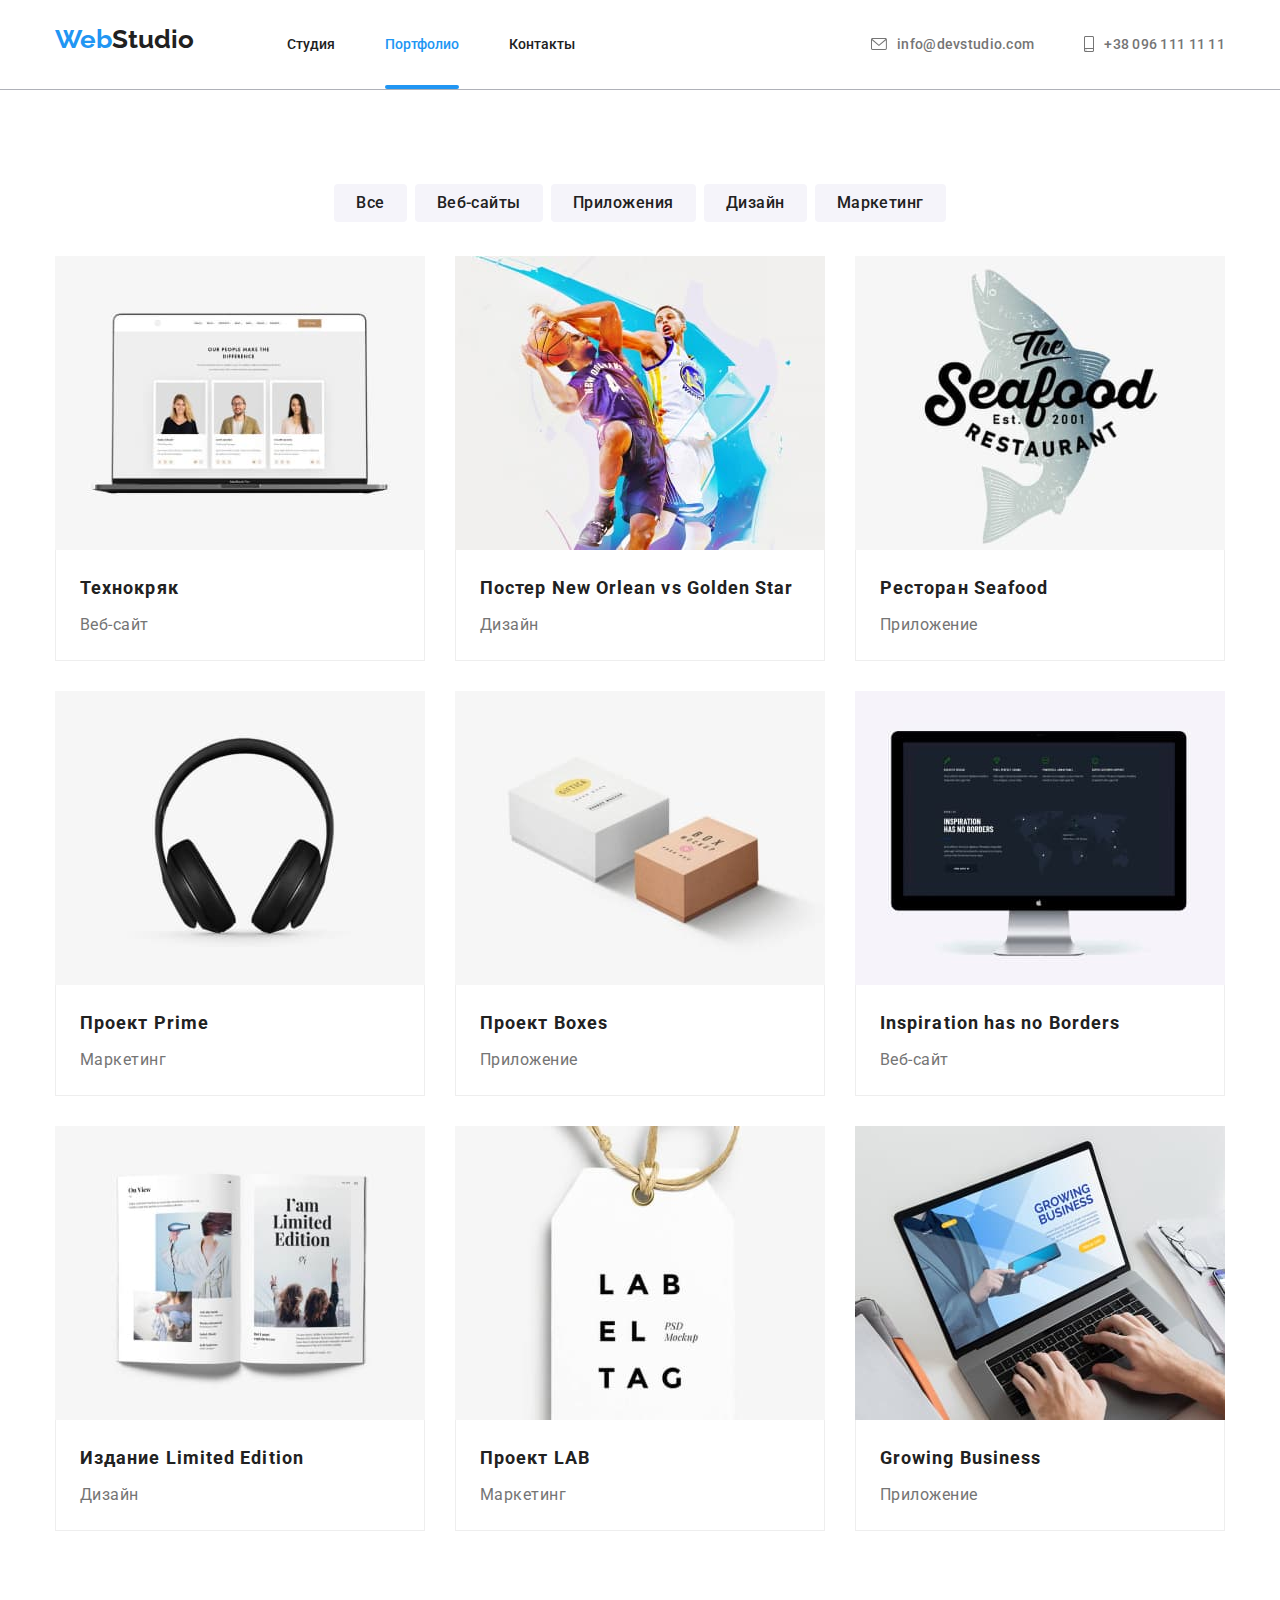
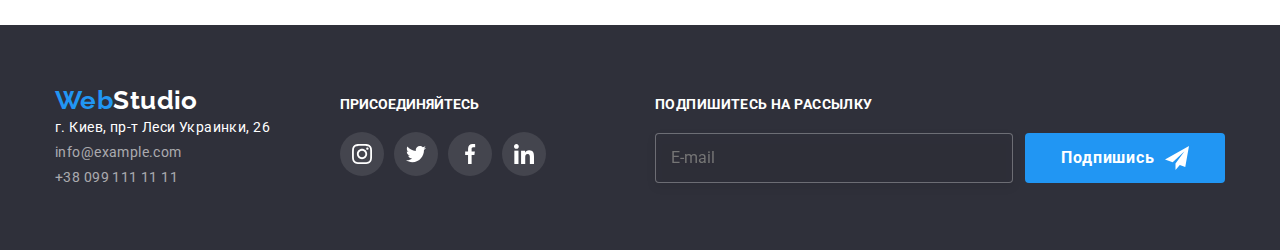
==== portfolio.html @ a904ee30 "вывы" ====
<!DOCTYPE html>
<html lang="ru">
<head>
	<meta charset="UTF-8">
	<meta http-equiv="X-UA-Compatible" content="IE=edge">
	<meta name="viewport" content="width=device-width, initial-scale=1.0">
	<link rel="preconnect" href="https://fonts.gstatic.com">
	<link href="https://fonts.googleapis.com/css2?family=Raleway:wght@700&family=Roboto:wght@400;500;700;900&display=swap"
		rel="stylesheet">
	<link rel="stylesheet" href="https://cdnjs.cloudflare.com/ajax/libs/modern-normalize/1.0.0/modern-normalize.min.css">
	<link rel="stylesheet" href="./css/styles.css">
	<link rel="stylesheet" href="./css/main.min.css">
	<title>WebStudio</title>
</head>
<body>
	
	<!--Header-->
  <header class="header">
		<div class="container head-container">
		<nav class="navigation">	
			<a href="./index.html" class="navigation__logo"> <span class="navigation__web">Web</span>Studio</a>
			<ul class="nav-list">
				<li class="nav-list__link"><a class="nav-list__studio" href="./index.html">Студия</a></li>
				<li class="nav-list__link"><a class="nav-list__portfolio current" href="./portfolio.html">Портфолио</a></li>
				<li class="nav-list__link"><a class="nav-list__contact" href="#">Контакты</a></li>
			</ul>
		</nav>
			<ul class="contact-list">
				<li class="contact-item">
					<a class="contact-item__mail" href="mailto:info@devstudio.com">
						<svg class="contact-item__icon" width="16px" height="12px">
							<use href="./images/icons/sprite.svg#icon-mail"></use>
						</svg>
					info@devstudio.com</a></li>
					
				<li class="contact-item"><a class="contact-item__tel" href="tel:+380961111111" >
						<svg class="contact-item__icon" width="10px" height="40px">
							<use href="./images/icons/sprite.svg#icon-smartphone"></use>
						</svg>
					+38 096 111 11 11</a></li>
			</ul>	
		</div>
	</header>

		</div>	
	</header>
	
	<main>	
		<section class="section-portfolio">
			<div class="container">
				<h1 class="titleNone">Кнопки навигация</h1>
					<ul class="portfolio-filter">
						<li class="portfolio-filter__item ">
							<button class="portfolio-filter__button" type="button">Все</button>
						</li>
						<li class="portfolio-filter__item">
							<button class="portfolio-filter__button" type="button">Веб-сайты</button>
						</li>
						<li class="portfolio-filter__item">
							<button class="portfolio-filter__button" type="button">Приложения</button>
						</li>
						<li class="portfolio-filter__item">
							<button class="portfolio-filter__button" type="button">Дизайн</button>
						</li>
						<li class="portfolio-filter__item">
							<button class="portfolio-filter__button" type="button">Маркетинг</button>
						</li>
					</ul>
				<h2 class="titleNone">Карточки портфолио</h2>
						<ul class="portfolio-cards">
	
							<li class="portfolio-cards__list">
								<a class="portfolio-cards__link" href="#">
									<div class="portfolio-cards__thumb">
										<img class="portfolio-cards__img" src="./images/three-peoples.jpg" alt="Ноутбук">
										<div class="portfolio-overlay">
											<p class="portfolio-overlay__text">Технокряк это современная площадка распространения коронавируса. Компании используют эту платформу для цифрового
											шпионажа и атак на защищённые сервера конкурентов.</p>
										</div>
									</div>	
									<div class="portfolio-name">
										<h3 class="portfolio-name__title">Технокряк</h3>
										<p class="portfolio-name__text">Веб-сайт</p>
									</div>		
								</a>
							</li>

							<li class="portfolio-cards__list">
								<a class="portfolio-cards__link" href="#">
									<div class="portfolio-cards__thumb">
										<img class="portfolio-cards__img" src="./images/slamdank-basket.jpg" alt="Баскетбол" width="370">
										<div class="portfolio-overlay">
											<p class="portfolio-overlay__text">Технокряк это современная площадка распространения коронавируса. Компании используют эту
												платформу для цифрового
												шпионажа и атак на защищённые сервера конкурентов.</p>
										</div>
									</div>	
									<div class="portfolio-name">
										<h3 class="portfolio-name__title">Постер New Orlean vs Golden Star</h3>
										<p class="portfolio-name__text">Дизайн</p>
									</div>
								</a>
							</li>

							<li class="portfolio-cards__list">
								<a class="portfolio-cards__link" href="#">
									<div class="portfolio-cards__thumb">
										<img class="portfolio-cards__img" src="./images/seafood-restaurant.jpg" alt="Приложение" width="370">
										<div class="portfolio-overlay">
											<p class="portfolio-overlay__text">Технокряк это современная площадка распространения коронавируса. Компании используют эту
												платформу для цифрового
												шпионажа и атак на защищённые сервера конкурентов.</p>
										</div>
									</div>	
									<div class="portfolio-name">
										<h3 class="portfolio-name__title">Ресторан Seafood</h3>
										<p class="portfolio-name__text">Приложение</p>
									</div>
								</a>	
							</li>

							<li class="portfolio-cards__list">
								<a class="portfolio-cards__link" href="#">
									<div class="portfolio-cards__thumb">
											<img class="portfolio-cards__img" src="./images/earphones.jpg" alt="Наушники" width="370">
											<div class="portfolio-overlay">
												<p class="portfolio-overlay__text">Технокряк это современная площадка распространения коронавируса. Компании используют эту
													платформу для цифрового
													шпионажа и атак на защищённые сервера конкурентов.</p>
											</div>
									</div>
									<div class="portfolio-name">
										<h3 class="portfolio-name__title">Проект Prime</h3>
										<p class="portfolio-name__text">Маркетинг</p>
									</div>
								</a>	
							</li>

							<li class="portfolio-cards__list">
								<a class="portfolio-cards__link" href="#">
									<div class="portfolio-cards__thumb">
											<img class="portfolio-cards__img" src="./images/two-boxes.jpg" alt="Коробка" width="370">
											<div class="portfolio-overlay">
												<p class="portfolio-overlay__text">Технокряк это современная площадка распространения коронавируса. Компании используют эту
													платформу для цифрового
													шпионажа и атак на защищённые сервера конкурентов.</p>
											</div>
									</div>	
									<div class="portfolio-name">
										<h3 class="portfolio-name__title">Проект Boxes</h3>
										<p class="portfolio-name__text">Приложение</p>
									</div>
								</a>	
							</li>

							<li class="portfolio-cards__list">
								<a class="portfolio-cards__link" href="#">
									<div class="portfolio-cards__thumb">
										<img class="portfolio-cards__img" src="./images/computer.jpg" alt="Экран" width="370">
										<div class="portfolio-overlay">
											<p class="portfolio-overlay__text">Технокряк это современная площадка распространения коронавируса. Компании используют эту
												платформу для цифрового
												шпионажа и атак на защищённые сервера конкурентов.</p>
										</div>
									</div>	
									<div class="portfolio-name">
										<h3 class="portfolio-name__title">Inspiration has no Borders</h3>
										<p class="portfolio-name__text">Веб-сайт</p>
									</div>
								</a>		
							</li>

							<li class="portfolio-cards__list">
								<a class="portfolio-cards__link" href="#">
									<div class="portfolio-cards__thumb">
										<img class="portfolio-cards__img" src="./images/book.jpg" alt="Книга" width="370">
										<div class="portfolio-overlay">
											<p class="portfolio-overlay__text">Технокряк это современная площадка распространения коронавируса. Компании используют эту
												платформу для цифрового
												шпионажа и атак на защищённые сервера конкурентов.</p>
										</div>
									</div>	
										<div class="portfolio-name">
											<h3 class="portfolio-name__title">Издание Limited Edition</h3>
											<p class="portfolio-name__text">Дизайн</p>
										</div>
								</a>		
							</li>

							<li class="portfolio-cards__list">
								<a class="portfolio-cards__link" href="#">
									<div class="portfolio-cards__thumb">
										<img class="portfolio-cards__img" src="./images/labeltag.jpg" alt="Label" width="370">
										<div class="portfolio-overlay">
											<p class="portfolio-overlay__text">Технокряк это современная площадка распространения коронавируса. Компании используют эту
												платформу для цифрового
												шпионажа и атак на защищённые сервера конкурентов.</p>
										</div>
									</div>	
									<div class="portfolio-name">
										<h3 class="portfolio-name__title">Проект LAB</h3>
										<p class="portfolio-name__text">Маркетинг</p>
									</div>
								</a>	
							</li>

							<li class="portfolio-cards__list">
								<a class="portfolio-cards__link" href="#">
									<div class="portfolio-cards__thumb">
										<img class="portfolio-cards__img" src="./images/computer-business.jpg" alt="Работа" width="370">
										<div class="portfolio-overlay">
											<p class="portfolio-overlay__text">Технокряк это современная площадка распространения коронавируса. Компании используют эту
												платформу для цифрового
												шпионажа и атак на защищённые сервера конкурентов.</p>
										</div>
									</div>	
									<div class="portfolio-name">
										<h3 class="portfolio-name__title">Growing Business</h3>
										<p class="portfolio-name__text">Приложение</p>
									</div>
								</a>	
							</li>
						</ul>
				</div>
		</section>
	</main>

	<footer class="footer">
		<div class="container footer-container">
			  <div class="footer-section">
					  <a href="./index.html" class="footer-section__logo"> <span class="footer-section__web">Web</span><span class="footer-address__white">Studio</span></a>
				  <address class="footer-address">
					  <p class="footer-address__name">г. Киев, пр-т Леси Украинки, 26</p>
					  <ul class="footer-address__list">
						  <li><a class="footer-address__link" href="mailto:info@example.com">info@example.com</a></li>
						  <li><a class="footer-address__link" href="tel:+380991111111">+38 099 111 11 11</a></li>
					  </ul>
				 </address>
			  </div>	
	   
			  <div class="footer-icon">
				  <p class="footer-icon__title">присоединяйтесь</p>
				  <ul class="footer-icon__list">
					  <li class="footer-icon__item">
						  <a class="footer-icon__link" href="">
							  <svg class="footer-icon__svg">
								  <use href="./images/icons/sprite.svg#icon-instagram"></use>
							  </svg>
						  </a>
					  </li>
					  <li class="footer-icon__item">
						  <a class="footer-icon__link" href="">
							  <svg class="footer-icon__svg">
								  <use href="./images/icons/sprite.svg#icon-twitter"></use>
							  </svg>
						  </a>
					  </li>
					  <li class="footer-icon__item">
						  <a class="footer-icon__link" href="">
							  <svg class="footer-icon__svg">
								  <use href="./images/icons/sprite.svg#icon-facebook"></use>
							  </svg>
						  </a>
					  </li>
					  <li class="footer-icon__item">
						  <a class="footer-icon__link" href="">
							  <svg class="footer-icon__svg">
								  <use href="./images/icons/sprite.svg#icon-linkedin"></use>
							  </svg>
						  </a>
					  </li>
				  </ul>
			  </div>
			  <form action="#" class="footer-form">
				  <p class="footer-form__title">Подпишитесь на рассылку</p>
				  <div class="footer-form__list">
					  <input class="footer-form__mail" type="email" name="email" placeholder="E-mail" required>
					  <button type="submit" class="footer-form__button">Подпишись
						  <svg class="footer-form__svg" width="24" height="24" viewBox="0 0 24 24" fill="none" xmlns="http://www.w3.org/2000/svg">
							  <path d="M24 0L0 13.5L7.66994 16.3407L19.5 5.25002L10.5017 17.3896L10.509 17.3923L10.5 17.3896V24.0001L14.8013 18.982L20.2501 21.0001L24 0Z" fill="white"/>
							  </svg>
					  </button>
				  </div>
			  </form>
		  </div>
  </footer>


</body>
</html>
---- css/styles.css ----
/* :root {
  --main-tittle-text-color: #ffffff;
  --text-all: #757575;
  --tittle-text--color: #212121;
  --buttons-active-color: #2196f3;
  --button-bakground: #f5f4fa;
  --footer-main-sections-bacground: #2f303a;
  --border-conteiners: #EEEEEE; 
  --icons-color: #AFB1B8;
  --background-footer-icons: rgba(255, 255, 255, 0.1);
  --timing:(0.4, 0, 0.2, 1);
}


.nav-list{
  display: flex;
  margin-left: 93px;
}
.nav-list .nav-list__item:not(:last-child){
  margin-right: 50px;
}
.header-nav-s-list{
  display: flex;
  align-items: center;
}
.nav-list .nav-item{
  display: block;
  padding-top: 32px;
  padding-bottom: 32px;
}
.header-links{
  display: inline-block;
  display: flex;
  margin-left: auto;
}
.header-links .nav-item + .nav-item{
  margin-left: 50px;
}
.head-main{
  border-bottom: 1px solid var(--border-conteiners);
}
.nav-item a{
  fill: var(--icons-color);
  display: flex;
  align-items: center;
}

.icons-head{
  width: 1rem;
  height: 1rem;
  margin-right: 10px;
  fill: currentColor;
}
.mail:active,
.mail:hover{
  fill: var(--buttons-active-color);
}
.underline{
  transition: color 250ms var(--buttons-active-color);
}

.active{
  position: relative;
}
.active::after{
  display: block;
  content: "";
  position: absolute;
  width: 100%;
  height: 4px;
  background: #2196F3;
  border-radius: 2px;
  bottom: -32px; 
}







.main-section-head {
  background: var(--footer-main-sections-bacground);
  padding-top: 200px;
  padding-bottom: 200px;
  text-align: center;
}
.main-section-tittle-text {
  color: var(--main-tittle-text-color);
  font-size: 44px;
  line-height: 1.3;
  text-align: center;
  letter-spacing: 0.06em;
  text-transform: uppercase;
  margin-bottom: 30px;
}
.overlay{
  max-width: 1600px;
  height: 600px;
  margin-left: auto;
  margin-right: auto;
  outline: 1px solid black;
  background-image: linear-gradient(
    rgba(47, 48, 58, 0.4),
    rgba(47, 48, 58, 0.4)
    ),
  url("../images/main-pic.jpg");
  background-repeat: no-repeat;
  background-position: center;
  background-size: cover;
}




.studio-button {
  display: block;
  margin: auto;
  background: var(--buttons-active-color);
  color: var(--main-tittle-text-color);
  width: 200px;
  height: 50px; 
  border-radius: 4px;
  font-size: 16px;
  font-weight: 700;
  cursor: pointer;
  border: none;
  transition: background-color 250ms cubic-bezier(0.4, 0, 0.2, 1) ;
}

.studio-button:hover{
  background: #188CE8;
}


.what-we-do-text-section{
  display: flex;
  justify-content: center;
}
.what-we-do-text-section .first-section-content:not(:last-child){
  margin-right: 30px;
}
.first-section-content h3{
  margin-bottom: 10px;
}
.first-section-title {
  color: var(--tittle-text--color);
  font-size: 36px;
  line-height: 1.1;
  text-align: center;
  letter-spacing: 0.03em;
  margin-bottom: 50px;
}
.icon-first{
  width: 70px;
  height: 70px;
}
.first-section-description{
  display: flex;
  width: 270px;
  height: 120px;
  justify-content: center;
  align-items: center;
  background-color: var(--button-bakground);
  border-radius: 4px;
  margin-bottom: 30px;
}





.thrd-section{
  padding-top: 0;
}
.what-we-do-section-images{
  display: flex;
  justify-content: space-between;
}

.first-text-section-studio-title {
  color: var(--tittle-text--color);
  font-weight: bold;
  font-size: 14px;
  line-height: 1.1;
  letter-spacing: 0.03em;
  text-transform: uppercase;
}
.first-text-section-studio-text {
  color: var(--text-all);
  font-size: 14px;
  line-height: 1.7;
  letter-spacing: 0.03em;
}
.what-we-do-block{
  position: relative;
  display: flex;
}
.what-we-do-text{
  font-family: Roboto;
  font-style: normal;
  font-weight: bold;
  font-size: 14px;
  line-height: 16px;
  text-align: center;
  letter-spacing: 0.03em;
  text-transform: uppercase;
  position: absolute;
  display: flex;
  background: rgba(47, 48, 58, 0.8);
  color: var(--main-tittle-text-color);
  width: 370px;
  height: 70px;
  bottom: 0;
  justify-content: center;
  align-items: center;
}






.tittle-second-section{
  justify-content: center;
  padding-bottom: 50px;
}
.our-team-section-members{
  display: flex;
  justify-content: space-between;
}

.our-team-section-members h3{
  text-align: center;
  padding-top: 30px;
  margin-bottom: 10px;
}
.our-team-section-members p{
  text-align: center;
  margin-bottom: 16px;
}
.members {
 box-shadow: 0px 1px 3px rgba(0, 0, 0, 0.12), 0px 1px 1px rgba(0, 0, 0, 0.14), 0px 2px 1px rgba(0, 0, 0, 0.2);
 border-radius: 0px 0px 4px 4px;
 padding-bottom: 30px;
 background: var(--main-tittle-text-color);
}





.icons-list{
  display: flex;
  align-items: center;
  justify-content: center;
}
.icons-list li:not(:first-child){
  margin-left: 10px;
}

.icons-list-social-link{
  display: flex;
  width: 44px;
  height: 44px;
  justify-content: center;
  align-items: center;
  border-radius: 50%;
  color: var(--icons-color)
}
.icon-social{
  width: 20px;
  height: 20px;
}

.icons-list-social-link:hover,
.icons-list-social-link:active {
 fill: var(--main-tittle-text-color);
 background: var(--buttons-active-color);
 border-radius: 50%;
}
.icons-list-social-link{
  fill: var(--icons-color);
}





.tittle-second-section {
  color: var(--tittle-text--color);
  font-size: 36px;
  line-height: 1.1;
  letter-spacing: 0.03em;
  text-align: center;
}

.second-section-title {
  color: var(--tittle-text--color);
  font-size: 16px;
  line-height: 1.1;
  letter-spacing: 0.03em;
}
.second-section-text {
  color: var(--text-all);
  font-size: 16px;
  line-height: 1.1;
  letter-spacing: 0.03em;
}






.portfolio-section-imgs{
  display: flex;
  flex-wrap: wrap;
  margin-right: -30px;
  margin-bottom: -30px;
}
.portfolio-conteiner-imgs{
  width: calc( ( 100% - 90px ) / 3 );
  margin-right: 30px;
  margin-bottom: 30px;
  border: 1px solid var(--border-conteiners);
}
.portfolio-conteiner-imgs:nth-child(3n){
  margin-right: 0;
}
.portfolio-conteiner-imgs:nth-last-child(-n+3){
  margin-bottom: 0;
}
.our-section{
  background: var(--button-bakground) ;
}





.portfolio-images-tittle {
  color: var(--tittle-text--color);
  font-size: 18px;
  line-height: 2;
  letter-spacing: 0.06em;
}
.portfolio-imgs-borders{
  padding: 20px 24px;
}
.portfolio-images-text {
  color: var(--text-all);
  font-size: 16px;
  line-height: 1.9;
  letter-spacing: 0.03em;
}





.portfolio-buttons{
  display: flex;
  justify-content:center;
  border: none;
  margin-bottom: 34px;
  border-radius: 4px;
}

.buttons-item:not(:first-child){
  padding-left: 8px;
}





.thumb{
  overflow: hidden;
  position: relative;
}
.portfolio-overlay{
  position: absolute;
  top: 0;
  left: 0;
  width: 100%;
  height: 100%;
  background-color: rgba(33, 150, 243, 0.9);
  opacity: 0;
  transform: translateY(100%);
  transition: transform 250ms cubic-bezier(0.4, 0, 0.2, 1);
  overflow: auto;
}

.portfolio-overlay-text{
  position: absolute;
  transform: translate(-50%, -50%);
  top: 50%;
  left: 50%;
  display: flex;
  width: 100%;
  height: 100%;
  align-items: center;
  padding-left: 24px;
  padding-right: 24px;
  color: var(--main-tittle-text-color);
  font-size: 18px;
  line-height: 1.56;
}

.portfolio-items:hover, 
.portfolio-items:focus {
  display: block;
  background: var(--main-tittle-text-color);
  box-sizing: border-box;
  box-shadow: 0px 1px 1px rgb(0 0 0 / 12%), 0px 4px 4px rgb(0 0 0 / 6%), 1px 4px 6px rgb(0 0 0 / 16%);
}
.portfolio-conteiner-imgs:hover .portfolio-overlay {
  opacity: 1;
  transform: translate(0);
}




.buttons {
  font-weight: 500;
  font-family: "Roboto";
  font-size: 16px;
  line-height: 1.6;
  border-radius: 4px;
  background: var(--button-bakground);
  color: var(--tittle-text--color);
  border: none;
  display: inline-block;
  padding: 6px 22px;
  transition: bacground-color 250ms cubic-bezier(0.4, 0, 0.2, 1), color 250ms cubic-bezier(0.4, 0, 0.2, 1), box-shadow 250ms cubic-bezier(0.4, 0, 0.2, 1);
  
}
.buttons:hover {
  background: var(--buttons-active-color);
  color: var(--main-tittle-text-color);
  box-shadow: 0px 4px 4px rgba(0, 0, 0, 0.15);
}
.buttons:focus {
  background: var(--buttons-active-color);
  color: var(--main-tittle-text-color);
}
.buttons:active {
  background: var(--buttons-active-color);
  color: var(--main-tittle-text-color);
}
.buttons {
  cursor: pointer;
}



.clients-title{
  color: var(--tittle-text--color);
  font-family: Roboto;
  font-style: normal;
  font-weight: bold;
  font-size: 36px;
  line-height: 42px;
  text-align: center;
  padding-top: 8px;
  padding-bottom: 50px;
}
.clients-list{
  display: flex;
}
.clients-list-item:not(:last-child){
  margin-right: 30px;
}
.clients-list-item svg{
  margin: 16px 32px;
  width: 106px;
  height: 60px;
  fill: var(--icons-color);
  background-color: var(--main-tittle-text-color);
}
.client-list-link{
  border: 1px solid var(--icons-color);
  display: flex;
  width: 170px;
  height: 92px;
  border-radius: 3px;
}
.client-list-link:active,
.client-list-link:hover{
  border-color: var(--buttons-active-color); 
}
.client-list-link:active .icon-client,
.client-list-link:hover .icon-client{
  fill: var(--buttons-active-color);
}



.footer-content{
  padding-top: 60px;
  padding-bottom: 60px;
  display: flex;
  align-items: baseline;
}
.footer-links li:not(:last-child){
  margin-bottom: 9px;
}

.footer-section {
  background: var(--footer-main-sections-bacground);
}

.adress-in-foot {
  font-style: normal;
}
.adress-in-foot {
  color: var(--main-tittle-text-color);
}

.footer-social{
  margin-left: 70px;
}
.footer-social p{
  font-weight: bold;
  font-size: 14px;
  line-height: inherit;
  letter-spacing: inherit;
  text-transform: uppercase;
  color: var(--main-tittle-text-color);
  margin-bottom: 20px;
}
.icons-footer{
  width: 206px;
  display: flex;
  align-items: center;
}
.icons-list-footer:not(:last-child) {
  margin-right: 10px;
}
.icons-footer-link{
    display: flex;
    background-color: var(--background-footer-icons);
    width: 44px;
    height: 44px;
    border-radius: 50%;
    justify-content: center;
    align-items: center;
}
.icon-footer{
    width: 20px;
    height: 20px;
    fill: var(--main-tittle-text-color);
}
.icons-footer-link:hover, 
.icons-footer-link:focus {
  fill: var(--main-tittle-text-color);
  background: var(--buttons-active-color);
  border-radius: 50%;
}

.footer-connection{
  margin-left: 93px;
  margin-top: 12px;
  font-weight: 700;
  font-size: 14px;
  line-height: 1.14;
  letter-spacing: 0.03em;
  text-transform: uppercase;
  color: var(--main-tittle-text-color);
}
.footer-connection-flex{
  display: flex;
  width: 570px;
  height: 86px;
}
.footer-button{
  background: var(--buttons-active-color);
  position: relative;
  margin-top: 20px;
  width: 200px;
  height: 50px;
  padding-right: 62px;
  padding-left: 29px;
  border: 0px solid transparent;
  box-shadow: 0px 4px 4px rgb(0 0 0 / 15%);
  border-radius: 4px;
  color: var(--main-tittle-text-color);
  font-weight: 700;
  font-size: 16px;
  line-height: 1.87;
  letter-spacing: 0.06em;
  cursor: pointer;
  transition: background-color 250ms cubic-bezier(0.4, 0, 0.2, 1);
}

.footer-button:hover{
  background: #188CE8;
}

.footer-button::after{
  background-image: url(../images/icons/telega.svg);
  width: 24px;
  height: 24px;
  position: absolute;
  content: '';
  top: 13px;
  right: 28px;
  fill: var(--main-tittle-text-color);
}
.footer-connection-mail::placeholder{
  padding-left: 16px;
}
.footer-connection-mail{
  width: 358px;
  height: 50px;
  background-color: var(--footer-main-sections-bacground);
  margin-top: 20px;
  margin-right: 12px;
  color: rgba(255, 255, 255, 0.3);
  border: 1px solid rgba(255, 255, 255, 0.3);
  box-sizing: border-box;
  border-radius: 4px;
  outline: none;
}




.link {
  color: var(--tittle-text--color);
  font-weight: 500;
}

.link:hover {
    color: var(--buttons-active-color);
  }
.link:active{
    color: var(--buttons-active-color);
  }
.link:focus {
  color: var(--buttons-active-color);
}

.link-adress {
  color: var(--text-all);
  font-weight: 500;
}
.link-adress:hover{
    color: var(--buttons-active-color);
  } 
.link-adress:active{
    color: var(--buttons-active-color);
  } 
.link-adress:focus {
  color: var(--buttons-active-color);
}
.link.active{
    color: var(--buttons-active-color);
}





.logo {
  font-family: "Raleway";
  color: var(--tittle-text--color);
  font-size: 26px;
  line-height: 31px;
  letter-spacing: 0.03em;
}
.link-logo {
  color: var(--buttons-active-color);
}
.foot {
  color: var(--main-tittle-text-color);
  margin-bottom: 20px;
  display: inline-block;
}




.backdrop.is-hidden{
  opacity: 0;
  pointer-events: none;
  visibility: hidden;
}
.backdrop{
  position: fixed;
  top: 0;
  left: 0;
  height: 100%;
  width: 100%;
  opacity: 1;
  background-color: rgba(0, 0, 0, 0.2);
  transition: opacity 250ms cubic-bezier(0.4,0,0.2,1), visibility 250ms cubic-bezier(0.4,0,0.2,1);
}

.modal {
  position: absolute;
  width: 528px;
  height: 581px;
  transform: translate(-50%, -50%);
  top: 50%;
  left: 50%;
  padding: 40px;
  background: var(--main-tittle-text-color);
  box-shadow: 0px 1px 3px rgba(0, 0, 0, 0.12), 0px 1px 1px rgba(0, 0, 0, 0.14), 0px 2px 1px rgba(0, 0, 0, 0.2);
  border-radius: 4px;
  transform: scale(1) translate(-50%, -50%);
  transition: transform 250ms cubic-bezier(0.4,0,0.2,1), visibility 250ms cubic-bezier(0.4,0,0.2,1);
}
.modal-button{
  position: absolute;
  display: flex;
  justify-content: center;
  width: 30px;
  height: 30px;
  align-items: center;
  border-radius: 50%;
  margin-left: auto;
  border: 1px solid rgba(0, 0, 0, 0.1);
  cursor: pointer;
  right: 8px;
  top: 8px;
  background-color: var(--main-tittle-text-color);
}
.modal-button:hover{
  fill: rgba(33, 150, 243, 1);
}
.backdrop.is-hidden .modal{
  transform: translate(-50%, -50%) scale(0.8);
}



.form{
 width: 100%;
}
.modal-form{
  display: flex;
  flex-direction: column;
  margin-bottom: 10px;
}
.modal-form label{
  margin-bottom: 4px;
}
.feedback-label{
  margin-bottom: 20px;
}
.modal-form textarea{
  border: 1px solid rgba(33, 33, 33, 0.2);
  border-radius: 4px;
  resize: none;
  width: 100%;
  height: 120px;
  padding: 12px 16px;
}


.modal-button-second{
  text-align: center;
}
.modal-form textarea::placeholder{
  color: rgba(117, 117, 117, 0.5);
  font-family: Roboto;
  font-weight: normal;
  font-size: 12px;
  line-height: 14px;
  letter-spacing: 0.01em;
}
.modal-wrapper-text{
  font-family: Roboto;
  font-weight: bold;
  font-size: 20px;
  line-height: 23px;
  text-align: center;
  letter-spacing: 0.03em;
  color: var(--tittle-text--color);
  margin-bottom: 12px;
}
.form-label{
  display: block;
  font-family: Roboto;
  font-weight: normal;
  font-size: 12px;
  line-height: 14px;
  letter-spacing: 0.01em;
  color: var(--text-all);
}
.form-input{
  width: 100%;
  height: 40px;
  border-radius: 4px;
  border: 1px solid rgba(33, 33, 33, 0.2);
  cursor: pointer;
  padding-left: 42px;  
  transition: border 250ms cubic-bezier(0.4, 0, 0.2, 1);

}
.form-label-svg{
  position: relative;
  display: block;
}

.form-input:focus{
  outline: 1px solid var(--buttons-active-color) ;
}
.modal-form-feedback:focus{
  outline: 2px solid var(--buttons-active-color);
}
.modal-svg{
  position: absolute;
  display: flex;
  justify-content: center;
  align-items: center;
  top: 50%;
  left: 12px;
  transform: translateY(-50%);
  transition: fill 250ms cubic-bezier(0.4, 0, 0.2, 1);
}
.form-input:focus + .modal-svg{
  fill: var(--buttons-active-color);
}
.modal-button-send{
  width: 200px;
  height: 50px;
  background: var(--buttons-active-color);
}
.modal-button-text{
  font-family: Roboto;
  font-weight: bold;
  font-size: 16px;
  line-height: 30px;
  align-items: center;
  text-align: center;
  letter-spacing: 0.06em;
  color: var(--main-tittle-text-color);
}
.modal-link{
  text-decoration: underline;
  color: var(--buttons-active-color);
  transition: color 250ms cubic-bezier(0.4, 0, 0.2, 1);
}

.checkbox-label{
  display: flex;
  justify-content: center;
  align-items: center;
  cursor: pointer;
  margin-bottom: 30px;
}
.checkbox-text{
  display: inline-block;
  padding-left: 7px;
  font-size: 14px;
  line-height: 1.71;
  letter-spacing: 0.03em;
}
.visibility-one{
  position: absolute;
  width: 1px;
  height: 1px;
  margin: -1px;
  padding: 0;
  overflow: hidden;
  border: 0;
  clip: rect(0 0 0 0);
}
.checkbox:checked + .checkbox-icon{
  border-color: transparent;
  background-color: var(--buttons-active-color);
  background-image: url(/images/icons/nike.svg);
  background-size: contain;
  background-origin: border-box;
}
.checkbox-icon{
  display: inline-block;
  width: 16px;
  height: 15px;
  background-color: var(--main-tittle-text-color);
  border-radius: 4px;
  border: 2px solid rgba(0, 0, 0, 1);
  transition-property: background-color, border;
  transition-duration: 250ms;
  transition-timing-function: cubic-bezier(0.4, 0, 0.2, 1);
  background-repeat: no-repeat;
  
} 
*/
---- css/main.min.css ----
:root{--color-grey: rgba(117, 117, 117, 1);--black-color: rgba(33, 33, 33, 1);--blue-color: rgba(33, 150, 243, 1);--color-white: rgb(255, 255, 255, 1);--background-section: rgb(47, 48, 58);--background-ourTeam: rgb(245, 244, 250, 1);--background-color-button: rgb(33, 150, 243);--footer-contact-color: rgba(255, 255, 255, 0.6);--background-color-filter: rgba(245, 244, 250, 1);--background-color-header: rgba(255, 255, 255, 1);--card-set-gap: 30px;--background-Hero: rgba(47, 48, 58, 0.4);--background-footer-icons: rgba(255, 255, 255, 0.1);--color-icons: rgb(175, 177, 184, 1);--cubic-bezier: cubic-bezier(0.4, 0, 0.2, 1)}*{text-decoration:none;list-style-type:none;-webkit-box-sizing:border-box;box-sizing:border-box;margin:0;padding:0}body{font-family:"Roboto", sans-serif;color:var(--black-color)}.titleNone{display:none}.container{width:1200px;margin-left:auto;margin-right:auto;padding:0 15px}.header{padding-top:24px;padding-bottom:25px;-webkit-box-align:center;-ms-flex-align:center;align-items:center;background:var(--background-color-header)}.head-container{display:-webkit-box;display:-ms-flexbox;display:flex}.header{border-bottom:1px solid var(--color-icons)}.section-effect{text-align:center;background:var(--background-section);padding-top:200px;padding-bottom:200px;max-width:1600px;height:600px;margin-right:auto;margin-left:auto;background-size:cover;background-position:center;background-repeat:no-repeat;background-image:-webkit-gradient(linear, left top, right top, from(var(--background-Hero)), to(var(--background-Hero))),url(../images/main-pic.jpg);background-image:linear-gradient(to right, var(--background-Hero), var(--background-Hero)),url(../images/main-pic.jpg)}.section-effect__title{color:var(--color-white);font-style:normal;font-weight:900;font-size:44px;line-height:1.363;margin-bottom:30px}.section-effect__button{display:inline-block;font-family:inherit;background-color:var(--background-color-button);color:var(--color-white);border:none;font-weight:bold;font-size:16px;line-height:1.875;-webkit-box-align:center;-ms-flex-align:center;align-items:center;cursor:pointer;padding:10px 32px;border-radius:4px}.section-effect__button:hover,.section-effect__button:focus{color:var(--color-white)}.section-description{padding-top:94px}.section-description__list{display:-webkit-box;display:-ms-flexbox;display:flex}.section-description__icon{display:-webkit-box;display:-ms-flexbox;display:flex;width:270px;height:120px;-webkit-box-pack:center;-ms-flex-pack:center;justify-content:center;-webkit-box-align:center;-ms-flex-align:center;align-items:center;background-color:var(--background-color-filter);border-radius:4px;margin-bottom:30px}.section-description__item{margin-right:30px}.section-description__title{font-weight:bold;font-size:14px;line-height:1.142;letter-spacing:0.03em;text-transform:uppercase;margin-bottom:10px}.section-description__text{-webkit-box-align:center;-ms-flex-align:center;align-items:center;font-weight:normal;font-size:14px;line-height:1.714;letter-spacing:0.03em;color:var(--color-grey)}.section-work{padding-top:94px;padding-bottom:94px}.section-work__list{display:-webkit-box;display:-ms-flexbox;display:flex;-webkit-box-pack:center;-ms-flex-pack:center;justify-content:center}.section-work__item:not(:last-child){display:-webkit-box;display:-ms-flexbox;display:flex;margin-right:30px}.section-work__title{font-weight:bold;font-size:36px;line-height:1.166;text-align:center;letter-spacing:0.03em;margin-bottom:50px}.section-work__write{position:relative;display:-webkit-box;display:-ms-flexbox;display:flex}.section-work__text{display:-webkit-box;display:-ms-flexbox;display:flex;-webkit-box-pack:center;-ms-flex-pack:center;justify-content:center;-webkit-box-align:center;-ms-flex-align:center;align-items:center;background:rgba(47,48,58,0.8);height:70px;width:370px;position:absolute;color:var(--color-white);bottom:0;width:370px}.section-team__list{display:-webkit-box;display:-ms-flexbox;display:flex}.section-team__item:not(:last-child){margin-right:30px}.section-team__item{background-color:var(--color-white);-webkit-box-shadow:0px 1px 3px rgba(0,0,0,0.12),0px 1px 1px rgba(0,0,0,0.14),0px 2px 1px rgba(0,0,0,0.2);box-shadow:0px 1px 3px rgba(0,0,0,0.12),0px 1px 1px rgba(0,0,0,0.14),0px 2px 1px rgba(0,0,0,0.2);border-radius:0px 0px 4px 4px}.section-team{padding-top:94px;padding-bottom:94px;background:var(--background-ourTeam)}.section-team__title{font-weight:bold;font-size:36px;line-height:1.166;text-align:center;letter-spacing:0.03em;margin-bottom:50px}.section-team__team{padding:30px 32px}.section-team__name{font-weight:500;font-size:16px;line-height:1.187;text-align:center;letter-spacing:0.03em;margin-bottom:10px}.section-team__work{font-weight:normal;font-size:16px;line-height:1.187;text-align:center;letter-spacing:0.03em;margin-bottom:16px}.regular-clients--text{font-weight:bold;font-size:36px;line-height:1.166;text-align:center;letter-spacing:0.03em;margin-bottom:50px}.regular-clients{padding-top:94px;padding-bottom:94px}.regular-clients__list{display:-webkit-box;display:-ms-flexbox;display:flex;-webkit-box-pack:center;-ms-flex-pack:center;justify-content:center;margin:0 auto;justify-content:center}.regular-clients__icon:not(:last-child){margin-right:30px}.regular-clients__link{border:1px solid #afb1b8;fill:var(--color-icons);display:-webkit-box;display:-ms-flexbox;display:flex;width:170px;height:92px;border-radius:4px;-webkit-box-pack:center;-ms-flex-pack:center;justify-content:center;-webkit-box-align:center;-ms-flex-align:center;align-items:center;-webkit-transition:fill 250ms var(--cubic-bezier),border 250ms var(--cubic-bezier);transition:fill 250ms var(--cubic-bezier),border 250ms var(--cubic-bezier)}.regular-clients__link:focus,.regular-clients__link:hover{fill:var(--blue-color);border-color:var(--blue-color)}.regular-clients__svg{display:-webkit-box;display:-ms-flexbox;display:flex;-webkit-box-align:center;-ms-flex-align:center;align-items:center;-webkit-box-pack:center;-ms-flex-pack:center;justify-content:center;width:106px;height:60px;background-color:var(--color-white)}.regular-clients__svg:focus,.regular-clients__svg:hover{fill:var(--blue-color);border-color:var(--blue-color)}.footer{padding-top:60px;padding-bottom:60px;background-color:var(--background-section)}.footer-address__white{color:var(--color-white)}.footer-section{text-align:left;font-style:normal;font-weight:normal;font-size:14px;line-height:1.714;letter-spacing:0.03em;color:var(--color-white)}.footer-container{display:-webkit-box;display:-ms-flexbox;display:flex;-webkit-box-align:baseline;-ms-flex-align:baseline;align-items:baseline}.section-portfolio{padding-top:94px;padding-bottom:94px}.portfolio-cards{cursor:pointer;display:-webkit-box;display:-ms-flexbox;display:flex;-ms-flex-wrap:wrap;flex-wrap:wrap;margin-left:calc(-1 * var(--card-set-gap));margin-top:calc(-1 * var(--card-set-gap))}.portfolio-cards>.portfolio-cards__list{-ms-flex-preferred-size:calc(100% / 3 - var(--card-set-gap));flex-basis:calc(100% / 3 - var(--card-set-gap));margin-top:var(--card-set-gap);margin-left:var(--card-set-gap);-webkit-transition:-webkit-box-shadow 250ms var(--cubic-bezier);transition:-webkit-box-shadow 250ms var(--cubic-bezier);transition:box-shadow 250ms var(--cubic-bezier);transition:box-shadow 250ms var(--cubic-bezier), -webkit-box-shadow 250ms var(--cubic-bezier)}.portfolio-cards__img{display:block}.portfolio-cards__link:hover,.portfolio-cards__link:focus{display:block;background:var(--color-white);-webkit-box-sizing:border-box;box-sizing:border-box;-webkit-box-shadow:0px 1px 1px rgba(0,0,0,0.12),0px 4px 4px rgba(0,0,0,0.06),1px 4px 6px rgba(0,0,0,0.16);box-shadow:0px 1px 1px rgba(0,0,0,0.12),0px 4px 4px rgba(0,0,0,0.06),1px 4px 6px rgba(0,0,0,0.16)}.portfolio-name__title{font-weight:bold;font-size:18px;line-height:2;letter-spacing:0.06em;margin-bottom:4px}.portfolio-name__text{font-weight:normal;font-size:16px;line-height:1.875;letter-spacing:0.03em;color:var(--color-grey)}.portfolio-name{border-left:1px solid #eee;border-right:1px solid #eee;border-bottom:1px solid #eee;padding:20px 24px}.portfolio-cards__thumb{overflow:hidden;position:relative}.portfolio-overlay{bottom:0;width:370px;height:294px;background:rgba(33,150,243,0.9);position:absolute;-webkit-transition:-webkit-transform 250ms var(--cubic-bezier);transition:-webkit-transform 250ms var(--cubic-bezier);transition:transform 250ms var(--cubic-bezier);transition:transform 250ms var(--cubic-bezier), -webkit-transform 250ms var(--cubic-bezier);-webkit-transform:translateY(100%);transform:translateY(100%)}.portfolio-cards__link{color:var(--black-color)}.portfolio-cards__link:hover .portfolio-overlay,.portfolio-cards__link:focus .portfolio-overlay{-webkit-transform:translate(0);transform:translate(0)}.portfolio-overlay__text{position:absolute;color:var(--color-white);background:rgba(33,150,243,0);top:0;padding:63px 24px;font-size:18px;line-height:28px;letter-spacing:0.03em;-webkit-transition:250ms;transition:250ms}.navigation__logo{display:block;color:var(--black-color);font-family:Raleway;font-weight:bold;font-size:26px;line-height:1.192}.navigation__web{color:var(--blue-color)}.footer-section__logo{display:block;color:var(--black-color);font-family:Raleway;font-weight:bold;font-size:26px;line-height:1.192}.navigation{display:-webkit-box;display:-ms-flexbox;display:flex}.navigation .nav-list__studio.current{color:var(--blue-color)}.nav-list{display:-webkit-box;display:-ms-flexbox;display:flex;-webkit-box-align:center;-ms-flex-align:center;align-items:center;margin-left:93px}.nav-list>.nav-list__link:not(:last-child){margin-right:50px}.nav-list__link{display:block}.nav-list__studio{position:relative;text-decoration:none;color:var(--black-color);font-weight:500;font-size:14px;line-height:1.142;-webkit-transition:color 250ms var(--cubic-bezier);transition:color 250ms var(--cubic-bezier)}.nav-list__studio.current::after{margin-top:32px;display:block;content:"";position:absolute;width:100%;height:4px;background:#2196f3;border-radius:2px}.nav-list__studio:hover,.nav-list__studio:focus{color:var(--blue-color)}.contact-list>.contact-item:not(:last-child){margin-right:50px}.nav-list__portfolio.current::after{margin-top:32px;display:block;content:"";position:absolute;width:100%;height:4px;background:#2196f3;border-radius:2px}.navigation .nav-list__portfolio.current{color:var(--blue-color)}.nav-list__portfolio{color:var(--black-color);font-weight:500;font-size:14px;line-height:1.142;position:relative;-webkit-transition:color 250ms var(--cubic-bezier);transition:color 250ms var(--cubic-bezier)}.nav-list__portfolio:hover,.nav-list__portfolio:focus{color:var(--blue-color)}.contact-list{display:-webkit-box;display:-ms-flexbox;display:flex;-webkit-box-align:center;-ms-flex-align:center;align-items:center;margin-left:auto}.nav-list__contact{color:var(--black-color);font-weight:500;font-size:14px;line-height:1.142}.contact-item__icon{fill:currentColor;margin-right:10px}.contact-item__mail{display:-webkit-box;display:-ms-flexbox;display:flex;-webkit-box-align:center;-ms-flex-align:center;align-items:center;color:var(--color-grey);font-weight:500;font-size:14px;line-height:1.142;letter-spacing:0.02em;-webkit-transition:color 250ms var(--cubic-bezier);transition:color 250ms var(--cubic-bezier)}.contact-item__mail:hover,.contact-item__mail:focus{color:var(--blue-color)}.contact-item__icon{fill:currentColor;margin-right:10px}.contact-item__tel{display:-webkit-box;display:-ms-flexbox;display:flex;-webkit-box-align:center;-ms-flex-align:center;align-items:center;color:var(--color-grey);font-weight:500;font-size:14px;line-height:1.142;letter-spacing:0.02em;-webkit-transition:color 250ms var(--cubic-bezier);transition:color 250ms var(--cubic-bezier)}.contact-item__tel:hover,.contact-item__tel:focus{color:var(--blue-color)}.footer-form{margin-left:auto}.footer-form__title{display:block;margin-bottom:20px;font-weight:bold;font-size:14px;line-height:1.14;letter-spacing:0.03em;text-transform:uppercase;color:var(--color-white)}.footer-form__list{display:-webkit-box;display:-ms-flexbox;display:flex}.footer-form__mail{width:358px;height:50px;padding:15px;margin-right:12px;border:1px solid rgba(255,255,255,0.3);-webkit-filter:drop-shadow(0px 4px 4px rgba(0,0,0,0.15));filter:drop-shadow(0px 4px 4px rgba(0,0,0,0.15));border-radius:4px;background-color:var(--background-Hero);color:var(--color-white)}.footer-form__button{display:-webkit-box;display:-ms-flexbox;display:flex;-webkit-box-pack:center;-ms-flex-pack:center;justify-content:center;-webkit-box-align:center;-ms-flex-align:center;align-items:center;width:200px;height:50px;font-weight:bold;font-size:16px;line-height:1.87;letter-spacing:0.06em;color:var(--color-white);background-color:var(--blue-color);-webkit-box-shadow:0px,4px,4px #000;box-shadow:0px,4px,4px #000;border-radius:4px;border:none;cursor:pointer}.footer-form__svg{margin-left:10px;fill:var(--color-white)}.portfolio-filter{margin-bottom:34px;display:-webkit-box;display:-ms-flexbox;display:flex;-webkit-box-pack:center;-ms-flex-pack:center;justify-content:center}.portfolio-filter__button{background:var(--background-color-filter);color:var(--black-color);font-family:inherit;font-weight:500;font-size:16px;line-height:1.625;text-align:center;letter-spacing:0.03em;border:none;border-radius:4px;cursor:pointer;padding:6px 22px;-webkit-transition:background 250ms var(--cubic-bezier),color 250ms var(--cubic-bezier),-webkit-box-shadow 250ms var(--cubic-bezier);transition:background 250ms var(--cubic-bezier),color 250ms var(--cubic-bezier),-webkit-box-shadow 250ms var(--cubic-bezier);transition:background 250ms var(--cubic-bezier),color 250ms var(--cubic-bezier),box-shadow 250ms var(--cubic-bezier);transition:background 250ms var(--cubic-bezier),color 250ms var(--cubic-bezier),box-shadow 250ms var(--cubic-bezier),-webkit-box-shadow 250ms var(--cubic-bezier)}.portfolio-filter__item:not(:last-child){margin-right:8px}.portfolio-filter__button:hover,.portfolio-filter__button:focus{background:var(--background-color-button);color:var(--color-white);-webkit-box-shadow:0px 1px 1px rgba(0,0,0,0.12),0px 4px 4px rgba(0,0,0,0.06),1px 4px 6px rgba(0,0,0,0.16);box-shadow:0px 1px 1px rgba(0,0,0,0.12),0px 4px 4px rgba(0,0,0,0.06),1px 4px 6px rgba(0,0,0,0.16)}.back-drop{position:fixed;top:0;left:0;width:100%;height:100%;background-color:rgba(0,0,0,0.2);opacity:1;-webkit-transition:opacity 250ms var(--cubic-bezier),visibility 250ms var(--cubic-bezier);transition:opacity 250ms var(--cubic-bezier),visibility 250ms var(--cubic-bezier)}.back-drop.is-hidden{opacity:0;pointer-events:none;visibility:hidden}.back-drop.is-hidden .modal-section{-webkit-transform:translate(-50%, -50%) scale(0.8);transform:translate(-50%, -50%) scale(0.8)}.modal-section{position:absolute;width:528px;top:50%;left:50%;padding:40px;background:var(--color-white);-webkit-transform:scale(1) translate(-50%, -50%);transform:scale(1) translate(-50%, -50%);-webkit-transition:visibility 250ms var(--cubic-bezier),-webkit-transform 250ms var(--cubic-bezier);transition:visibility 250ms var(--cubic-bezier),-webkit-transform 250ms var(--cubic-bezier);transition:transform 250ms var(--cubic-bezier),visibility 250ms var(--cubic-bezier);transition:transform 250ms var(--cubic-bezier),visibility 250ms var(--cubic-bezier),-webkit-transform 250ms var(--cubic-bezier)}.modal-section__close{display:-webkit-box;display:-ms-flexbox;display:flex;position:absolute;-webkit-box-pack:center;-ms-flex-pack:center;justify-content:center;top:8px;right:8px;width:30px;height:30px;-webkit-box-align:center;-ms-flex-align:center;align-items:center;border-radius:50%;margin-left:auto;background:var(--color-white);border:1px solid rgba(0,0,0,0.1);cursor:pointer;-webkit-transition:fill 250ms var(--cubic-bezier);transition:fill 250ms var(--cubic-bezier)}.modal-section__close:hover,.modal-section__close:focus{fill:var(--blue-color)}.modal-form{display:-webkit-box;display:-ms-flexbox;display:flex;-webkit-box-orient:vertical;-webkit-box-direction:normal;-ms-flex-direction:column;flex-direction:column;margin-left:auto;margin-right:auto}.modal-form__title{font-weight:bold;font-size:18px;line-height:1.15;text-align:center;letter-spacing:0.03em;color:#212121;margin-bottom:12px}.modal-form__name{font-size:12px;line-height:14px;letter-spacing:0.01em;color:var(--color-grey);display:inline-block;margin-bottom:10px}.formTextLabel{margin-bottom:25px}.modal-form__item{position:relative;display:block;margin-top:4px}.modal-form__input{height:40px;width:100%;padding-left:42px;border:1px solid rgba(33,33,33,0.2);border-radius:4px;-webkit-transition:border 250ms var(--cubic-bezier);transition:border 250ms var(--cubic-bezier)}.modal-form__input:focus,.modal-form__input:hover{border-color:var(--blue-color)}.modal-form__input:focus+.modal-form__svg,.modal-form__input:hover+.modal-form__svg{fill:var(--blue-color)}.modal-form__svg{fill:var(--black-color);margin-bottom:4px;top:50%;left:12px;-webkit-transform:translateY(-50%);transform:translateY(-50%);position:absolute;-webkit-transition:fill 250ms var(--cubic-bezier);transition:fill 250ms var(--cubic-bezier)}.modal-form__textarea{resize:none;width:100%;height:120px;padding:12px 16px;border:1px solid rgba(33,33,33,0.2);border-radius:4px;-webkit-transition:border 250ms var(--cubic-bezier);transition:border 250ms var(--cubic-bezier)}.modal-form__textarea::-webkit-input-placeholder{font-size:14px;line-height:16px;letter-spacing:0.01em;color:rgba(117,117,117,0.5)}.modal-form__textarea:-ms-input-placeholder{font-size:14px;line-height:16px;letter-spacing:0.01em;color:rgba(117,117,117,0.5)}.modal-form__textarea::-ms-input-placeholder{font-size:14px;line-height:16px;letter-spacing:0.01em;color:rgba(117,117,117,0.5)}.modal-form__textarea::placeholder{font-size:14px;line-height:16px;letter-spacing:0.01em;color:rgba(117,117,117,0.5)}.modal-form__textarea:focus,.modal-form__textarea:hover{border-color:var(--blue-color)}.modal-check__contract{color:var(--blue-color);border-bottom:1px solid var(--blue-color)}.modal-form__button{display:inline-block;font-family:inherit;background-color:var(--background-color-button);color:var(--color-white);border:none;font-weight:bold;font-size:16px;line-height:1.875;-webkit-box-align:center;-ms-flex-align:center;align-items:center;cursor:pointer;padding:10px 55px;border-radius:4px;margin:auto}.modal-check__box{-webkit-appearance:none;-moz-appearance:none;appearance:none;position:absolute}.modal-check{font-size:15px;color:var(--color-grey);margin-bottom:30px;display:-webkit-box;display:-ms-flexbox;display:flex;-webkit-box-pack:center;-ms-flex-pack:center;justify-content:center}.modal-check__svg{width:16px;height:15px;border:1px solid black;border-radius:4px;display:inline-block;cursor:pointer}.modal-check__box:focus ~ .modal-check__svg{border-color:var(--blue-color)}.modal-check__box:checked ~ .modal-check__svg{background-color:var(--blue-color);border-color:var(--blue-color);-webkit-box-align:center;-ms-flex-align:center;align-items:center;-webkit-box-pack:center;-ms-flex-pack:center;justify-content:center;background-image:url("../images/icons/nike.svg");background-size:contain;background-origin:border-box}.icon-list{display:-webkit-box;display:-ms-flexbox;display:flex;-webkit-box-align:center;-ms-flex-align:center;align-items:center}.icon-list__team:not(:last-child){margin-right:10px}.icon-list__link{fill:var(--color-icons);display:-webkit-box;display:-ms-flexbox;display:flex;-webkit-box-pack:center;-ms-flex-pack:center;justify-content:center;-webkit-box-align:center;-ms-flex-align:center;align-items:center;border-radius:50%;width:44px;height:44px;-webkit-transition:fill 250ms var(--cubic-bezier),background 250ms var(--cubic-bezier);transition:fill 250ms var(--cubic-bezier),background 250ms var(--cubic-bezier)}.icon-list__svg{width:20px;height:20px}.icon-list__link:hover,.icon-list__link:focus{fill:var(--color-white);background:var(--blue-color);border-radius:50%}.footer-icon{margin-left:70px}.footer-icon__title{font-weight:bold;font-size:14px;line-height:inherit;letter-spacing:inherit;text-transform:uppercase;color:var(--color-white);margin-bottom:20px}.footer-icon__list{width:206px;display:-webkit-box;display:-ms-flexbox;display:flex;-webkit-box-align:center;-ms-flex-align:center;align-items:center}.footer-icon__svg{width:20px;height:20px;fill:var(--color-white)}.footer-icon__link{display:-webkit-box;display:-ms-flexbox;display:flex;background-color:var(--background-footer-icons);width:44px;height:44px;border-radius:50%;-webkit-box-pack:center;-ms-flex-pack:center;justify-content:center;-webkit-box-align:center;-ms-flex-align:center;align-items:center;-webkit-transition:background-color 250ms var(--cubic-bezier);transition:background-color 250ms var(--cubic-bezier)}.footer-icon__item:not(:last-child){margin-right:10px}.footer-icon__link:hover,.footer-icon__link:focus{fill:var(--color-white);background:var(--blue-color);border-radius:50%}.footer-address{font-style:normal}.footer-section__web{color:var(--blue-color)}.footer-address>.footer-section__logo{margin-bottom:20px}.footer-address__link{text-decoration:none;font-weight:normal;font-size:14px;line-height:24px;letter-spacing:0.03em;color:var(--footer-contact-color);-webkit-transition:color 250ms var(--cubic-bezier);transition:color 250ms var(--cubic-bezier);padding-top:9px}.footer-address__link:hover,.footer-address__link:focus{color:var(--blue-color)}
/*# sourceMappingURL=main.min.css.map */
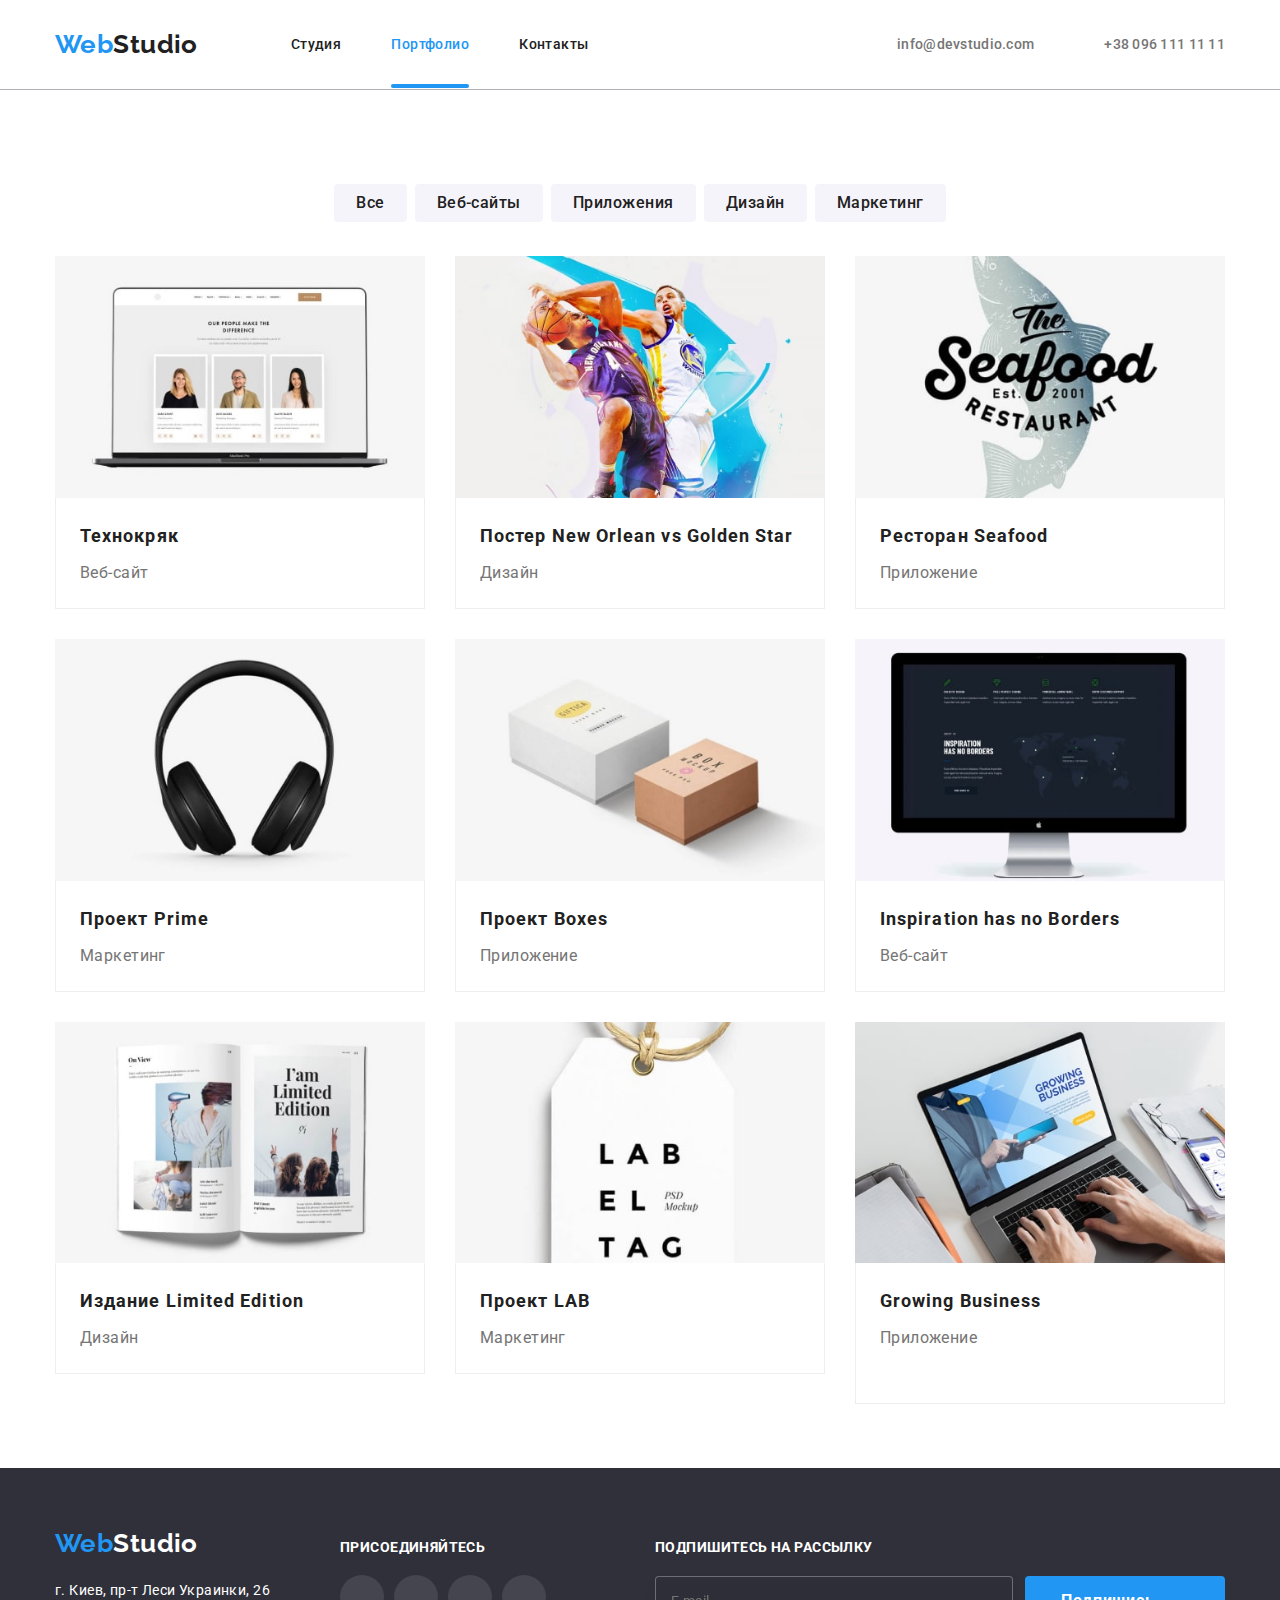
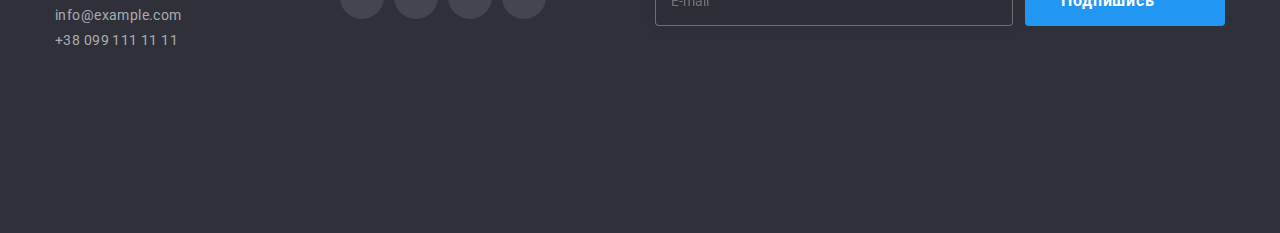
==== commit cae2a896: "feref" ====
--- a/portfolio.html
+++ b/portfolio.html
@@ -14,39 +14,94 @@
 </head>
 <body>
 	
-	<!--Header-->
-  <header class="header">
-		<div class="container head-container">
-		<nav class="navigation">	
-			<a href="./index.html" class="navigation__logo"> <span class="navigation__web">Web</span>Studio</a>
-			<ul class="nav-list">
-				<li class="nav-list__link"><a class="nav-list__studio" href="./index.html">Студия</a></li>
-				<li class="nav-list__link"><a class="nav-list__portfolio current" href="./portfolio.html">Портфолио</a></li>
-				<li class="nav-list__link"><a class="nav-list__contact" href="#">Контакты</a></li>
-			</ul>
-		</nav>
-			<ul class="contact-list">
-				<li class="contact-item">
-					<a class="contact-item__mail" href="mailto:info@devstudio.com">
-						<svg class="contact-item__icon" width="16px" height="12px">
-							<use href="./images/icons/sprite.svg#icon-mail"></use>
-						</svg>
-					info@devstudio.com</a></li>
-					
-				<li class="contact-item"><a class="contact-item__tel" href="tel:+380961111111" >
-						<svg class="contact-item__icon" width="10px" height="40px">
-							<use href="./images/icons/sprite.svg#icon-smartphone"></use>
-						</svg>
-					+38 096 111 11 11</a></li>
-			</ul>	
-		</div>
-	</header>
-
-		</div>	
-	</header>
+	<!--Шапка портфоліо-->
+		<header class="header">
+			<div class="container header__container">
+				<nav class="nav">
+					<a href="./index.html" class="navigation__logo"> <span class="navigation__web">Web</span>Studio</a>
+					<ul class="nav-list">
+						<li class="nav-list__item"><a class="nav-list__link--studio" href="./index.html">Студия</a></li>
+						<li class="nav-list__item"><a class="nav-list__link--portfolio current" href="./portfolio.html">Портфолио</a>
+						</li>
+						<li class="nav-list__item"><a class="nav-list__link--contact" href="#">Контакты</a></li>
+					</ul>
+				</nav>
+		
+				<button data-menu-open type="button" class="menu-open">
+					<svg class="menu-icon" width="24px" height="16px">
+						<use href="./images/sprite.svg#icon-menu_open"></use>
+					</svg>
+				</button>
+		
+				<ul class="contact__list">
+					<li class="contact__item">
+						<a class="contact__link" href="mailto:info@devstudio.com">
+							<svg class="contact__icon" width="16px" height="12px">
+								<use href="./images/sprite.svg#icon-envelope"></use>
+							</svg>
+							info@devstudio.com</a>
+					</li>
+		
+					<li class="contact__item"><a class="contact__link" href="tel:+380961111111">
+							<svg class="contact__icon" width="10px" height="40px">
+								<use href="./images/sprite.svg#icon-smartphone"></use>
+							</svg>
+							+38 096 111 11 11</a></li>
+				</ul>
+		
+				<div data-menu class="mob-menu is-hidden">
+					<div class="container mob-menu__container">
+						<button data-menu-close type="button" class="mob-menu__close">
+							<svg class="" width="19px" height="19px">
+								<use href="./images/sprite.svg#icon-close_menu"></use>
+							</svg>
+						</button>
+						<ul class="mob-menu__nav-list">
+							<li class="mob-menu__nav-item">
+								<a class="mob-menu__nav-link " href="./index.html">Студия</a>
+							</li>
+		
+							<li class="mob-menu__nav-item">
+								<a class="mob-menu__nav-link mob-menu__nav-link--current" href="./portfolio.html">Портфолио</a>
+							</li>
+		
+							<li class="mob-menu__nav-item">
+								<a class="mob-menu__nav-link" href="#">Контакты</a>
+							</li>
+						</ul>
+		
+						<div class="mob-menu__bottom">
+							<ul class="mob-menu__contacts-list">
+								<li class="mob-menu__contacts-item">
+									<a class="mob-menu__contacts-link" href="tel:+380961111111">tel:+380961111111</a>
+								</li>
+								<li class="mob-menu__contacts-item">
+									<a class="mob-menu__contacts-link" href="mailto:info@devstudio.com">info@devstudio.com</a>
+								</li>
+							</ul>
+		
+							<ul class="mob-menu__media-list">
+								<li class="mob-menu__media-item">
+									<a class="mob-menu__media-link" href="">Instagram</a>
+								</li>
+								<li class="mob-menu__media-item">
+									<a class="mob-menu__media-link" href="">Twitter</a>
+								</li>
+								<li class="mob-menu__media-item">
+									<a class="mob-menu__media-link" href="">Facebook</a>
+								</li>
+								<li class="mob-menu__media-item">
+									<a class="mob-menu__media-link" href="">LinkedIn</a>
+								</li>
+							</ul>
+						</div>
+					</div>
+				</div>
+			</div>
+		</header>
 	
 	<main>	
-		<section class="section-portfolio">
+		<section class="portfolio">
 			<div class="container">
 				<h1 class="titleNone">Кнопки навигация</h1>
 					<ul class="portfolio-filter">
@@ -72,7 +127,7 @@
 							<li class="portfolio-cards__list">
 								<a class="portfolio-cards__link" href="#">
 									<div class="portfolio-cards__thumb">
-										<img class="portfolio-cards__img" src="./images/three-peoples.jpg" alt="Ноутбук">
+										<img srcset="./images/mobile/mob-technokryak.jpg 1x, ./images/mobile/mob-technokryak2x.jpg 2x" src="./images/mobile/mob-technokryak.jpg" alt="Ноутбук">
 										<div class="portfolio-overlay">
 											<p class="portfolio-overlay__text">Технокряк это современная площадка распространения коронавируса. Компании используют эту платформу для цифрового
 											шпионажа и атак на защищённые сервера конкурентов.</p>
@@ -88,7 +143,7 @@
 							<li class="portfolio-cards__list">
 								<a class="portfolio-cards__link" href="#">
 									<div class="portfolio-cards__thumb">
-										<img class="portfolio-cards__img" src="./images/slamdank-basket.jpg" alt="Баскетбол" width="370">
+										<img srcset="./images/mobile/mob-gsw.jpg 1x, ./images/mobile/mob-gsw2x.jpg 2x" src="./images/mobile/mob-gsw.jpg" alt="Баскетбол" >
 										<div class="portfolio-overlay">
 											<p class="portfolio-overlay__text">Технокряк это современная площадка распространения коронавируса. Компании используют эту
 												платформу для цифрового
@@ -105,7 +160,7 @@
 							<li class="portfolio-cards__list">
 								<a class="portfolio-cards__link" href="#">
 									<div class="portfolio-cards__thumb">
-										<img class="portfolio-cards__img" src="./images/seafood-restaurant.jpg" alt="Приложение" width="370">
+										<img srcset="./images/mobile/mob-restaurant.jpg 1x, ./images/mobile/mob-restaurant2x.jpg 2x" src="./images/mobile/mob-restaurant.jpg" alt="Приложение" >
 										<div class="portfolio-overlay">
 											<p class="portfolio-overlay__text">Технокряк это современная площадка распространения коронавируса. Компании используют эту
 												платформу для цифрового
@@ -122,7 +177,7 @@
 							<li class="portfolio-cards__list">
 								<a class="portfolio-cards__link" href="#">
 									<div class="portfolio-cards__thumb">
-											<img class="portfolio-cards__img" src="./images/earphones.jpg" alt="Наушники" width="370">
+											<img srcset="./images/mobile/mob-ears.jpg 1x, ./images/mobile/mob-ears2x.jpg 2x" src="./images/mobile/mob-ears.jpg" alt="Наушники" >
 											<div class="portfolio-overlay">
 												<p class="portfolio-overlay__text">Технокряк это современная площадка распространения коронавируса. Компании используют эту
 													платформу для цифрового
@@ -139,7 +194,7 @@
 							<li class="portfolio-cards__list">
 								<a class="portfolio-cards__link" href="#">
 									<div class="portfolio-cards__thumb">
-											<img class="portfolio-cards__img" src="./images/two-boxes.jpg" alt="Коробка" width="370">
+											<img srcset="./images/mobile/mob-boxes.jpg 1x, ./images/mobile/mob-boxes2x.jpg 2x" src="./images/mobile/mob-boxes.jpg" src="./images/box.jpg" alt="Коробка" >
 											<div class="portfolio-overlay">
 												<p class="portfolio-overlay__text">Технокряк это современная площадка распространения коронавируса. Компании используют эту
 													платформу для цифрового
@@ -156,7 +211,7 @@
 							<li class="portfolio-cards__list">
 								<a class="portfolio-cards__link" href="#">
 									<div class="portfolio-cards__thumb">
-										<img class="portfolio-cards__img" src="./images/computer.jpg" alt="Экран" width="370">
+										<img srcset="./images/mobile/mob-monitor.jpg 1x, ./images/mobile/mob-monitor2x.jpg 2x" src="./images/mobile/mob-monitomobile" src="./images/screen.jpg" alt="Экран" >
 										<div class="portfolio-overlay">
 											<p class="portfolio-overlay__text">Технокряк это современная площадка распространения коронавируса. Компании используют эту
 												платформу для цифрового
@@ -173,7 +228,7 @@
 							<li class="portfolio-cards__list">
 								<a class="portfolio-cards__link" href="#">
 									<div class="portfolio-cards__thumb">
-										<img class="portfolio-cards__img" src="./images/book.jpg" alt="Книга" width="370">
+										<img srcset="./images/mobile/mob-limed.jpg 1x, ./images/mobile/mob-limed2x.jpg 2x" src="./images/mobile/mob-limed.jpg"  alt="Книга" >
 										<div class="portfolio-overlay">
 											<p class="portfolio-overlay__text">Технокряк это современная площадка распространения коронавируса. Компании используют эту
 												платформу для цифрового
@@ -190,7 +245,7 @@
 							<li class="portfolio-cards__list">
 								<a class="portfolio-cards__link" href="#">
 									<div class="portfolio-cards__thumb">
-										<img class="portfolio-cards__img" src="./images/labeltag.jpg" alt="Label" width="370">
+										<img srcset="./images/mobile/mob-lab.jpg 1x, ./images/mobile/mob-lab2x.jpg 2x" src="./images/mobile/mob-lamobile" src="./images/label.jpg" alt="Label" >
 										<div class="portfolio-overlay">
 											<p class="portfolio-overlay__text">Технокряк это современная площадка распространения коронавируса. Компании используют эту
 												платформу для цифрового
@@ -207,7 +262,7 @@
 							<li class="portfolio-cards__list">
 								<a class="portfolio-cards__link" href="#">
 									<div class="portfolio-cards__thumb">
-										<img class="portfolio-cards__img" src="./images/computer-business.jpg" alt="Работа" width="370">
+										<img srcset="./images/mobile/mob-business.jpg 1x, ./images/mobile/mob-business2x.jmobile" src="./images/mobile/work.jpg" alt="Работа">
 										<div class="portfolio-overlay">
 											<p class="portfolio-overlay__text">Технокряк это современная площадка распространения коронавируса. Компании используют эту
 												платформу для цифрового
@@ -225,66 +280,72 @@
 		</section>
 	</main>
 
-	<footer class="footer">
-		<div class="container footer-container">
-			  <div class="footer-section">
-					  <a href="./index.html" class="footer-section__logo"> <span class="footer-section__web">Web</span><span class="footer-address__white">Studio</span></a>
-				  <address class="footer-address">
-					  <p class="footer-address__name">г. Киев, пр-т Леси Украинки, 26</p>
-					  <ul class="footer-address__list">
-						  <li><a class="footer-address__link" href="mailto:info@example.com">info@example.com</a></li>
-						  <li><a class="footer-address__link" href="tel:+380991111111">+38 099 111 11 11</a></li>
-					  </ul>
-				 </address>
-			  </div>	
-	   
-			  <div class="footer-icon">
-				  <p class="footer-icon__title">присоединяйтесь</p>
-				  <ul class="footer-icon__list">
-					  <li class="footer-icon__item">
-						  <a class="footer-icon__link" href="">
-							  <svg class="footer-icon__svg">
-								  <use href="./images/icons/sprite.svg#icon-instagram"></use>
-							  </svg>
-						  </a>
-					  </li>
-					  <li class="footer-icon__item">
-						  <a class="footer-icon__link" href="">
-							  <svg class="footer-icon__svg">
-								  <use href="./images/icons/sprite.svg#icon-twitter"></use>
-							  </svg>
-						  </a>
-					  </li>
-					  <li class="footer-icon__item">
-						  <a class="footer-icon__link" href="">
-							  <svg class="footer-icon__svg">
-								  <use href="./images/icons/sprite.svg#icon-facebook"></use>
-							  </svg>
-						  </a>
-					  </li>
-					  <li class="footer-icon__item">
-						  <a class="footer-icon__link" href="">
-							  <svg class="footer-icon__svg">
-								  <use href="./images/icons/sprite.svg#icon-linkedin"></use>
-							  </svg>
-						  </a>
-					  </li>
-				  </ul>
-			  </div>
-			  <form action="#" class="footer-form">
-				  <p class="footer-form__title">Подпишитесь на рассылку</p>
-				  <div class="footer-form__list">
-					  <input class="footer-form__mail" type="email" name="email" placeholder="E-mail" required>
-					  <button type="submit" class="footer-form__button">Подпишись
-						  <svg class="footer-form__svg" width="24" height="24" viewBox="0 0 24 24" fill="none" xmlns="http://www.w3.org/2000/svg">
-							  <path d="M24 0L0 13.5L7.66994 16.3407L19.5 5.25002L10.5017 17.3896L10.509 17.3923L10.5 17.3896V24.0001L14.8013 18.982L20.2501 21.0001L24 0Z" fill="white"/>
-							  </svg>
-					  </button>
-				  </div>
-			  </form>
-		  </div>
-  </footer>
-
+<footer class="footer">
+	<div class="container footer-container">
+
+		<div class="footer__tablet">
+			<div class="footer__box">
+				<a href="./index.html" class="footer__logo"> <span class="footer__web">Web</span><span
+						class="footer-address__white">Studio</span></a>
+				<address class="footer-address">
+					<p class="footer-address__name">г. Киев, пр-т Леси Украинки, 26</p>
+					<ul class="footer-address__list">
+						<li><a class="footer-address__link" href="mailto:info@example.com">info@example.com</a></li>
+						<li><a class="footer-address__link" href="tel:+380991111111">+38 099 111 11 11</a></li>
+					</ul>
+				</address>
+			</div>
+
+			<div class="footer-icon__box">
+				<p class="footer-icon__title">присоединяйтесь</p>
+				<ul class="footer-icon__list">
+					<li class="footer-icon__item">
+						<a class="footer-icon__link" href="">
+							<svg class="footer-icon__svg">
+								<use href="./images/sprite.svg#icon-instagram"></use>
+							</svg>
+						</a>
+					</li>
+					<li class="footer-icon__item">
+						<a class="footer-icon__link" href="">
+							<svg class="footer-icon__svg">
+								<use href="./images/sprite.svg#icon-twitter"></use>
+							</svg>
+						</a>
+					</li>
+					<li class="footer-icon__item">
+						<a class="footer-icon__link" href="">
+							<svg class="footer-icon__svg">
+								<use href="./images/sprite.svg#icon-facebook"></use>
+							</svg>
+						</a>
+					</li>
+					<li class="footer-icon__item">
+						<a class="footer-icon__link" href="">
+							<svg class="footer-icon__svg">
+								<use href="./images/sprite.svg#icon-linkedin"></use>
+							</svg>
+						</a>
+					</li>
+				</ul>
+			</div>
+		</div>
+
+		<form action="#" class="footer-form">
+			<p class="footer-form__title">Подпишитесь на рассылку</p>
+			<div class="footer-form__list">
+				<input class="footer-form__mail" type="email" name="email" placeholder="E-mail" required>
+				<button type="submit" class="footer-form__button">Подпишись
+					<svg class="footer-form__svg" width="24" height="24">
+						<use href="./images/sprite.svg#icon-send"></use>
+					</svg>
+				</button>
+			</div>
+		</form>
+	</div>
+</footer>
+
+<script src="./js/menu.js"></script>
 
 </body>
 </html>--- a/css/main.min.css
+++ b/css/main.min.css
@@ -1,2 +1,2 @@
-:root{--color-grey: rgba(117, 117, 117, 1);--black-color: rgba(33, 33, 33, 1);--blue-color: rgba(33, 150, 243, 1);--color-white: rgb(255, 255, 255, 1);--background-section: rgb(47, 48, 58);--background-ourTeam: rgb(245, 244, 250, 1);--background-color-button: rgb(33, 150, 243);--footer-contact-color: rgba(255, 255, 255, 0.6);--background-color-filter: rgba(245, 244, 250, 1);--background-color-header: rgba(255, 255, 255, 1);--card-set-gap: 30px;--background-Hero: rgba(47, 48, 58, 0.4);--background-footer-icons: rgba(255, 255, 255, 0.1);--color-icons: rgb(175, 177, 184, 1);--cubic-bezier: cubic-bezier(0.4, 0, 0.2, 1)}*{text-decoration:none;list-style-type:none;-webkit-box-sizing:border-box;box-sizing:border-box;margin:0;padding:0}body{font-family:"Roboto", sans-serif;color:var(--black-color)}.titleNone{display:none}.container{width:1200px;margin-left:auto;margin-right:auto;padding:0 15px}.header{padding-top:24px;padding-bottom:25px;-webkit-box-align:center;-ms-flex-align:center;align-items:center;background:var(--background-color-header)}.head-container{display:-webkit-box;display:-ms-flexbox;display:flex}.header{border-bottom:1px solid var(--color-icons)}.section-effect{text-align:center;background:var(--background-section);padding-top:200px;padding-bottom:200px;max-width:1600px;height:600px;margin-right:auto;margin-left:auto;background-size:cover;background-position:center;background-repeat:no-repeat;background-image:-webkit-gradient(linear, left top, right top, from(var(--background-Hero)), to(var(--background-Hero))),url(../images/main-pic.jpg);background-image:linear-gradient(to right, var(--background-Hero), var(--background-Hero)),url(../images/main-pic.jpg)}.section-effect__title{color:var(--color-white);font-style:normal;font-weight:900;font-size:44px;line-height:1.363;margin-bottom:30px}.section-effect__button{display:inline-block;font-family:inherit;background-color:var(--background-color-button);color:var(--color-white);border:none;font-weight:bold;font-size:16px;line-height:1.875;-webkit-box-align:center;-ms-flex-align:center;align-items:center;cursor:pointer;padding:10px 32px;border-radius:4px}.section-effect__button:hover,.section-effect__button:focus{color:var(--color-white)}.section-description{padding-top:94px}.section-description__list{display:-webkit-box;display:-ms-flexbox;display:flex}.section-description__icon{display:-webkit-box;display:-ms-flexbox;display:flex;width:270px;height:120px;-webkit-box-pack:center;-ms-flex-pack:center;justify-content:center;-webkit-box-align:center;-ms-flex-align:center;align-items:center;background-color:var(--background-color-filter);border-radius:4px;margin-bottom:30px}.section-description__item{margin-right:30px}.section-description__title{font-weight:bold;font-size:14px;line-height:1.142;letter-spacing:0.03em;text-transform:uppercase;margin-bottom:10px}.section-description__text{-webkit-box-align:center;-ms-flex-align:center;align-items:center;font-weight:normal;font-size:14px;line-height:1.714;letter-spacing:0.03em;color:var(--color-grey)}.section-work{padding-top:94px;padding-bottom:94px}.section-work__list{display:-webkit-box;display:-ms-flexbox;display:flex;-webkit-box-pack:center;-ms-flex-pack:center;justify-content:center}.section-work__item:not(:last-child){display:-webkit-box;display:-ms-flexbox;display:flex;margin-right:30px}.section-work__title{font-weight:bold;font-size:36px;line-height:1.166;text-align:center;letter-spacing:0.03em;margin-bottom:50px}.section-work__write{position:relative;display:-webkit-box;display:-ms-flexbox;display:flex}.section-work__text{display:-webkit-box;display:-ms-flexbox;display:flex;-webkit-box-pack:center;-ms-flex-pack:center;justify-content:center;-webkit-box-align:center;-ms-flex-align:center;align-items:center;background:rgba(47,48,58,0.8);height:70px;width:370px;position:absolute;color:var(--color-white);bottom:0;width:370px}.section-team__list{display:-webkit-box;display:-ms-flexbox;display:flex}.section-team__item:not(:last-child){margin-right:30px}.section-team__item{background-color:var(--color-white);-webkit-box-shadow:0px 1px 3px rgba(0,0,0,0.12),0px 1px 1px rgba(0,0,0,0.14),0px 2px 1px rgba(0,0,0,0.2);box-shadow:0px 1px 3px rgba(0,0,0,0.12),0px 1px 1px rgba(0,0,0,0.14),0px 2px 1px rgba(0,0,0,0.2);border-radius:0px 0px 4px 4px}.section-team{padding-top:94px;padding-bottom:94px;background:var(--background-ourTeam)}.section-team__title{font-weight:bold;font-size:36px;line-height:1.166;text-align:center;letter-spacing:0.03em;margin-bottom:50px}.section-team__team{padding:30px 32px}.section-team__name{font-weight:500;font-size:16px;line-height:1.187;text-align:center;letter-spacing:0.03em;margin-bottom:10px}.section-team__work{font-weight:normal;font-size:16px;line-height:1.187;text-align:center;letter-spacing:0.03em;margin-bottom:16px}.regular-clients--text{font-weight:bold;font-size:36px;line-height:1.166;text-align:center;letter-spacing:0.03em;margin-bottom:50px}.regular-clients{padding-top:94px;padding-bottom:94px}.regular-clients__list{display:-webkit-box;display:-ms-flexbox;display:flex;-webkit-box-pack:center;-ms-flex-pack:center;justify-content:center;margin:0 auto;justify-content:center}.regular-clients__icon:not(:last-child){margin-right:30px}.regular-clients__link{border:1px solid #afb1b8;fill:var(--color-icons);display:-webkit-box;display:-ms-flexbox;display:flex;width:170px;height:92px;border-radius:4px;-webkit-box-pack:center;-ms-flex-pack:center;justify-content:center;-webkit-box-align:center;-ms-flex-align:center;align-items:center;-webkit-transition:fill 250ms var(--cubic-bezier),border 250ms var(--cubic-bezier);transition:fill 250ms var(--cubic-bezier),border 250ms var(--cubic-bezier)}.regular-clients__link:focus,.regular-clients__link:hover{fill:var(--blue-color);border-color:var(--blue-color)}.regular-clients__svg{display:-webkit-box;display:-ms-flexbox;display:flex;-webkit-box-align:center;-ms-flex-align:center;align-items:center;-webkit-box-pack:center;-ms-flex-pack:center;justify-content:center;width:106px;height:60px;background-color:var(--color-white)}.regular-clients__svg:focus,.regular-clients__svg:hover{fill:var(--blue-color);border-color:var(--blue-color)}.footer{padding-top:60px;padding-bottom:60px;background-color:var(--background-section)}.footer-address__white{color:var(--color-white)}.footer-section{text-align:left;font-style:normal;font-weight:normal;font-size:14px;line-height:1.714;letter-spacing:0.03em;color:var(--color-white)}.footer-container{display:-webkit-box;display:-ms-flexbox;display:flex;-webkit-box-align:baseline;-ms-flex-align:baseline;align-items:baseline}.section-portfolio{padding-top:94px;padding-bottom:94px}.portfolio-cards{cursor:pointer;display:-webkit-box;display:-ms-flexbox;display:flex;-ms-flex-wrap:wrap;flex-wrap:wrap;margin-left:calc(-1 * var(--card-set-gap));margin-top:calc(-1 * var(--card-set-gap))}.portfolio-cards>.portfolio-cards__list{-ms-flex-preferred-size:calc(100% / 3 - var(--card-set-gap));flex-basis:calc(100% / 3 - var(--card-set-gap));margin-top:var(--card-set-gap);margin-left:var(--card-set-gap);-webkit-transition:-webkit-box-shadow 250ms var(--cubic-bezier);transition:-webkit-box-shadow 250ms var(--cubic-bezier);transition:box-shadow 250ms var(--cubic-bezier);transition:box-shadow 250ms var(--cubic-bezier), -webkit-box-shadow 250ms var(--cubic-bezier)}.portfolio-cards__img{display:block}.portfolio-cards__link:hover,.portfolio-cards__link:focus{display:block;background:var(--color-white);-webkit-box-sizing:border-box;box-sizing:border-box;-webkit-box-shadow:0px 1px 1px rgba(0,0,0,0.12),0px 4px 4px rgba(0,0,0,0.06),1px 4px 6px rgba(0,0,0,0.16);box-shadow:0px 1px 1px rgba(0,0,0,0.12),0px 4px 4px rgba(0,0,0,0.06),1px 4px 6px rgba(0,0,0,0.16)}.portfolio-name__title{font-weight:bold;font-size:18px;line-height:2;letter-spacing:0.06em;margin-bottom:4px}.portfolio-name__text{font-weight:normal;font-size:16px;line-height:1.875;letter-spacing:0.03em;color:var(--color-grey)}.portfolio-name{border-left:1px solid #eee;border-right:1px solid #eee;border-bottom:1px solid #eee;padding:20px 24px}.portfolio-cards__thumb{overflow:hidden;position:relative}.portfolio-overlay{bottom:0;width:370px;height:294px;background:rgba(33,150,243,0.9);position:absolute;-webkit-transition:-webkit-transform 250ms var(--cubic-bezier);transition:-webkit-transform 250ms var(--cubic-bezier);transition:transform 250ms var(--cubic-bezier);transition:transform 250ms var(--cubic-bezier), -webkit-transform 250ms var(--cubic-bezier);-webkit-transform:translateY(100%);transform:translateY(100%)}.portfolio-cards__link{color:var(--black-color)}.portfolio-cards__link:hover .portfolio-overlay,.portfolio-cards__link:focus .portfolio-overlay{-webkit-transform:translate(0);transform:translate(0)}.portfolio-overlay__text{position:absolute;color:var(--color-white);background:rgba(33,150,243,0);top:0;padding:63px 24px;font-size:18px;line-height:28px;letter-spacing:0.03em;-webkit-transition:250ms;transition:250ms}.navigation__logo{display:block;color:var(--black-color);font-family:Raleway;font-weight:bold;font-size:26px;line-height:1.192}.navigation__web{color:var(--blue-color)}.footer-section__logo{display:block;color:var(--black-color);font-family:Raleway;font-weight:bold;font-size:26px;line-height:1.192}.navigation{display:-webkit-box;display:-ms-flexbox;display:flex}.navigation .nav-list__studio.current{color:var(--blue-color)}.nav-list{display:-webkit-box;display:-ms-flexbox;display:flex;-webkit-box-align:center;-ms-flex-align:center;align-items:center;margin-left:93px}.nav-list>.nav-list__link:not(:last-child){margin-right:50px}.nav-list__link{display:block}.nav-list__studio{position:relative;text-decoration:none;color:var(--black-color);font-weight:500;font-size:14px;line-height:1.142;-webkit-transition:color 250ms var(--cubic-bezier);transition:color 250ms var(--cubic-bezier)}.nav-list__studio.current::after{margin-top:32px;display:block;content:"";position:absolute;width:100%;height:4px;background:#2196f3;border-radius:2px}.nav-list__studio:hover,.nav-list__studio:focus{color:var(--blue-color)}.contact-list>.contact-item:not(:last-child){margin-right:50px}.nav-list__portfolio.current::after{margin-top:32px;display:block;content:"";position:absolute;width:100%;height:4px;background:#2196f3;border-radius:2px}.navigation .nav-list__portfolio.current{color:var(--blue-color)}.nav-list__portfolio{color:var(--black-color);font-weight:500;font-size:14px;line-height:1.142;position:relative;-webkit-transition:color 250ms var(--cubic-bezier);transition:color 250ms var(--cubic-bezier)}.nav-list__portfolio:hover,.nav-list__portfolio:focus{color:var(--blue-color)}.contact-list{display:-webkit-box;display:-ms-flexbox;display:flex;-webkit-box-align:center;-ms-flex-align:center;align-items:center;margin-left:auto}.nav-list__contact{color:var(--black-color);font-weight:500;font-size:14px;line-height:1.142}.contact-item__icon{fill:currentColor;margin-right:10px}.contact-item__mail{display:-webkit-box;display:-ms-flexbox;display:flex;-webkit-box-align:center;-ms-flex-align:center;align-items:center;color:var(--color-grey);font-weight:500;font-size:14px;line-height:1.142;letter-spacing:0.02em;-webkit-transition:color 250ms var(--cubic-bezier);transition:color 250ms var(--cubic-bezier)}.contact-item__mail:hover,.contact-item__mail:focus{color:var(--blue-color)}.contact-item__icon{fill:currentColor;margin-right:10px}.contact-item__tel{display:-webkit-box;display:-ms-flexbox;display:flex;-webkit-box-align:center;-ms-flex-align:center;align-items:center;color:var(--color-grey);font-weight:500;font-size:14px;line-height:1.142;letter-spacing:0.02em;-webkit-transition:color 250ms var(--cubic-bezier);transition:color 250ms var(--cubic-bezier)}.contact-item__tel:hover,.contact-item__tel:focus{color:var(--blue-color)}.footer-form{margin-left:auto}.footer-form__title{display:block;margin-bottom:20px;font-weight:bold;font-size:14px;line-height:1.14;letter-spacing:0.03em;text-transform:uppercase;color:var(--color-white)}.footer-form__list{display:-webkit-box;display:-ms-flexbox;display:flex}.footer-form__mail{width:358px;height:50px;padding:15px;margin-right:12px;border:1px solid rgba(255,255,255,0.3);-webkit-filter:drop-shadow(0px 4px 4px rgba(0,0,0,0.15));filter:drop-shadow(0px 4px 4px rgba(0,0,0,0.15));border-radius:4px;background-color:var(--background-Hero);color:var(--color-white)}.footer-form__button{display:-webkit-box;display:-ms-flexbox;display:flex;-webkit-box-pack:center;-ms-flex-pack:center;justify-content:center;-webkit-box-align:center;-ms-flex-align:center;align-items:center;width:200px;height:50px;font-weight:bold;font-size:16px;line-height:1.87;letter-spacing:0.06em;color:var(--color-white);background-color:var(--blue-color);-webkit-box-shadow:0px,4px,4px #000;box-shadow:0px,4px,4px #000;border-radius:4px;border:none;cursor:pointer}.footer-form__svg{margin-left:10px;fill:var(--color-white)}.portfolio-filter{margin-bottom:34px;display:-webkit-box;display:-ms-flexbox;display:flex;-webkit-box-pack:center;-ms-flex-pack:center;justify-content:center}.portfolio-filter__button{background:var(--background-color-filter);color:var(--black-color);font-family:inherit;font-weight:500;font-size:16px;line-height:1.625;text-align:center;letter-spacing:0.03em;border:none;border-radius:4px;cursor:pointer;padding:6px 22px;-webkit-transition:background 250ms var(--cubic-bezier),color 250ms var(--cubic-bezier),-webkit-box-shadow 250ms var(--cubic-bezier);transition:background 250ms var(--cubic-bezier),color 250ms var(--cubic-bezier),-webkit-box-shadow 250ms var(--cubic-bezier);transition:background 250ms var(--cubic-bezier),color 250ms var(--cubic-bezier),box-shadow 250ms var(--cubic-bezier);transition:background 250ms var(--cubic-bezier),color 250ms var(--cubic-bezier),box-shadow 250ms var(--cubic-bezier),-webkit-box-shadow 250ms var(--cubic-bezier)}.portfolio-filter__item:not(:last-child){margin-right:8px}.portfolio-filter__button:hover,.portfolio-filter__button:focus{background:var(--background-color-button);color:var(--color-white);-webkit-box-shadow:0px 1px 1px rgba(0,0,0,0.12),0px 4px 4px rgba(0,0,0,0.06),1px 4px 6px rgba(0,0,0,0.16);box-shadow:0px 1px 1px rgba(0,0,0,0.12),0px 4px 4px rgba(0,0,0,0.06),1px 4px 6px rgba(0,0,0,0.16)}.back-drop{position:fixed;top:0;left:0;width:100%;height:100%;background-color:rgba(0,0,0,0.2);opacity:1;-webkit-transition:opacity 250ms var(--cubic-bezier),visibility 250ms var(--cubic-bezier);transition:opacity 250ms var(--cubic-bezier),visibility 250ms var(--cubic-bezier)}.back-drop.is-hidden{opacity:0;pointer-events:none;visibility:hidden}.back-drop.is-hidden .modal-section{-webkit-transform:translate(-50%, -50%) scale(0.8);transform:translate(-50%, -50%) scale(0.8)}.modal-section{position:absolute;width:528px;top:50%;left:50%;padding:40px;background:var(--color-white);-webkit-transform:scale(1) translate(-50%, -50%);transform:scale(1) translate(-50%, -50%);-webkit-transition:visibility 250ms var(--cubic-bezier),-webkit-transform 250ms var(--cubic-bezier);transition:visibility 250ms var(--cubic-bezier),-webkit-transform 250ms var(--cubic-bezier);transition:transform 250ms var(--cubic-bezier),visibility 250ms var(--cubic-bezier);transition:transform 250ms var(--cubic-bezier),visibility 250ms var(--cubic-bezier),-webkit-transform 250ms var(--cubic-bezier)}.modal-section__close{display:-webkit-box;display:-ms-flexbox;display:flex;position:absolute;-webkit-box-pack:center;-ms-flex-pack:center;justify-content:center;top:8px;right:8px;width:30px;height:30px;-webkit-box-align:center;-ms-flex-align:center;align-items:center;border-radius:50%;margin-left:auto;background:var(--color-white);border:1px solid rgba(0,0,0,0.1);cursor:pointer;-webkit-transition:fill 250ms var(--cubic-bezier);transition:fill 250ms var(--cubic-bezier)}.modal-section__close:hover,.modal-section__close:focus{fill:var(--blue-color)}.modal-form{display:-webkit-box;display:-ms-flexbox;display:flex;-webkit-box-orient:vertical;-webkit-box-direction:normal;-ms-flex-direction:column;flex-direction:column;margin-left:auto;margin-right:auto}.modal-form__title{font-weight:bold;font-size:18px;line-height:1.15;text-align:center;letter-spacing:0.03em;color:#212121;margin-bottom:12px}.modal-form__name{font-size:12px;line-height:14px;letter-spacing:0.01em;color:var(--color-grey);display:inline-block;margin-bottom:10px}.formTextLabel{margin-bottom:25px}.modal-form__item{position:relative;display:block;margin-top:4px}.modal-form__input{height:40px;width:100%;padding-left:42px;border:1px solid rgba(33,33,33,0.2);border-radius:4px;-webkit-transition:border 250ms var(--cubic-bezier);transition:border 250ms var(--cubic-bezier)}.modal-form__input:focus,.modal-form__input:hover{border-color:var(--blue-color)}.modal-form__input:focus+.modal-form__svg,.modal-form__input:hover+.modal-form__svg{fill:var(--blue-color)}.modal-form__svg{fill:var(--black-color);margin-bottom:4px;top:50%;left:12px;-webkit-transform:translateY(-50%);transform:translateY(-50%);position:absolute;-webkit-transition:fill 250ms var(--cubic-bezier);transition:fill 250ms var(--cubic-bezier)}.modal-form__textarea{resize:none;width:100%;height:120px;padding:12px 16px;border:1px solid rgba(33,33,33,0.2);border-radius:4px;-webkit-transition:border 250ms var(--cubic-bezier);transition:border 250ms var(--cubic-bezier)}.modal-form__textarea::-webkit-input-placeholder{font-size:14px;line-height:16px;letter-spacing:0.01em;color:rgba(117,117,117,0.5)}.modal-form__textarea:-ms-input-placeholder{font-size:14px;line-height:16px;letter-spacing:0.01em;color:rgba(117,117,117,0.5)}.modal-form__textarea::-ms-input-placeholder{font-size:14px;line-height:16px;letter-spacing:0.01em;color:rgba(117,117,117,0.5)}.modal-form__textarea::placeholder{font-size:14px;line-height:16px;letter-spacing:0.01em;color:rgba(117,117,117,0.5)}.modal-form__textarea:focus,.modal-form__textarea:hover{border-color:var(--blue-color)}.modal-check__contract{color:var(--blue-color);border-bottom:1px solid var(--blue-color)}.modal-form__button{display:inline-block;font-family:inherit;background-color:var(--background-color-button);color:var(--color-white);border:none;font-weight:bold;font-size:16px;line-height:1.875;-webkit-box-align:center;-ms-flex-align:center;align-items:center;cursor:pointer;padding:10px 55px;border-radius:4px;margin:auto}.modal-check__box{-webkit-appearance:none;-moz-appearance:none;appearance:none;position:absolute}.modal-check{font-size:15px;color:var(--color-grey);margin-bottom:30px;display:-webkit-box;display:-ms-flexbox;display:flex;-webkit-box-pack:center;-ms-flex-pack:center;justify-content:center}.modal-check__svg{width:16px;height:15px;border:1px solid black;border-radius:4px;display:inline-block;cursor:pointer}.modal-check__box:focus ~ .modal-check__svg{border-color:var(--blue-color)}.modal-check__box:checked ~ .modal-check__svg{background-color:var(--blue-color);border-color:var(--blue-color);-webkit-box-align:center;-ms-flex-align:center;align-items:center;-webkit-box-pack:center;-ms-flex-pack:center;justify-content:center;background-image:url("../images/icons/nike.svg");background-size:contain;background-origin:border-box}.icon-list{display:-webkit-box;display:-ms-flexbox;display:flex;-webkit-box-align:center;-ms-flex-align:center;align-items:center}.icon-list__team:not(:last-child){margin-right:10px}.icon-list__link{fill:var(--color-icons);display:-webkit-box;display:-ms-flexbox;display:flex;-webkit-box-pack:center;-ms-flex-pack:center;justify-content:center;-webkit-box-align:center;-ms-flex-align:center;align-items:center;border-radius:50%;width:44px;height:44px;-webkit-transition:fill 250ms var(--cubic-bezier),background 250ms var(--cubic-bezier);transition:fill 250ms var(--cubic-bezier),background 250ms var(--cubic-bezier)}.icon-list__svg{width:20px;height:20px}.icon-list__link:hover,.icon-list__link:focus{fill:var(--color-white);background:var(--blue-color);border-radius:50%}.footer-icon{margin-left:70px}.footer-icon__title{font-weight:bold;font-size:14px;line-height:inherit;letter-spacing:inherit;text-transform:uppercase;color:var(--color-white);margin-bottom:20px}.footer-icon__list{width:206px;display:-webkit-box;display:-ms-flexbox;display:flex;-webkit-box-align:center;-ms-flex-align:center;align-items:center}.footer-icon__svg{width:20px;height:20px;fill:var(--color-white)}.footer-icon__link{display:-webkit-box;display:-ms-flexbox;display:flex;background-color:var(--background-footer-icons);width:44px;height:44px;border-radius:50%;-webkit-box-pack:center;-ms-flex-pack:center;justify-content:center;-webkit-box-align:center;-ms-flex-align:center;align-items:center;-webkit-transition:background-color 250ms var(--cubic-bezier);transition:background-color 250ms var(--cubic-bezier)}.footer-icon__item:not(:last-child){margin-right:10px}.footer-icon__link:hover,.footer-icon__link:focus{fill:var(--color-white);background:var(--blue-color);border-radius:50%}.footer-address{font-style:normal}.footer-section__web{color:var(--blue-color)}.footer-address>.footer-section__logo{margin-bottom:20px}.footer-address__link{text-decoration:none;font-weight:normal;font-size:14px;line-height:24px;letter-spacing:0.03em;color:var(--footer-contact-color);-webkit-transition:color 250ms var(--cubic-bezier);transition:color 250ms var(--cubic-bezier);padding-top:9px}.footer-address__link:hover,.footer-address__link:focus{color:var(--blue-color)}
+:root{--color-grey: rgba(117, 117, 117, 1);--black-color: rgba(33, 33, 33, 1);--blue-color: rgba(33, 150, 243, 1);--color-white: rgb(255, 255, 255, 1);--background-section: rgb(47, 48, 58);--background-ourTeam: rgb(245, 244, 250, 1);--background-color-button: rgb(33, 150, 243);--footer-contact-color: rgba(255, 255, 255, 0.6);--background-color-filter: rgba(245, 244, 250, 1);--background-color-header: rgba(255, 255, 255, 1);--card-set-gap: 30px;--background-Hero: rgba(47, 48, 58, 0.4);--background-footer-icons: rgba(255, 255, 255, 0.1);--color-icons: rgb(175, 177, 184, 1);--cubic-bezier: cubic-bezier(0.4, 0, 0.2, 1);--border--cards: rgb(238, 238, 238)}.section{padding-top:60px;padding-bottom:60px}@media screen and (min-width: 1200px){.section{padding-top:94px;padding-bottom:94px}}*{text-decoration:none;list-style-type:none;-webkit-box-sizing:border-box;box-sizing:border-box;margin:0;padding:0}body{font-family:"Roboto", sans-serif;color:var(--black-color)}.titleNone{display:none}img{display:block;max-width:100%;height:auto}body{background-color:#ffffff;color:#212121;font-family:Roboto, sans-serif;font-weight:400;font-size:14px;letter-spacing:0.03em;overflow-x:hidden}.container{width:100%;margin:0 auto;padding-left:15px;padding-right:15px}@media screen and (min-width: 480px) and (max-width: 767px){.container{max-width:480px}}@media screen and (min-width: 768px) and (max-width: 1199px){.container{max-width:768px}}@media screen and (min-width: 1200px){.container{max-width:1200px}}.title{font-weight:bold;font-size:28px;line-height:1.166;text-align:center;letter-spacing:0.03em;margin-bottom:50px}@media screen and (min-width: 1200px){.title{font-size:36px}}.header{padding-top:24px;padding-bottom:25px;-webkit-box-align:center;-ms-flex-align:center;align-items:center;background:var(--background-color-header)}@media screen and (max-width: 767px){.header{height:60px}}.header__container{display:-webkit-box;display:-ms-flexbox;display:flex}.header{border-bottom:1px solid var(--color-icons)}.hero{text-align:center;background:var(--background-section);padding-top:118px;padding-bottom:118px;max-width:1600px;margin-right:auto;margin-left:auto;background-size:cover;background-position:center;background-repeat:no-repeat}@media screen and (max-width: 767px){.hero{max-width:480px;background-image:-webkit-gradient(linear, left top, right top, from(var(--background-Hero)), to(var(--background-Hero))),url(./../images/mobile/mob-hero.jpg);background-image:linear-gradient(to right, var(--background-Hero), var(--background-Hero)),url(./../images/mobile/mob-hero.jpg)}}@media screen and (max-width: 767px) and (min-device-pixel-ratio: 2), screen and (max-width: 767px) and (-webkit-min-device-pixel-ratio: 2), screen and (max-width: 767px) and (min-resolution: 192dpi), screen and (max-width: 767px) and (min-resolution: 2dppx){.hero{background-image:-webkit-gradient(linear, left top, right top, from(var(--background-Hero)), to(var(--background-Hero))),url(./../images/mobile/mob-hero2x.jpg);background-image:linear-gradient(to right, var(--background-Hero), var(--background-Hero)),url(./../images/mobile/mob-hero2x.jpg)}}@media screen and (min-width: 768px){.hero{background-image:-webkit-gradient(linear, left top, right top, from(var(--background-Hero)), to(var(--background-Hero))),url(./../images/tablet/tab-hero.jpg);background-image:linear-gradient(to right, var(--background-Hero), var(--background-Hero)),url(./../images/tablet/tab-hero.jpg)}}@media screen and (min-width: 768px) and (min-device-pixel-ratio: 2), screen and (min-width: 768px) and (-webkit-min-device-pixel-ratio: 2), screen and (min-width: 768px) and (min-resolution: 192dpi), screen and (min-width: 768px) and (min-resolution: 2dppx){.hero{background-image:-webkit-gradient(linear, left top, right top, from(var(--background-Hero)), to(var(--background-Hero))),url(./../images/tablet/tab-hero2x.jpg);background-image:linear-gradient(to right, var(--background-Hero), var(--background-Hero)),url(./../images/tablet/tab-hero2x.jpg)}}@media screen and (min-width: 1200px){.hero{background-image:-webkit-gradient(linear, left top, right top, from(var(--background-Hero)), to(var(--background-Hero))),url(./../images/desktop/desktop-hero.jpg);background-image:linear-gradient(to right, var(--background-Hero), var(--background-Hero)),url(./../images/desktop/desktop-hero.jpg)}}@media screen and (min-width: 1200px) and (min-device-pixel-ratio: 2), screen and (min-width: 1200px) and (-webkit-min-device-pixel-ratio: 2), screen and (min-width: 1200px) and (min-resolution: 192dpi), screen and (min-width: 1200px) and (min-resolution: 2dppx){.hero{background-image:-webkit-gradient(linear, left top, right top, from(var(--background-Hero)), to(var(--background-Hero))),url(./../images/desktop/desktop-hero2x.jpg);background-image:linear-gradient(to right, var(--background-Hero), var(--background-Hero)),url(./../images/desktop/desktop-hero2x.jpg)}}@media screen and (min-width: 1200px){.hero{padding-top:200px;padding-bottom:200px;max-width:1600px}}.hero__title{color:var(--color-white);font-style:normal;font-weight:900;font-size:26px;line-height:1.363;margin-bottom:30px;text-align:center}@media screen and (min-width: 1200px){.hero__title{font-size:44px;line-height:1.36}}.hero__button{display:inline-block;font-family:inherit;background-color:var(--background-color-button);color:var(--color-white);border:none;font-weight:bold;font-size:16px;line-height:1.875;-webkit-box-align:center;-ms-flex-align:center;align-items:center;cursor:pointer;padding:10px 32px;border-radius:4px}.hero__button:hover,.hero__button:focus{color:var(--color-white)}.description{padding-top:60px}@media screen and (min-width: 1200px){.description{padding-top:94px}}.description__list{margin-top:-30px}@media screen and (min-width: 768px){.description__list{display:-webkit-box;display:-ms-flexbox;display:flex;-ms-flex-wrap:wrap;flex-wrap:wrap;margin-left:-30px}}.description__tool{display:-webkit-box;display:-ms-flexbox;display:flex;width:100%;height:120px;-webkit-box-pack:center;-ms-flex-pack:center;justify-content:center;-webkit-box-align:center;-ms-flex-align:center;align-items:center;background-color:var(--background-color-filter);border-radius:4px;margin-bottom:30px}.description__item{width:100%;margin-top:30px}@media screen and (min-width: 768px){.description__item{-ms-flex-preferred-size:calc((100% - 60px) / 2);flex-basis:calc((100% - 60px) / 2);margin-left:30px}}@media screen and (min-width: 1200px){.description__item{-ms-flex-preferred-size:calc((100% - 120px) / 4);flex-basis:calc((100% - 120px) / 4)}}.description__title{font-weight:bold;font-size:14px;line-height:1.142;letter-spacing:0.03em;text-transform:uppercase;margin-bottom:10px;text-align:center}@media screen and (min-width: 768px){.description__title{text-align:left}}.description__text{-webkit-box-align:center;-ms-flex-align:center;align-items:center;font-weight:normal;font-size:14px;line-height:1.714;letter-spacing:0.03em;color:var(--color-grey)}.work{padding-top:0}@media screen and (max-width: 1199px){.work{display:none}}.work{padding-top:94px;padding-bottom:94px}.work__list{display:-webkit-box;display:-ms-flexbox;display:flex;-webkit-box-pack:center;-ms-flex-pack:center;justify-content:center}.work__item{position:relative}.work__item:not(:last-child){display:-webkit-box;display:-ms-flexbox;display:flex;margin-right:30px}.work__overlay{display:-webkit-box;display:-ms-flexbox;display:flex;-webkit-box-pack:center;-ms-flex-pack:center;justify-content:center;-webkit-box-align:center;-ms-flex-align:center;align-items:center;background:rgba(47,48,58,0.8);height:70px;width:370px;position:absolute;color:var(--color-white);bottom:0;width:370px}.team__list{text-align:center;margin-bottom:-30px}@media screen and (min-width: 768px){.team__list{display:-webkit-box;display:-ms-flexbox;display:flex;-ms-flex-wrap:wrap;flex-wrap:wrap;margin-left:-30px;margin-top:-30px}}.team__item{background-color:var(--color-white);-webkit-box-shadow:0px 1px 3px rgba(0,0,0,0.12),0px 1px 1px rgba(0,0,0,0.14),0px 2px 1px rgba(0,0,0,0.2);box-shadow:0px 1px 3px rgba(0,0,0,0.12),0px 1px 1px rgba(0,0,0,0.14),0px 2px 1px rgba(0,0,0,0.2);border-radius:0px 0px 4px 4px}@media screen and (min-width: 768px){.team__item{-ms-flex-preferred-size:calc((100% - 60px) / 2);flex-basis:calc((100% - 60px) / 2);margin-top:30px;margin-left:30px}}@media screen and (min-width: 1200px){.team__item{-ms-flex-preferred-size:calc((100% - 120px) / 4);flex-basis:calc((100% - 120px) / 4)}}.team{padding-top:60px;padding-bottom:60px;background:var(--background-ourTeam)}@media screen and (min-width: 1200px){.team{padding-top:94px;padding-bottom:94px}}.team__box{padding-top:30px;padding-right:32px;padding-bottom:24px;padding-left:32px}@media screen and (min-width: 1200px){.team__box{padding-bottom:30px}}.team__name{font-weight:500;font-size:16px;line-height:1.187;text-align:center;letter-spacing:0.03em;margin-bottom:10px}.team__work{font-weight:normal;font-size:16px;line-height:1.187;text-align:center;letter-spacing:0.03em;margin-bottom:16px}.clients{padding-top:94px;padding-bottom:94px}.clients__list{display:-webkit-box;display:-ms-flexbox;display:flex;-ms-flex-wrap:wrap;flex-wrap:wrap;margin-left:-30px;margin-top:-30px}@media screen and (min-width: 1200px){.clients__list{-ms-flex-wrap:nowrap;flex-wrap:nowrap}}.clients__item{-ms-flex-preferred-size:calc((100% - 60px) / 2);flex-basis:calc((100% - 60px) / 2);margin-left:30px;margin-top:30px}@media screen and (min-width: 768px) and (max-width: 1199px){.clients__item{-ms-flex-preferred-size:calc((100% - 90px) / 3);flex-basis:calc((100% - 90px) / 3)}}.clients__link{border:1px solid #afb1b8;fill:var(--color-icons);display:-webkit-box;display:-ms-flexbox;display:flex;height:92px;border-radius:4px;-webkit-box-pack:center;-ms-flex-pack:center;justify-content:center;-webkit-box-align:center;-ms-flex-align:center;align-items:center;-webkit-transition:fill 250ms var(--cubic-bezier),border 250ms var(--cubic-bezier);transition:fill 250ms var(--cubic-bezier),border 250ms var(--cubic-bezier)}.clients__link:focus,.clients__link:hover{fill:var(--blue-color);border-color:var(--blue-color)}.clients__icon{display:-webkit-box;display:-ms-flexbox;display:flex;-webkit-box-align:center;-ms-flex-align:center;align-items:center;-webkit-box-pack:center;-ms-flex-pack:center;justify-content:center;width:106px;height:60px;background-color:var(--color-white)}.clients__icon:focus,.clients__icon:hover{fill:var(--blue-color);border-color:var(--blue-color)}.footer{padding-top:60px;padding-bottom:60px;background-color:var(--background-section)}.footer-address__white{color:var(--color-white)}.footer__box{margin-bottom:60px;text-align:left;font-style:normal;font-weight:normal;font-size:14px;line-height:1.714;letter-spacing:0.03em;color:var(--color-white)}.footer-container{text-align:center}@media screen and (min-width: 1200px){.footer-container{display:-webkit-box;display:-ms-flexbox;display:flex}}@media screen and (min-width: 1200px){.footer-container{display:-webkit-box;display:-ms-flexbox;display:flex;-webkit-box-align:baseline;-ms-flex-align:baseline;align-items:baseline;text-align:left}}.footer__tablet{margin-bottom:60px}@media screen and (min-width: 768px){.footer__tablet{display:-webkit-box;display:-ms-flexbox;display:flex;-ms-flex-pack:distribute;justify-content:space-around;-webkit-box-align:baseline;-ms-flex-align:baseline;align-items:baseline}}.portfolio{padding-top:94px;padding-bottom:94px}.portfolio-cards{margin-bottom:-30px}@media screen and (min-width: 768px){.portfolio-cards{display:-webkit-box;display:-ms-flexbox;display:flex;-ms-flex-wrap:wrap;flex-wrap:wrap;margin-top:30px;margin-left:-30px}}.portfolio-cards__list{width:100%}.portfolio-cards__list:not(:last-child){margin-bottom:30px}@media screen and (min-width: 768px){.portfolio-cards__list{-ms-flex-preferred-size:calc((100% - 60px) / 2);flex-basis:calc((100% - 60px) / 2);margin-left:30px}}@media screen and (min-width: 1200px){.portfolio-cards__list{-ms-flex-preferred-size:calc((100% - 90px) / 3);flex-basis:calc((100% - 90px) / 3)}}.portfolio-cards__link{display:-webkit-box;display:-ms-flexbox;display:flex;-webkit-box-orient:vertical;-webkit-box-direction:normal;-ms-flex-direction:column;flex-direction:column;height:100%;-webkit-transition:-webkit-box-shadow 250ms cubic-bezier(0.4, 0, 0.2, 1);transition:-webkit-box-shadow 250ms cubic-bezier(0.4, 0, 0.2, 1);transition:box-shadow 250ms cubic-bezier(0.4, 0, 0.2, 1);transition:box-shadow 250ms cubic-bezier(0.4, 0, 0.2, 1), -webkit-box-shadow 250ms cubic-bezier(0.4, 0, 0.2, 1)}.portfolio-cards__link:hover,.portfolio-cards__link:focus{-webkit-box-shadow:0px 1px 1px rgba(0,0,0,0.12),0px 4px 4px rgba(0,0,0,0.06),1px 4px 6px rgba(0,0,0,0.16);box-shadow:0px 1px 1px rgba(0,0,0,0.12),0px 4px 4px rgba(0,0,0,0.06),1px 4px 6px rgba(0,0,0,0.16)}.portfolio-cards__thumb{position:relative;overflow:hidden}.portfolio-overlay__text{position:absolute;width:100%;height:100%;font-size:14px;line-height:1.56;display:-webkit-box;display:-ms-flexbox;display:flex;-webkit-box-pack:center;-ms-flex-pack:center;justify-content:center;-webkit-box-align:center;-ms-flex-align:center;align-items:center;margin:0;padding-left:24px;padding-right:24px;color:var(--color-white);background-color:rgba(33,150,243,0.9);-webkit-transform:translateY(100%);transform:translateY(100%);-webkit-transition:-webkit-transform 250ms cubic-bezier(0.4, 0, 0.2, 1);transition:-webkit-transform 250ms cubic-bezier(0.4, 0, 0.2, 1);transition:transform 250ms cubic-bezier(0.4, 0, 0.2, 1);transition:transform 250ms cubic-bezier(0.4, 0, 0.2, 1), -webkit-transform 250ms cubic-bezier(0.4, 0, 0.2, 1)}.portfolio-cards__link:hover .portfolio-overlay__text,.portfolio-cards__link:focus .portfolio-overlay__text{-webkit-transform:translateY(0);transform:translateY(0)}@media screen and (min-width: 480px){.portfolio-overlay__text{font-size:18px}}.portfolio-name{-webkit-box-flex:1;-ms-flex-positive:1;flex-grow:1;padding:20px 24px;border-bottom:1px solid var(--border--cards);border-left:1px solid var(--border--cards);border-right:1px solid var(--border--cards)}.portfolio-name__title{font-weight:700;font-size:18px;line-height:2;letter-spacing:0.06em;margin-bottom:4px;color:var(--black-color)}.portfolio-name__text{color:var(--color-grey);font-size:16px;line-height:1.88}.navigation__logo{display:block;color:var(--black-color);font-family:Raleway;font-weight:bold;font-size:26px;line-height:1.192}.navigation__web{color:var(--blue-color)}.footer__logo{display:block;color:var(--black-color);font-family:Raleway;font-weight:bold;font-size:26px;line-height:1.192;margin-bottom:20px}@media screen and (max-width: 767px){.footer__logo{text-align:center}}.nav{display:-webkit-box;display:-ms-flexbox;display:flex}.nav .nav-list__link--studio.current{color:var(--blue-color)}@media screen and (min-width: 767px){.nav{display:-webkit-box;display:-ms-flexbox;display:flex;-webkit-box-align:center;-ms-flex-align:center;align-items:center}}.nav-list{display:-webkit-box;display:-ms-flexbox;display:flex;-webkit-box-align:center;-ms-flex-align:center;align-items:center;margin-left:93px}.nav-list>.nav-list__item:not(:last-child){margin-right:50px}@media screen and (max-width: 767px){.nav-list{display:none}}@media screen and (min-width: 768px) and (max-width: 1199px){.nav-list{margin-left:88px}}@media screen and (min-width: 1200px){.nav-list{margin-left:93px}}.nav-list__item{display:block}.nav-list__link--studio{position:relative;text-decoration:none;color:var(--black-color);font-weight:500;font-size:14px;line-height:1.142;-webkit-transition:color 250ms var(--cubic-bezier);transition:color 250ms var(--cubic-bezier)}.nav-list__link--studio.current::after{margin-top:32px;display:block;content:"";position:absolute;width:100%;height:4px;background:#2196f3;border-radius:2px}.nav-list__link--studio:hover,.nav-list__link--studio:focus{color:var(--blue-color)}.contact__list>.contact__item:not(:last-child){margin-right:50px}.nav-list__link--portfolio.current::after{margin-top:32px;display:block;content:"";position:absolute;width:100%;height:4px;background:#2196f3;border-radius:2px}.nav .nav-list__link--portfolio.current{color:var(--blue-color)}.nav-list__link--portfolio{color:var(--black-color);font-weight:500;font-size:14px;line-height:1.142;position:relative;-webkit-transition:color 250ms var(--cubic-bezier);transition:color 250ms var(--cubic-bezier)}.nav-list__link--portfolio:hover,.nav-list__link--portfolio:focus{color:var(--blue-color)}.contact__list{display:-webkit-box;display:-ms-flexbox;display:flex;margin-left:auto}@media screen and (max-width: 767px){.contact__list{display:none}}@media screen and (min-width: 768px) and (max-width: 1199px){.contact__list{-webkit-box-orient:vertical;-webkit-box-direction:normal;-ms-flex-direction:column;flex-direction:column;margin-left:30px}}@media screen and (min-width: 1200px){.contact__list{-webkit-box-align:center;-ms-flex-align:center;align-items:center}}.nav-list__link--contact{color:var(--black-color);font-weight:500;font-size:14px;line-height:1.142}.contact__icon{fill:currentColor;margin-right:10px}.contact__link{display:-webkit-box;display:-ms-flexbox;display:flex;-webkit-box-align:center;-ms-flex-align:center;align-items:center;color:var(--color-grey);font-weight:500;font-size:14px;line-height:1.142;letter-spacing:0.02em;-webkit-transition:color 250ms var(--cubic-bezier);transition:color 250ms var(--cubic-bezier)}.contact__link:hover,.contact__link:focus{color:var(--blue-color)}.footer-form{margin-left:auto}.footer-form__title{display:block;margin-bottom:20px;font-weight:bold;font-size:14px;line-height:1.14;letter-spacing:0.03em;text-transform:uppercase;color:var(--color-white)}@media screen and (max-width: 767px){.footer-form__title{text-align:center}}@media screen and (min-width: 1200px){.footer-form__list{display:-webkit-box;display:-ms-flexbox;display:flex}}.footer-form__mail{width:358px;height:50px;padding:15px;margin-right:12px;border:1px solid rgba(255,255,255,0.3);-webkit-filter:drop-shadow(0px 4px 4px rgba(0,0,0,0.15));filter:drop-shadow(0px 4px 4px rgba(0,0,0,0.15));border-radius:4px;background-color:var(--background-Hero);color:var(--color-white)}@media screen and (max-width: 767px){.footer-form__mail{margin-bottom:20px;width:100%}}@media screen and (min-width: 768px) and (max-width: 1199px){.footer-form__mail{width:450px;margin-left:auto;margin-right:auto;margin-bottom:20px}}@media screen and (min-width: 1200px){.footer-form__mail{display:inline-block;width:358px;margin-right:12px;margin-bottom:0}}.footer-form__button{display:-webkit-box;display:-ms-flexbox;display:flex;-webkit-box-pack:center;-ms-flex-pack:center;justify-content:center;-webkit-box-align:center;-ms-flex-align:center;align-items:center;width:200px;height:50px;font-weight:bold;font-size:16px;line-height:1.87;letter-spacing:0.06em;color:var(--color-white);background-color:var(--blue-color);-webkit-box-shadow:0px,4px,4px #000;box-shadow:0px,4px,4px #000;border-radius:4px;border:none;cursor:pointer;margin:0 auto}@media screen and (min-width: 480px) and (max-width: 767px){.footer-form__button{margin:0 auto}}.footer-form__svg{margin-left:10px;fill:var(--color-white)}.portfolio-filter{margin-bottom:34px;display:-webkit-box;display:-ms-flexbox;display:flex}@media screen and (max-width: 767px){.portfolio-filter{-ms-flex-wrap:wrap;flex-wrap:wrap}}@media screen and (min-width: 768px){.portfolio-filter{-webkit-box-pack:center;-ms-flex-pack:center;justify-content:center}}.portfolio-filter__button{background:var(--background-color-filter);color:var(--black-color);font-family:inherit;font-weight:500;font-size:16px;line-height:1.625;text-align:center;letter-spacing:0.03em;border:none;border-radius:4px;cursor:pointer;padding:6px 22px;-webkit-transition:background 250ms var(--cubic-bezier),color 250ms var(--cubic-bezier),-webkit-box-shadow 250ms var(--cubic-bezier);transition:background 250ms var(--cubic-bezier),color 250ms var(--cubic-bezier),-webkit-box-shadow 250ms var(--cubic-bezier);transition:background 250ms var(--cubic-bezier),color 250ms var(--cubic-bezier),box-shadow 250ms var(--cubic-bezier);transition:background 250ms var(--cubic-bezier),color 250ms var(--cubic-bezier),box-shadow 250ms var(--cubic-bezier),-webkit-box-shadow 250ms var(--cubic-bezier)}.portfolio-filter__item:not(:last-child){margin-right:8px}@media screen and (max-width: 767px){.portfolio-filter__item:not(:nth-last-child(-n+2)){margin-bottom:15px}}.portfolio-filter__button:hover,.portfolio-filter__button:focus{background:var(--background-color-button);color:var(--color-white);-webkit-box-shadow:0px 1px 1px rgba(0,0,0,0.12),0px 4px 4px rgba(0,0,0,0.06),1px 4px 6px rgba(0,0,0,0.16);box-shadow:0px 1px 1px rgba(0,0,0,0.12),0px 4px 4px rgba(0,0,0,0.06),1px 4px 6px rgba(0,0,0,0.16)}.back-drop{position:fixed;top:0;left:0;width:100%;height:100%;background-color:rgba(0,0,0,0.2);opacity:1;-webkit-transition:opacity 250ms var(--cubic-bezier),visibility 250ms var(--cubic-bezier);transition:opacity 250ms var(--cubic-bezier),visibility 250ms var(--cubic-bezier)}.back-drop.is-hidden{opacity:0;pointer-events:none;visibility:hidden}.back-drop.is-hidden .modal-section{-webkit-transform:translate(-50%, -50%) scale(0.8);transform:translate(-50%, -50%) scale(0.8)}@media screen and (max-width: 479px){.back-drop{display:-webkit-box;display:-ms-flexbox;display:flex;-webkit-box-pack:center;-ms-flex-pack:center;justify-content:center;padding:20px 15px}}@media screen and (min-width: 480px) and (max-width: 767px){.back-drop{display:-webkit-box;display:-ms-flexbox;display:flex;-webkit-box-pack:center;-ms-flex-pack:center;justify-content:center;padding:93px 15px}}.modal-section{position:absolute;width:100%;height:100%;max-width:450px;max-height:609px;top:50%;left:50%;padding:40px;background:var(--color-white);-webkit-transform:scale(1) translate(-50%, -50%);transform:scale(1) translate(-50%, -50%);-webkit-transition:visibility 250ms var(--cubic-bezier),-webkit-transform 250ms var(--cubic-bezier);transition:visibility 250ms var(--cubic-bezier),-webkit-transform 250ms var(--cubic-bezier);transition:transform 250ms var(--cubic-bezier),visibility 250ms var(--cubic-bezier);transition:transform 250ms var(--cubic-bezier),visibility 250ms var(--cubic-bezier),-webkit-transform 250ms var(--cubic-bezier)}@media screen and (min-width: 768px){.modal-section{position:absolute;top:50%;left:50%;-webkit-transform:translate(-50%, -50%) scale(1);transform:translate(-50%, -50%) scale(1)}}@media screen and (min-width: 1200px){.modal-section{max-width:528px;max-height:581px}}.modal-section__close{display:-webkit-box;display:-ms-flexbox;display:flex;position:absolute;-webkit-box-pack:center;-ms-flex-pack:center;justify-content:center;top:8px;right:8px;width:30px;height:30px;-webkit-box-align:center;-ms-flex-align:center;align-items:center;border-radius:50%;margin-left:auto;background:var(--color-white);border:1px solid rgba(0,0,0,0.1);cursor:pointer;-webkit-transition:fill 250ms var(--cubic-bezier);transition:fill 250ms var(--cubic-bezier)}.modal-section__close:hover,.modal-section__close:focus{fill:var(--blue-color)}.modal-form{display:-webkit-box;display:-ms-flexbox;display:flex;-webkit-box-orient:vertical;-webkit-box-direction:normal;-ms-flex-direction:column;flex-direction:column;margin-left:auto;margin-right:auto}.modal-form__title{font-weight:bold;font-size:20px;line-height:1.15;text-align:center;letter-spacing:0.03em;color:var(--black-color);margin-bottom:12px}@media screen and (max-width: 479px){.modal-form__title{font-size:15px}}@media screen and (min-width: 1200px){.modal-form__title{line-height:1.15}}.modal-form__name{font-size:12px;line-height:14px;letter-spacing:0.01em;color:var(--color-grey);display:inline-block;margin-bottom:10px}.modal-form__item{position:relative;display:block;margin-top:4px}.modal-form__input{display:block;height:40px;width:100%;padding-top:12px;padding-bottom:12px;padding-left:42px;border:1px solid rgba(33,33,33,0.2);border-radius:4px;-webkit-transition:border 250ms var(--cubic-bezier);transition:border 250ms var(--cubic-bezier)}.modal-form__input:focus,.modal-form__input:hover{border-color:var(--blue-color)}.modal-form__input:focus+.modal-form__svg,.modal-form__input:hover+.modal-form__svg{fill:var(--blue-color)}@media screen and (max-width: 479px){.modal-form__input{height:30px}}.modal-form__svg{fill:var(--black-color);margin-bottom:4px;top:50%;left:12px;-webkit-transform:translateY(-50%);transform:translateY(-50%);position:absolute;-webkit-transition:fill 250ms var(--cubic-bezier);transition:fill 250ms var(--cubic-bezier)}.modal-form__textarea{resize:none;width:100%;height:120px;padding:12px 16px;border:1px solid rgba(33,33,33,0.2);border-radius:4px;-webkit-transition:border 250ms var(--cubic-bezier);transition:border 250ms var(--cubic-bezier)}.modal-form__textarea::-webkit-input-placeholder{font-size:14px;line-height:16px;letter-spacing:0.01em;color:rgba(117,117,117,0.5)}.modal-form__textarea:-ms-input-placeholder{font-size:14px;line-height:16px;letter-spacing:0.01em;color:rgba(117,117,117,0.5)}.modal-form__textarea::-ms-input-placeholder{font-size:14px;line-height:16px;letter-spacing:0.01em;color:rgba(117,117,117,0.5)}.modal-form__textarea::placeholder{font-size:14px;line-height:16px;letter-spacing:0.01em;color:rgba(117,117,117,0.5)}@media screen and (min-width: 1200px){.modal-form__textarea::-webkit-input-placeholder{font-size:12px;line-height:1.17}.modal-form__textarea:-ms-input-placeholder{font-size:12px;line-height:1.17}.modal-form__textarea::-ms-input-placeholder{font-size:12px;line-height:1.17}.modal-form__textarea::placeholder{font-size:12px;line-height:1.17}}.modal-form__textarea:focus,.modal-form__textarea:hover{border-color:var(--blue-color)}@media screen and (max-width: 479px){.modal-form__textarea{height:100px}}.modal-check__contract{display:inline-block;font-size:12px;line-height:1.17;color:var(--blue-color);border-bottom:1px solid var(--blue-color)}@media screen and (min-width: 1200px){.modal-check__contract{font-size:14px}}.modal-form__button{display:inline-block;font-family:inherit;background-color:var(--background-color-button);color:var(--color-white);border:none;font-weight:bold;font-size:16px;line-height:1.875;-webkit-box-align:center;-ms-flex-align:center;align-items:center;cursor:pointer;padding:10px 55px;border-radius:4px;margin:auto}.modal-check__box{-webkit-appearance:none;-moz-appearance:none;appearance:none;position:absolute}.modal-check{font-size:12px;color:var(--color-grey);margin-bottom:30px;display:-webkit-box;display:-ms-flexbox;display:flex}.modal-check__svg{width:16px;height:15px;border:1px solid black;border-radius:4px;display:inline-block;cursor:pointer}.modal-check__box:focus ~ .modal-check__svg{border-color:var(--blue-color)}.modal-check__box:checked ~ .modal-check__svg{background-color:var(--blue-color);border-color:var(--blue-color);-webkit-box-align:center;-ms-flex-align:center;align-items:center;-webkit-box-pack:center;-ms-flex-pack:center;justify-content:center;background-image:url("../images/check.svg");background-size:contain;background-origin:border-box}.social__list{display:-webkit-box;display:-ms-flexbox;display:flex;-webkit-box-align:center;-ms-flex-align:center;align-items:center;-webkit-box-pack:justify;-ms-flex-pack:justify;justify-content:space-between;margin-left:auto;margin-right:auto;width:206px}.social__item:not(:last-child){margin-right:10px}.social__link{fill:var(--color-icons);display:-webkit-box;display:-ms-flexbox;display:flex;-webkit-box-pack:center;-ms-flex-pack:center;justify-content:center;-webkit-box-align:center;-ms-flex-align:center;align-items:center;border-radius:50%;width:44px;height:44px;-webkit-transition:fill 250ms var(--cubic-bezier),background 250ms var(--cubic-bezier);transition:fill 250ms var(--cubic-bezier),background 250ms var(--cubic-bezier)}.social__icon{width:20px;height:20px}.social__link:hover,.social__link:focus{fill:var(--color-white);background:var(--blue-color);border-radius:50%}@media screen and (min-width: 1200px){.footer-icon__box{margin-left:70px}}.footer-icon__title{font-weight:bold;font-size:14px;line-height:inherit;letter-spacing:inherit;text-transform:uppercase;color:var(--color-white);margin-bottom:20px}@media screen and (max-width: 767px){.footer-icon__title{text-align:center}}.footer-icon__list{width:206px;display:-webkit-box;display:-ms-flexbox;display:flex;-webkit-box-align:center;-ms-flex-align:center;align-items:center}@media screen and (max-width: 767px){.footer-icon__list{margin:0 auto}}.footer-icon__svg{width:20px;height:20px;fill:var(--color-white)}.footer-icon__link{display:-webkit-box;display:-ms-flexbox;display:flex;background-color:var(--background-footer-icons);width:44px;height:44px;border-radius:50%;-webkit-box-pack:center;-ms-flex-pack:center;justify-content:center;-webkit-box-align:center;-ms-flex-align:center;align-items:center;-webkit-transition:background-color 250ms var(--cubic-bezier);transition:background-color 250ms var(--cubic-bezier)}.footer-icon__item:not(:last-child){margin-right:10px}.footer-icon__link:hover,.footer-icon__link:focus{fill:var(--color-white);background:var(--blue-color);border-radius:50%}.footer-address{font-style:normal}@media screen and (max-width: 767px){.footer-address{text-align:center;margin-bottom:60px}}.footer__web{color:var(--blue-color)}.footer-address>.footer-section__logo{margin-bottom:20px}.footer-address__link{text-decoration:none;font-weight:normal;font-size:14px;line-height:24px;letter-spacing:0.03em;color:var(--footer-contact-color);-webkit-transition:color 250ms var(--cubic-bezier);transition:color 250ms var(--cubic-bezier);padding-top:9px}.footer-address__link:hover,.footer-address__link:focus{color:var(--blue-color)}.menu-open{display:-webkit-inline-box;display:-ms-inline-flexbox;display:inline-flex;margin-left:auto;padding:0;border:0;background-color:transparent;color:var(--black-color)}.menu-open:hover,.menu-open:focus{color:var(--blue-color)}@media screen and (min-width: 768px){.menu-open{display:none}}.menu-icon{fill:currentColor}@media screen and (max-width: 767px){.mob-menu{position:fixed;top:0;left:0;width:100vw;height:100vh;background-color:#ffffff;overflow:auto;opacity:1;z-index:2}}@media screen and (min-width: 768px){.mob-menu{display:none}}@media screen and (max-width: 767px){.mob-menu.is-hidden{opacity:0;visibility:hidden;pointer-events:none}}.mob-menu__container{position:relative;display:-webkit-box;display:-ms-flexbox;display:flex;-webkit-box-orient:vertical;-webkit-box-direction:normal;-ms-flex-direction:column;flex-direction:column;-webkit-box-pack:justify;-ms-flex-pack:justify;justify-content:space-between;height:100%;padding:48px 40px}.mob-menu__close{position:absolute;top:10px;right:15px;padding:0;border:0;background-color:transparent;color:var(--black-color)}.mob-menu__close:hover,.mob-menu__close:focus{color:var(--blue-color)}@media screen and (min-width: 768px){.mob-menu__close{display:none}}.mob-menu__nav-list{margin-bottom:-32px}@media screen and (max-width: 479px){.mob-menu__nav-list{margin-bottom:-22px}}.mob-menu__nav-item{margin-bottom:32px}@media screen and (max-width: 479px){.mob-menu__nav-item{margin-bottom:22px}}.mob-menu__nav-link{font-weight:500;font-size:40px;line-height:1.18;letter-spacing:0.02em;color:var(--black-color)}.mob-menu__nav-link--current{color:var(--blue-color)}.mob-menu__nav-link:hover,.mob-menu__nav-link:focus{color:var(--blue-color)}@media screen and (max-width: 479px){.mob-menu__nav-link{font-size:30px}}.mob-menu__contacts-list{margin-bottom:64px}@media screen and (max-width: 479px){.mob-menu__contacts-list{margin-bottom:34px}}.mob-menu__contacts-item:not(:last-child){margin-bottom:32px}@media screen and (max-width: 479px){.mob-menu__contacts-item:not(:last-child){margin-bottom:22px}}.mob-menu__contacts-link{font-weight:500;font-size:24px;line-height:1.17;letter-spacing:0.02em;color:var(--color-grey)}.mob-menu__contacts-link:hover,.mob-menu__contacts-link:focus{font-size:34px;line-height:1.18;color:var(--blue-color)}@media screen and (max-width: 479px){.mob-menu__contacts-link{font-size:18px}}.mob-menu__media-list{display:-webkit-box;display:-ms-flexbox;display:flex}.mob-menu__media-item:not(:last-child){margin-right:10px}.mob-menu__media-item:not(:last-child):not(:last-child)::after{content:"";width:22px;height:0px;margin-left:10px;border:1px solid rgba(33,33,33,0.2);-webkit-transform:rotate(90deg);transform:rotate(90deg)}@media screen and (max-width: 479px){.mob-menu__media-item:not(:last-child){margin-right:7px}.mob-menu__media-item:not(:last-child):not(:last-child)::after{width:19px;margin-left:7px}}.mob-menu__media-link{font-weight:500;font-size:18px;line-height:1.22;letter-spacing:0.02em;color:#2196f3}@media screen and (max-width: 479px){.mob-menu__media-link{font-size:12px}}
 /*# sourceMappingURL=main.min.css.map */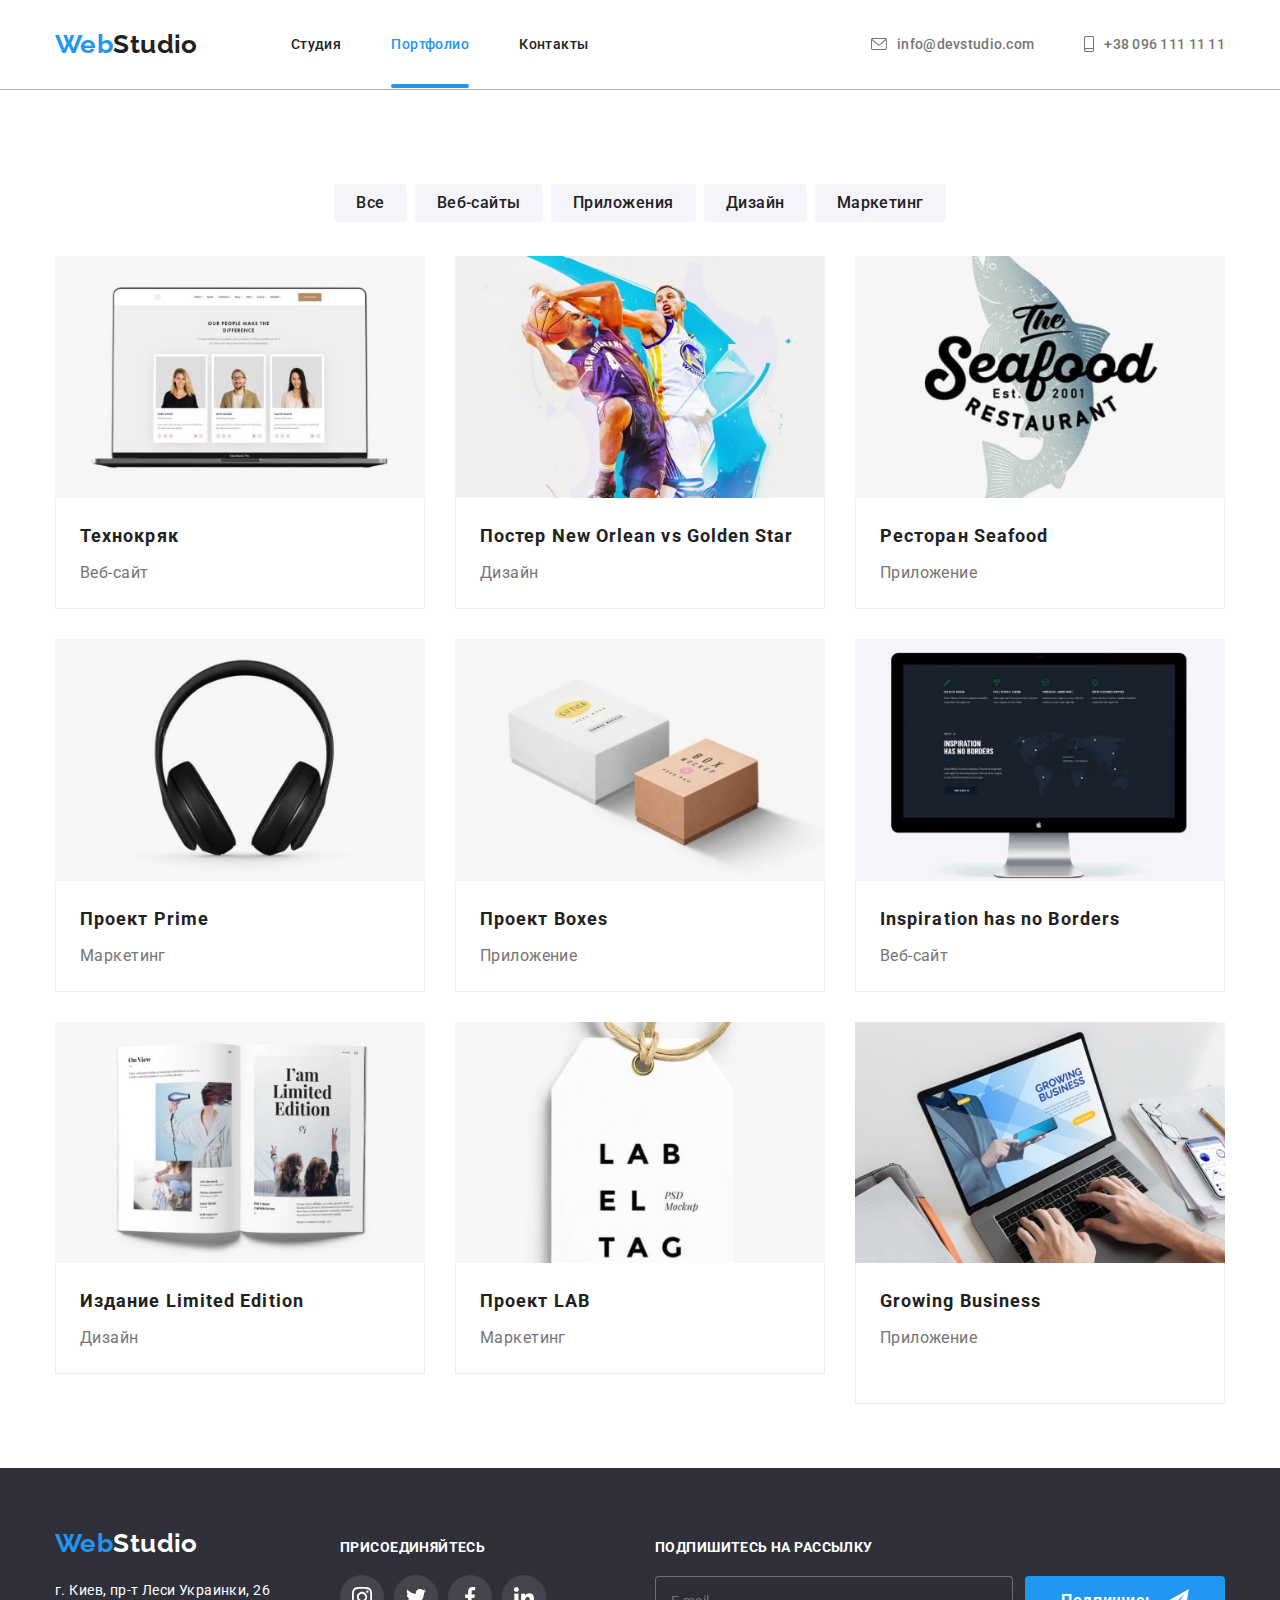
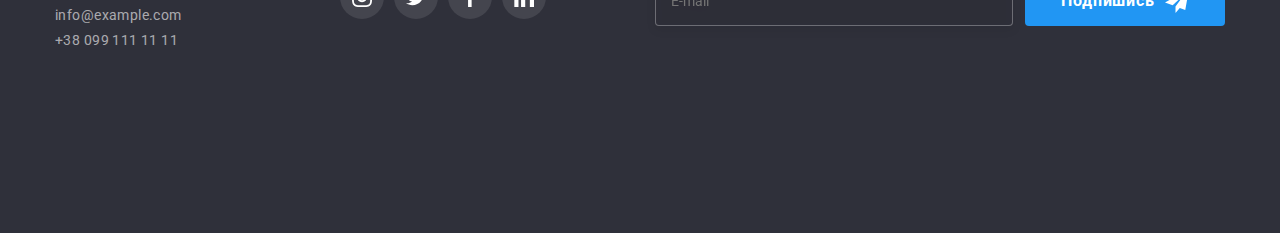
==== commit 7d8482dd: "rrr" ====
--- a/portfolio.html
+++ b/portfolio.html
@@ -15,90 +15,90 @@
 <body>
 	
 	<!--Шапка портфоліо-->
-		<header class="header">
-			<div class="container header__container">
-				<nav class="nav">
-					<a href="./index.html" class="navigation__logo"> <span class="navigation__web">Web</span>Studio</a>
-					<ul class="nav-list">
-						<li class="nav-list__item"><a class="nav-list__link--studio" href="./index.html">Студия</a></li>
-						<li class="nav-list__item"><a class="nav-list__link--portfolio current" href="./portfolio.html">Портфолио</a>
-						</li>
-						<li class="nav-list__item"><a class="nav-list__link--contact" href="#">Контакты</a></li>
+	<header class="header">
+		<div class="container header__container">
+			<nav class="nav">
+				<a href="./index.html" class="navigation__logo"> <span class="navigation__web">Web</span>Studio</a>
+				<ul class="nav-list">
+					<li class="nav-list__item"><a class="nav-list__link--studio" href="./index.html">Студия</a></li>
+					<li class="nav-list__item"><a class="nav-list__link--portfolio current" href="./portfolio.html">Портфолио</a>
+					</li>
+					<li class="nav-list__item"><a class="nav-list__link--contact" href="#">Контакты</a></li>
+				</ul>
+			</nav>
+
+			<button data-menu-open type="button" class="menu-open">
+				<svg class="menu-icon" width="24px" height="16px">
+					<use href="./images/icons/sprite.svg#icon-menu_open"></use>
+				</svg>
+			</button>
+
+			<ul class="contact__list">
+				<li class="contact__item">
+					<a class="contact__link" href="mailto:info@devstudio.com">
+						<svg class="contact__icon" width="16px" height="12px">
+							<use href="./images/icons/sprite.svg#icon-mail"></use>
+						</svg>
+						info@devstudio.com</a>
+				</li>
+
+				<li class="contact__item"><a class="contact__link" href="tel:+380961111111">
+						<svg class="contact__icon" width="10px" height="40px">
+							<use href="./images/icons/sprite.svg#icon-smartphone"></use>
+						</svg>
+						+38 096 111 11 11</a></li>
+			</ul>
+
+			<div data-menu class="mob-menu is-hidden">
+				<div class="container mob-menu__container">
+					<button data-menu-close type="button" class="mob-menu__close">
+						<svg class="" width="19px" height="19px">
+							<use href="./images/icons/sprite.svg#icon-close_menu"></use>
+						</svg>
+					</button>
+					<ul class="mob-menu__nav-list">
+						<li class="mob-menu__nav-item">
+							<a class="mob-menu__nav-link mob-menu__nav-link--current" href="./index.html">Студия</a>
+						</li>
+
+						<li class="mob-menu__nav-item">
+							<a class="mob-menu__nav-link" href="./portfolio.html">Портфолио</a>
+						</li>
+
+						<li class="mob-menu__nav-item">
+							<a class="mob-menu__nav-link" href="#">Контакты</a>
+						</li>
 					</ul>
-				</nav>
-		
-				<button data-menu-open type="button" class="menu-open">
-					<svg class="menu-icon" width="24px" height="16px">
-						<use href="./images/sprite.svg#icon-menu_open"></use>
-					</svg>
-				</button>
-		
-				<ul class="contact__list">
-					<li class="contact__item">
-						<a class="contact__link" href="mailto:info@devstudio.com">
-							<svg class="contact__icon" width="16px" height="12px">
-								<use href="./images/sprite.svg#icon-envelope"></use>
-							</svg>
-							info@devstudio.com</a>
-					</li>
-		
-					<li class="contact__item"><a class="contact__link" href="tel:+380961111111">
-							<svg class="contact__icon" width="10px" height="40px">
-								<use href="./images/sprite.svg#icon-smartphone"></use>
-							</svg>
-							+38 096 111 11 11</a></li>
-				</ul>
-		
-				<div data-menu class="mob-menu is-hidden">
-					<div class="container mob-menu__container">
-						<button data-menu-close type="button" class="mob-menu__close">
-							<svg class="" width="19px" height="19px">
-								<use href="./images/sprite.svg#icon-close_menu"></use>
-							</svg>
-						</button>
-						<ul class="mob-menu__nav-list">
-							<li class="mob-menu__nav-item">
-								<a class="mob-menu__nav-link " href="./index.html">Студия</a>
-							</li>
-		
-							<li class="mob-menu__nav-item">
-								<a class="mob-menu__nav-link mob-menu__nav-link--current" href="./portfolio.html">Портфолио</a>
-							</li>
-		
-							<li class="mob-menu__nav-item">
-								<a class="mob-menu__nav-link" href="#">Контакты</a>
+
+					<div class="mob-menu__bottom">
+						<ul class="mob-menu__contacts-list">
+							<li class="mob-menu__contacts-item">
+								<a class="mob-menu__contacts-link" href="tel:+380961111111">tel:+380961111111</a>
+							</li>
+							<li class="mob-menu__contacts-item">
+								<a class="mob-menu__contacts-link" href="mailto:info@devstudio.com">info@devstudio.com</a>
 							</li>
 						</ul>
-		
-						<div class="mob-menu__bottom">
-							<ul class="mob-menu__contacts-list">
-								<li class="mob-menu__contacts-item">
-									<a class="mob-menu__contacts-link" href="tel:+380961111111">tel:+380961111111</a>
-								</li>
-								<li class="mob-menu__contacts-item">
-									<a class="mob-menu__contacts-link" href="mailto:info@devstudio.com">info@devstudio.com</a>
-								</li>
-							</ul>
-		
-							<ul class="mob-menu__media-list">
-								<li class="mob-menu__media-item">
-									<a class="mob-menu__media-link" href="">Instagram</a>
-								</li>
-								<li class="mob-menu__media-item">
-									<a class="mob-menu__media-link" href="">Twitter</a>
-								</li>
-								<li class="mob-menu__media-item">
-									<a class="mob-menu__media-link" href="">Facebook</a>
-								</li>
-								<li class="mob-menu__media-item">
-									<a class="mob-menu__media-link" href="">LinkedIn</a>
-								</li>
-							</ul>
-						</div>
+
+						<ul class="mob-menu__media-list">
+							<li class="mob-menu__media-item">
+								<a class="mob-menu__media-link" href="">Instagram</a>
+							</li>
+							<li class="mob-menu__media-item">
+								<a class="mob-menu__media-link" href="">Twitter</a>
+							</li>
+							<li class="mob-menu__media-item">
+								<a class="mob-menu__media-link" href="">Facebook</a>
+							</li>
+							<li class="mob-menu__media-item">
+								<a class="mob-menu__media-link" href="">LinkedIn</a>
+							</li>
+						</ul>
 					</div>
 				</div>
 			</div>
-		</header>
+		</div>
+	</header>
 	
 	<main>	
 		<section class="portfolio">
@@ -280,70 +280,70 @@
 		</section>
 	</main>
 
-<footer class="footer">
-	<div class="container footer-container">
-
-		<div class="footer__tablet">
-			<div class="footer__box">
-				<a href="./index.html" class="footer__logo"> <span class="footer__web">Web</span><span
-						class="footer-address__white">Studio</span></a>
-				<address class="footer-address">
-					<p class="footer-address__name">г. Киев, пр-т Леси Украинки, 26</p>
-					<ul class="footer-address__list">
-						<li><a class="footer-address__link" href="mailto:info@example.com">info@example.com</a></li>
-						<li><a class="footer-address__link" href="tel:+380991111111">+38 099 111 11 11</a></li>
+	<footer class="footer">
+		<div class="container footer-container">
+
+			<div class="footer__tablet">
+				<div class="footer__box">
+					<a href="./index.html" class="footer__logo"> <span class="footer__web">Web</span><span
+							class="footer-address__white">Studio</span></a>
+					<address class="footer-address">
+						<p class="footer-address__name">г. Киев, пр-т Леси Украинки, 26</p>
+						<ul class="footer-address__list">
+							<li><a class="footer-address__link" href="mailto:info@example.com">info@example.com</a></li>
+							<li><a class="footer-address__link" href="tel:+380991111111">+38 099 111 11 11</a></li>
+						</ul>
+					</address>
+				</div>
+
+				<div class="footer-icon__box">
+					<p class="footer-icon__title">присоединяйтесь</p>
+					<ul class="footer-icon__list">
+						<li class="footer-icon__item">
+							<a class="footer-icon__link" href="">
+								<svg class="footer-icon__svg">
+									<use href="./images/icons/sprite.svg#icon-instagram"></use>
+								</svg>
+							</a>
+						</li>
+						<li class="footer-icon__item">
+							<a class="footer-icon__link" href="">
+								<svg class="footer-icon__svg">
+									<use href="./images/icons/sprite.svg#icon-twitter"></use>
+								</svg>
+							</a>
+						</li>
+						<li class="footer-icon__item">
+							<a class="footer-icon__link" href="">
+								<svg class="footer-icon__svg">
+									<use href="./images/icons/sprite.svg#icon-facebook"></use>
+								</svg>
+							</a>
+						</li>
+						<li class="footer-icon__item">
+							<a class="footer-icon__link" href="">
+								<svg class="footer-icon__svg">
+									<use href="./images/icons/sprite.svg#icon-linkedin"></use>
+								</svg>
+							</a>
+						</li>
 					</ul>
-				</address>
+				</div>
 			</div>
 
-			<div class="footer-icon__box">
-				<p class="footer-icon__title">присоединяйтесь</p>
-				<ul class="footer-icon__list">
-					<li class="footer-icon__item">
-						<a class="footer-icon__link" href="">
-							<svg class="footer-icon__svg">
-								<use href="./images/sprite.svg#icon-instagram"></use>
-							</svg>
-						</a>
-					</li>
-					<li class="footer-icon__item">
-						<a class="footer-icon__link" href="">
-							<svg class="footer-icon__svg">
-								<use href="./images/sprite.svg#icon-twitter"></use>
-							</svg>
-						</a>
-					</li>
-					<li class="footer-icon__item">
-						<a class="footer-icon__link" href="">
-							<svg class="footer-icon__svg">
-								<use href="./images/sprite.svg#icon-facebook"></use>
-							</svg>
-						</a>
-					</li>
-					<li class="footer-icon__item">
-						<a class="footer-icon__link" href="">
-							<svg class="footer-icon__svg">
-								<use href="./images/sprite.svg#icon-linkedin"></use>
-							</svg>
-						</a>
-					</li>
-				</ul>
-			</div>
+			<form action="#" class="footer-form">
+				<p class="footer-form__title">Подпишитесь на рассылку</p>
+				<div class="footer-form__list">
+					<input class="footer-form__mail" type="email" name="email" placeholder="E-mail" required>
+					<button type="submit" class="footer-form__button">Подпишись
+						<svg class="footer-form__svg" width="24" height="24" viewBox="0 0 24 24" fill="none" xmlns="http://www.w3.org/2000/svg">
+							<path d="M24 0L0 13.5L7.66994 16.3407L19.5 5.25002L10.5017 17.3896L10.509 17.3923L10.5 17.3896V24.0001L14.8013 18.982L20.2501 21.0001L24 0Z" fill="white"/>
+						</svg>
+					</button>
+				</div>
+			</form>
 		</div>
-
-		<form action="#" class="footer-form">
-			<p class="footer-form__title">Подпишитесь на рассылку</p>
-			<div class="footer-form__list">
-				<input class="footer-form__mail" type="email" name="email" placeholder="E-mail" required>
-				<button type="submit" class="footer-form__button">Подпишись
-					<svg class="footer-form__svg" width="24" height="24">
-						<use href="./images/sprite.svg#icon-send"></use>
-					</svg>
-				</button>
-			</div>
-		</form>
-	</div>
-</footer>
+	</footer>
 
 <script src="./js/menu.js"></script>
 
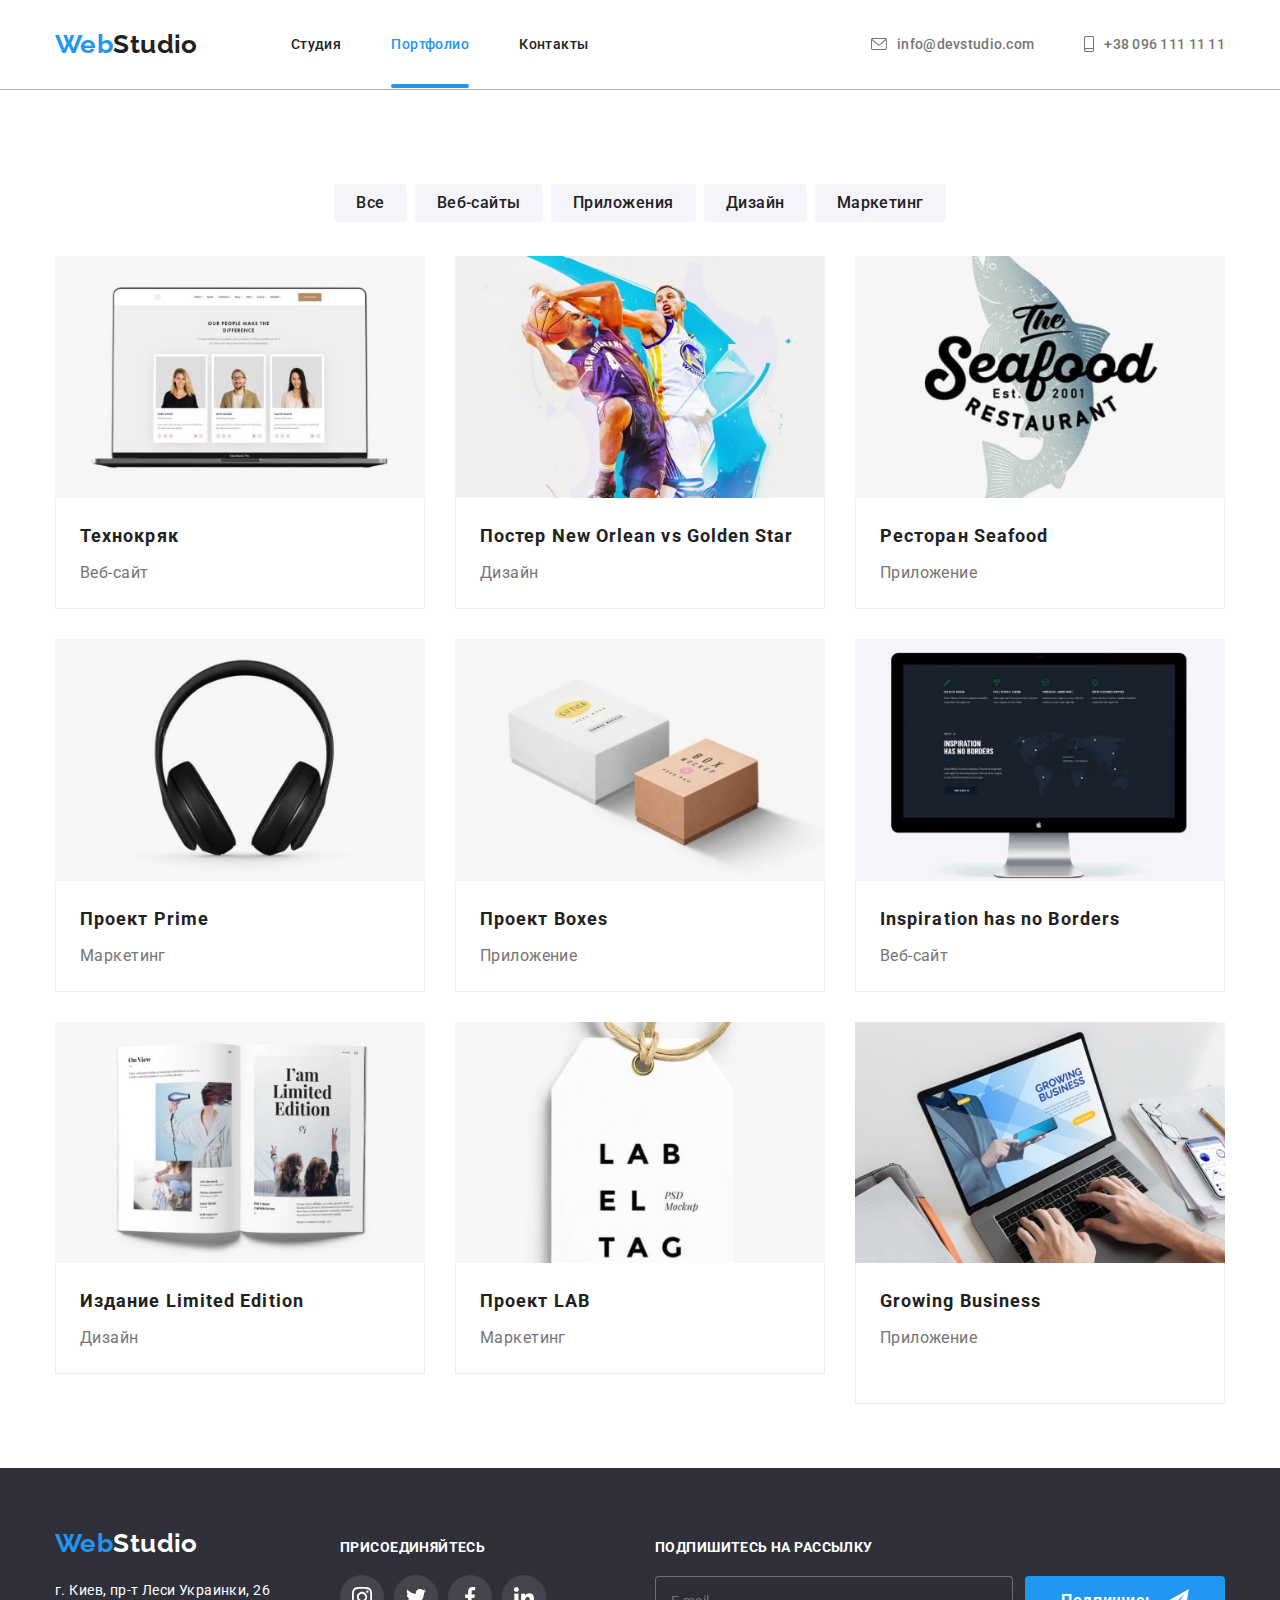
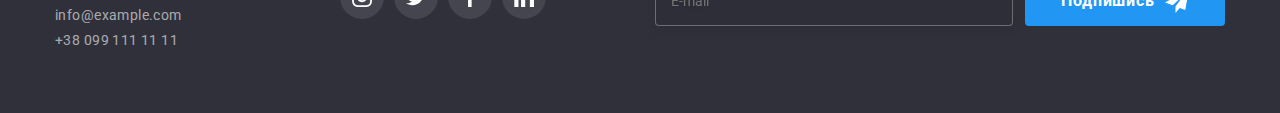
==== commit 1be299b6: "ggg" ====
--- a/portfolio.html
+++ b/portfolio.html
@@ -1,19 +1,23 @@
 <!DOCTYPE html>
 <html lang="ru">
+
 <head>
 	<meta charset="UTF-8">
 	<meta http-equiv="X-UA-Compatible" content="IE=edge">
 	<meta name="viewport" content="width=device-width, initial-scale=1.0">
 	<link rel="preconnect" href="https://fonts.gstatic.com">
-	<link href="https://fonts.googleapis.com/css2?family=Raleway:wght@700&family=Roboto:wght@400;500;700;900&display=swap"
+	<link
+		href="https://fonts.googleapis.com/css2?family=Raleway:wght@700&family=Roboto:wght@400;500;700;900&display=swap"
 		rel="stylesheet">
-	<link rel="stylesheet" href="https://cdnjs.cloudflare.com/ajax/libs/modern-normalize/1.0.0/modern-normalize.min.css">
+	<link rel="stylesheet"
+		href="https://cdnjs.cloudflare.com/ajax/libs/modern-normalize/1.0.0/modern-normalize.min.css">
 	<link rel="stylesheet" href="./css/styles.css">
 	<link rel="stylesheet" href="./css/main.min.css">
 	<title>WebStudio</title>
 </head>
+
 <body>
-	
+
 	<!--Шапка портфоліо-->
 	<header class="header">
 		<div class="container header__container">
@@ -21,7 +25,8 @@
 				<a href="./index.html" class="navigation__logo"> <span class="navigation__web">Web</span>Studio</a>
 				<ul class="nav-list">
 					<li class="nav-list__item"><a class="nav-list__link--studio" href="./index.html">Студия</a></li>
-					<li class="nav-list__item"><a class="nav-list__link--portfolio current" href="./portfolio.html">Портфолио</a>
+					<li class="nav-list__item"><a class="nav-list__link--portfolio current"
+							href="./portfolio.html">Портфолио</a>
 					</li>
 					<li class="nav-list__item"><a class="nav-list__link--contact" href="#">Контакты</a></li>
 				</ul>
@@ -76,7 +81,8 @@
 								<a class="mob-menu__contacts-link" href="tel:+380961111111">tel:+380961111111</a>
 							</li>
 							<li class="mob-menu__contacts-item">
-								<a class="mob-menu__contacts-link" href="mailto:info@devstudio.com">info@devstudio.com</a>
+								<a class="mob-menu__contacts-link"
+									href="mailto:info@devstudio.com">info@devstudio.com</a>
 							</li>
 						</ul>
 
@@ -99,184 +105,202 @@
 			</div>
 		</div>
 	</header>
-	
-	<main>	
+
+	<main>
 		<section class="portfolio">
 			<div class="container">
 				<h1 class="titleNone">Кнопки навигация</h1>
-					<ul class="portfolio-filter">
-						<li class="portfolio-filter__item ">
-							<button class="portfolio-filter__button" type="button">Все</button>
-						</li>
-						<li class="portfolio-filter__item">
-							<button class="portfolio-filter__button" type="button">Веб-сайты</button>
-						</li>
-						<li class="portfolio-filter__item">
-							<button class="portfolio-filter__button" type="button">Приложения</button>
-						</li>
-						<li class="portfolio-filter__item">
-							<button class="portfolio-filter__button" type="button">Дизайн</button>
-						</li>
-						<li class="portfolio-filter__item">
-							<button class="portfolio-filter__button" type="button">Маркетинг</button>
-						</li>
-					</ul>
+				<ul class="portfolio-filter">
+					<li class="portfolio-filter__item ">
+						<button class="portfolio-filter__button" type="button">Все</button>
+					</li>
+					<li class="portfolio-filter__item">
+						<button class="portfolio-filter__button" type="button">Веб-сайты</button>
+					</li>
+					<li class="portfolio-filter__item">
+						<button class="portfolio-filter__button" type="button">Приложения</button>
+					</li>
+					<li class="portfolio-filter__item">
+						<button class="portfolio-filter__button" type="button">Дизайн</button>
+					</li>
+					<li class="portfolio-filter__item">
+						<button class="portfolio-filter__button" type="button">Маркетинг</button>
+					</li>
+				</ul>
 				<h2 class="titleNone">Карточки портфолио</h2>
-						<ul class="portfolio-cards">
-	
-							<li class="portfolio-cards__list">
-								<a class="portfolio-cards__link" href="#">
-									<div class="portfolio-cards__thumb">
-										<img srcset="./images/mobile/mob-technokryak.jpg 1x, ./images/mobile/mob-technokryak2x.jpg 2x" src="./images/mobile/mob-technokryak.jpg" alt="Ноутбук">
-										<div class="portfolio-overlay">
-											<p class="portfolio-overlay__text">Технокряк это современная площадка распространения коронавируса. Компании используют эту платформу для цифрового
-											шпионажа и атак на защищённые сервера конкурентов.</p>
-										</div>
-									</div>	
-									<div class="portfolio-name">
-										<h3 class="portfolio-name__title">Технокряк</h3>
-										<p class="portfolio-name__text">Веб-сайт</p>
-									</div>		
-								</a>
-							</li>
-
-							<li class="portfolio-cards__list">
-								<a class="portfolio-cards__link" href="#">
-									<div class="portfolio-cards__thumb">
-										<img srcset="./images/mobile/mob-gsw.jpg 1x, ./images/mobile/mob-gsw2x.jpg 2x" src="./images/mobile/mob-gsw.jpg" alt="Баскетбол" >
-										<div class="portfolio-overlay">
-											<p class="portfolio-overlay__text">Технокряк это современная площадка распространения коронавируса. Компании используют эту
-												платформу для цифрового
-												шпионажа и атак на защищённые сервера конкурентов.</p>
-										</div>
-									</div>	
-									<div class="portfolio-name">
-										<h3 class="portfolio-name__title">Постер New Orlean vs Golden Star</h3>
-										<p class="portfolio-name__text">Дизайн</p>
-									</div>
-								</a>
-							</li>
-
-							<li class="portfolio-cards__list">
-								<a class="portfolio-cards__link" href="#">
-									<div class="portfolio-cards__thumb">
-										<img srcset="./images/mobile/mob-restaurant.jpg 1x, ./images/mobile/mob-restaurant2x.jpg 2x" src="./images/mobile/mob-restaurant.jpg" alt="Приложение" >
-										<div class="portfolio-overlay">
-											<p class="portfolio-overlay__text">Технокряк это современная площадка распространения коронавируса. Компании используют эту
-												платформу для цифрового
-												шпионажа и атак на защищённые сервера конкурентов.</p>
-										</div>
-									</div>	
-									<div class="portfolio-name">
-										<h3 class="portfolio-name__title">Ресторан Seafood</h3>
-										<p class="portfolio-name__text">Приложение</p>
-									</div>
-								</a>	
-							</li>
-
-							<li class="portfolio-cards__list">
-								<a class="portfolio-cards__link" href="#">
-									<div class="portfolio-cards__thumb">
-											<img srcset="./images/mobile/mob-ears.jpg 1x, ./images/mobile/mob-ears2x.jpg 2x" src="./images/mobile/mob-ears.jpg" alt="Наушники" >
-											<div class="portfolio-overlay">
-												<p class="portfolio-overlay__text">Технокряк это современная площадка распространения коронавируса. Компании используют эту
-													платформу для цифрового
-													шпионажа и атак на защищённые сервера конкурентов.</p>
-											</div>
-									</div>
-									<div class="portfolio-name">
-										<h3 class="portfolio-name__title">Проект Prime</h3>
-										<p class="portfolio-name__text">Маркетинг</p>
-									</div>
-								</a>	
-							</li>
-
-							<li class="portfolio-cards__list">
-								<a class="portfolio-cards__link" href="#">
-									<div class="portfolio-cards__thumb">
-											<img srcset="./images/mobile/mob-boxes.jpg 1x, ./images/mobile/mob-boxes2x.jpg 2x" src="./images/mobile/mob-boxes.jpg" src="./images/box.jpg" alt="Коробка" >
-											<div class="portfolio-overlay">
-												<p class="portfolio-overlay__text">Технокряк это современная площадка распространения коронавируса. Компании используют эту
-													платформу для цифрового
-													шпионажа и атак на защищённые сервера конкурентов.</p>
-											</div>
-									</div>	
-									<div class="portfolio-name">
-										<h3 class="portfolio-name__title">Проект Boxes</h3>
-										<p class="portfolio-name__text">Приложение</p>
-									</div>
-								</a>	
-							</li>
-
-							<li class="portfolio-cards__list">
-								<a class="portfolio-cards__link" href="#">
-									<div class="portfolio-cards__thumb">
-										<img srcset="./images/mobile/mob-monitor.jpg 1x, ./images/mobile/mob-monitor2x.jpg 2x" src="./images/mobile/mob-monitomobile" src="./images/screen.jpg" alt="Экран" >
-										<div class="portfolio-overlay">
-											<p class="portfolio-overlay__text">Технокряк это современная площадка распространения коронавируса. Компании используют эту
-												платформу для цифрового
-												шпионажа и атак на защищённые сервера конкурентов.</p>
-										</div>
-									</div>	
-									<div class="portfolio-name">
-										<h3 class="portfolio-name__title">Inspiration has no Borders</h3>
-										<p class="portfolio-name__text">Веб-сайт</p>
-									</div>
-								</a>		
-							</li>
-
-							<li class="portfolio-cards__list">
-								<a class="portfolio-cards__link" href="#">
-									<div class="portfolio-cards__thumb">
-										<img srcset="./images/mobile/mob-limed.jpg 1x, ./images/mobile/mob-limed2x.jpg 2x" src="./images/mobile/mob-limed.jpg"  alt="Книга" >
-										<div class="portfolio-overlay">
-											<p class="portfolio-overlay__text">Технокряк это современная площадка распространения коронавируса. Компании используют эту
-												платформу для цифрового
-												шпионажа и атак на защищённые сервера конкурентов.</p>
-										</div>
-									</div>	
-										<div class="portfolio-name">
-											<h3 class="portfolio-name__title">Издание Limited Edition</h3>
-											<p class="portfolio-name__text">Дизайн</p>
-										</div>
-								</a>		
-							</li>
-
-							<li class="portfolio-cards__list">
-								<a class="portfolio-cards__link" href="#">
-									<div class="portfolio-cards__thumb">
-										<img srcset="./images/mobile/mob-lab.jpg 1x, ./images/mobile/mob-lab2x.jpg 2x" src="./images/mobile/mob-lamobile" src="./images/label.jpg" alt="Label" >
-										<div class="portfolio-overlay">
-											<p class="portfolio-overlay__text">Технокряк это современная площадка распространения коронавируса. Компании используют эту
-												платформу для цифрового
-												шпионажа и атак на защищённые сервера конкурентов.</p>
-										</div>
-									</div>	
-									<div class="portfolio-name">
-										<h3 class="portfolio-name__title">Проект LAB</h3>
-										<p class="portfolio-name__text">Маркетинг</p>
-									</div>
-								</a>	
-							</li>
-
-							<li class="portfolio-cards__list">
-								<a class="portfolio-cards__link" href="#">
-									<div class="portfolio-cards__thumb">
-										<img srcset="./images/mobile/mob-business.jpg 1x, ./images/mobile/mob-business2x.jmobile" src="./images/mobile/work.jpg" alt="Работа">
-										<div class="portfolio-overlay">
-											<p class="portfolio-overlay__text">Технокряк это современная площадка распространения коронавируса. Компании используют эту
-												платформу для цифрового
-												шпионажа и атак на защищённые сервера конкурентов.</p>
-										</div>
-									</div>	
-									<div class="portfolio-name">
-										<h3 class="portfolio-name__title">Growing Business</h3>
-										<p class="portfolio-name__text">Приложение</p>
-									</div>
-								</a>	
-							</li>
-						</ul>
-				</div>
+				<ul class="portfolio-cards">
+
+					<li class="portfolio-cards__list">
+						<a class="portfolio-cards__link" href="#">
+							<div class="portfolio-cards__thumb">
+								<img srcset="./images/mobile/mob-technokryak.jpg 1x, ./images/mobile/mob-technokryak2x.jpg 2x"
+									src="./images/mobile/mob-technokryak.jpg" alt="Ноутбук">
+								<div class="portfolio-overlay">
+									<p class="portfolio-overlay__text">Технокряк это современная площадка
+										распространения коронавируса. Компании используют эту платформу для цифрового
+										шпионажа и атак на защищённые сервера конкурентов.</p>
+								</div>
+							</div>
+							<div class="portfolio-name">
+								<h3 class="portfolio-name__title">Технокряк</h3>
+								<p class="portfolio-name__text">Веб-сайт</p>
+							</div>
+						</a>
+					</li>
+
+					<li class="portfolio-cards__list">
+						<a class="portfolio-cards__link" href="#">
+							<div class="portfolio-cards__thumb">
+								<img srcset="./images/mobile/mob-gsw.jpg 1x, ./images/mobile/mob-gsw2x.jpg 2x"
+									src="./images/mobile/mob-gsw.jpg" alt="Баскетбол">
+								<div class="portfolio-overlay">
+									<p class="portfolio-overlay__text">Технокряк это современная площадка
+										распространения коронавируса. Компании используют эту
+										платформу для цифрового
+										шпионажа и атак на защищённые сервера конкурентов.</p>
+								</div>
+							</div>
+							<div class="portfolio-name">
+								<h3 class="portfolio-name__title">Постер New Orlean vs Golden Star</h3>
+								<p class="portfolio-name__text">Дизайн</p>
+							</div>
+						</a>
+					</li>
+
+					<li class="portfolio-cards__list">
+						<a class="portfolio-cards__link" href="#">
+							<div class="portfolio-cards__thumb">
+								<img srcset="./images/mobile/mob-restaurant.jpg 1x, ./images/mobile/mob-restaurant2x.jpg 2x"
+									src="./images/mobile/mob-restaurant.jpg" alt="Приложение">
+								<div class="portfolio-overlay">
+									<p class="portfolio-overlay__text">Технокряк это современная площадка
+										распространения коронавируса. Компании используют эту
+										платформу для цифрового
+										шпионажа и атак на защищённые сервера конкурентов.</p>
+								</div>
+							</div>
+							<div class="portfolio-name">
+								<h3 class="portfolio-name__title">Ресторан Seafood</h3>
+								<p class="portfolio-name__text">Приложение</p>
+							</div>
+						</a>
+					</li>
+
+					<li class="portfolio-cards__list">
+						<a class="portfolio-cards__link" href="#">
+							<div class="portfolio-cards__thumb">
+								<img srcset="./images/mobile/mob-ears.jpg 1x, ./images/mobile/mob-ears2x.jpg 2x"
+									src="./images/mobile/mob-ears.jpg" alt="Наушники">
+								<div class="portfolio-overlay">
+									<p class="portfolio-overlay__text">Технокряк это современная площадка
+										распространения коронавируса. Компании используют эту
+										платформу для цифрового
+										шпионажа и атак на защищённые сервера конкурентов.</p>
+								</div>
+							</div>
+							<div class="portfolio-name">
+								<h3 class="portfolio-name__title">Проект Prime</h3>
+								<p class="portfolio-name__text">Маркетинг</p>
+							</div>
+						</a>
+					</li>
+
+					<li class="portfolio-cards__list">
+						<a class="portfolio-cards__link" href="#">
+							<div class="portfolio-cards__thumb">
+								<img srcset="./images/mobile/mob-boxes.jpg 1x, ./images/mobile/mob-boxes2x.jpg 2x"
+									src="./images/mobile/mob-boxes.jpg" src="./images/box.jpg" alt="Коробка">
+								<div class="portfolio-overlay">
+									<p class="portfolio-overlay__text">Технокряк это современная площадка
+										распространения коронавируса. Компании используют эту
+										платформу для цифрового
+										шпионажа и атак на защищённые сервера конкурентов.</p>
+								</div>
+							</div>
+							<div class="portfolio-name">
+								<h3 class="portfolio-name__title">Проект Boxes</h3>
+								<p class="portfolio-name__text">Приложение</p>
+							</div>
+						</a>
+					</li>
+
+					<li class="portfolio-cards__list">
+						<a class="portfolio-cards__link" href="#">
+							<div class="portfolio-cards__thumb">
+								<img srcset="./images/mobile/mob-monitor.jpg 1x, ./images/mobile/mob-monitor2x.jpg 2x"
+									src="./images/mobile/mob-monitomobile" src="./images/screen.jpg" alt="Экран">
+								<div class="portfolio-overlay">
+									<p class="portfolio-overlay__text">Технокряк это современная площадка
+										распространения коронавируса. Компании используют эту
+										платформу для цифрового
+										шпионажа и атак на защищённые сервера конкурентов.</p>
+								</div>
+							</div>
+							<div class="portfolio-name">
+								<h3 class="portfolio-name__title">Inspiration has no Borders</h3>
+								<p class="portfolio-name__text">Веб-сайт</p>
+							</div>
+						</a>
+					</li>
+
+					<li class="portfolio-cards__list">
+						<a class="portfolio-cards__link" href="#">
+							<div class="portfolio-cards__thumb">
+								<img srcset="./images/mobile/mob-limed.jpg 1x, ./images/mobile/mob-limed2x.jpg 2x"
+									src="./images/mobile/mob-limed.jpg" alt="Книга">
+								<div class="portfolio-overlay">
+									<p class="portfolio-overlay__text">Технокряк это современная площадка
+										распространения коронавируса. Компании используют эту
+										платформу для цифрового
+										шпионажа и атак на защищённые сервера конкурентов.</p>
+								</div>
+							</div>
+							<div class="portfolio-name">
+								<h3 class="portfolio-name__title">Издание Limited Edition</h3>
+								<p class="portfolio-name__text">Дизайн</p>
+							</div>
+						</a>
+					</li>
+
+					<li class="portfolio-cards__list">
+						<a class="portfolio-cards__link" href="#">
+							<div class="portfolio-cards__thumb">
+								<img srcset="./images/mobile/mob-lab.jpg 1x, ./images/mobile/mob-lab2x.jpg 2x"
+									src="./images/mobile/mob-lamobile" src="./images/label.jpg" alt="Label">
+								<div class="portfolio-overlay">
+									<p class="portfolio-overlay__text">Технокряк это современная площадка
+										распространения коронавируса. Компании используют эту
+										платформу для цифрового
+										шпионажа и атак на защищённые сервера конкурентов.</p>
+								</div>
+							</div>
+							<div class="portfolio-name">
+								<h3 class="portfolio-name__title">Проект LAB</h3>
+								<p class="portfolio-name__text">Маркетинг</p>
+							</div>
+						</a>
+					</li>
+
+					<li class="portfolio-cards__list">
+						<a class="portfolio-cards__link" href="#">
+							<div class="portfolio-cards__thumb">
+								<img srcset="./images/mobile/mob-business.jpg 1x, ./images/mobile/mob-business2x.jmobile"
+									src="./images/mobile/work.jpg" alt="Работа">
+								<div class="portfolio-overlay">
+									<p class="portfolio-overlay__text">Технокряк это современная площадка
+										распространения коронавируса. Компании используют эту
+										платформу для цифрового
+										шпионажа и атак на защищённые сервера конкурентов.</p>
+								</div>
+							</div>
+							<div class="portfolio-name">
+								<h3 class="portfolio-name__title">Growing Business</h3>
+								<p class="portfolio-name__text">Приложение</p>
+							</div>
+						</a>
+					</li>
+				</ul>
+			</div>
 		</section>
 	</main>
 
@@ -336,8 +360,11 @@
 				<div class="footer-form__list">
 					<input class="footer-form__mail" type="email" name="email" placeholder="E-mail" required>
 					<button type="submit" class="footer-form__button">Подпишись
-						<svg class="footer-form__svg" width="24" height="24" viewBox="0 0 24 24" fill="none" xmlns="http://www.w3.org/2000/svg">
-							<path d="M24 0L0 13.5L7.66994 16.3407L19.5 5.25002L10.5017 17.3896L10.509 17.3923L10.5 17.3896V24.0001L14.8013 18.982L20.2501 21.0001L24 0Z" fill="white"/>
+						<svg class="footer-form__svg" width="24" height="24" viewBox="0 0 24 24" fill="none"
+							xmlns="http://www.w3.org/2000/svg">
+							<path
+								d="M24 0L0 13.5L7.66994 16.3407L19.5 5.25002L10.5017 17.3896L10.509 17.3923L10.5 17.3896V24.0001L14.8013 18.982L20.2501 21.0001L24 0Z"
+								fill="white" />
 						</svg>
 					</button>
 				</div>
@@ -345,7 +372,8 @@
 		</div>
 	</footer>
 
-<script src="./js/menu.js"></script>
+	<script src="./js/menu.js"></script>
 
 </body>
+
 </html>--- a/css/main.min.css
+++ b/css/main.min.css
@@ -1,2 +1,2 @@
-:root{--color-grey: rgba(117, 117, 117, 1);--black-color: rgba(33, 33, 33, 1);--blue-color: rgba(33, 150, 243, 1);--color-white: rgb(255, 255, 255, 1);--background-section: rgb(47, 48, 58);--background-ourTeam: rgb(245, 244, 250, 1);--background-color-button: rgb(33, 150, 243);--footer-contact-color: rgba(255, 255, 255, 0.6);--background-color-filter: rgba(245, 244, 250, 1);--background-color-header: rgba(255, 255, 255, 1);--card-set-gap: 30px;--background-Hero: rgba(47, 48, 58, 0.4);--background-footer-icons: rgba(255, 255, 255, 0.1);--color-icons: rgb(175, 177, 184, 1);--cubic-bezier: cubic-bezier(0.4, 0, 0.2, 1);--border--cards: rgb(238, 238, 238)}.section{padding-top:60px;padding-bottom:60px}@media screen and (min-width: 1200px){.section{padding-top:94px;padding-bottom:94px}}*{text-decoration:none;list-style-type:none;-webkit-box-sizing:border-box;box-sizing:border-box;margin:0;padding:0}body{font-family:"Roboto", sans-serif;color:var(--black-color)}.titleNone{display:none}img{display:block;max-width:100%;height:auto}body{background-color:#ffffff;color:#212121;font-family:Roboto, sans-serif;font-weight:400;font-size:14px;letter-spacing:0.03em;overflow-x:hidden}.container{width:100%;margin:0 auto;padding-left:15px;padding-right:15px}@media screen and (min-width: 480px) and (max-width: 767px){.container{max-width:480px}}@media screen and (min-width: 768px) and (max-width: 1199px){.container{max-width:768px}}@media screen and (min-width: 1200px){.container{max-width:1200px}}.title{font-weight:bold;font-size:28px;line-height:1.166;text-align:center;letter-spacing:0.03em;margin-bottom:50px}@media screen and (min-width: 1200px){.title{font-size:36px}}.header{padding-top:24px;padding-bottom:25px;-webkit-box-align:center;-ms-flex-align:center;align-items:center;background:var(--background-color-header)}@media screen and (max-width: 767px){.header{height:60px}}.header__container{display:-webkit-box;display:-ms-flexbox;display:flex}.header{border-bottom:1px solid var(--color-icons)}.hero{text-align:center;background:var(--background-section);padding-top:118px;padding-bottom:118px;max-width:1600px;margin-right:auto;margin-left:auto;background-size:cover;background-position:center;background-repeat:no-repeat}@media screen and (max-width: 767px){.hero{max-width:480px;background-image:-webkit-gradient(linear, left top, right top, from(var(--background-Hero)), to(var(--background-Hero))),url(./../images/mobile/mob-hero.jpg);background-image:linear-gradient(to right, var(--background-Hero), var(--background-Hero)),url(./../images/mobile/mob-hero.jpg)}}@media screen and (max-width: 767px) and (min-device-pixel-ratio: 2), screen and (max-width: 767px) and (-webkit-min-device-pixel-ratio: 2), screen and (max-width: 767px) and (min-resolution: 192dpi), screen and (max-width: 767px) and (min-resolution: 2dppx){.hero{background-image:-webkit-gradient(linear, left top, right top, from(var(--background-Hero)), to(var(--background-Hero))),url(./../images/mobile/mob-hero2x.jpg);background-image:linear-gradient(to right, var(--background-Hero), var(--background-Hero)),url(./../images/mobile/mob-hero2x.jpg)}}@media screen and (min-width: 768px){.hero{background-image:-webkit-gradient(linear, left top, right top, from(var(--background-Hero)), to(var(--background-Hero))),url(./../images/tablet/tab-hero.jpg);background-image:linear-gradient(to right, var(--background-Hero), var(--background-Hero)),url(./../images/tablet/tab-hero.jpg)}}@media screen and (min-width: 768px) and (min-device-pixel-ratio: 2), screen and (min-width: 768px) and (-webkit-min-device-pixel-ratio: 2), screen and (min-width: 768px) and (min-resolution: 192dpi), screen and (min-width: 768px) and (min-resolution: 2dppx){.hero{background-image:-webkit-gradient(linear, left top, right top, from(var(--background-Hero)), to(var(--background-Hero))),url(./../images/tablet/tab-hero2x.jpg);background-image:linear-gradient(to right, var(--background-Hero), var(--background-Hero)),url(./../images/tablet/tab-hero2x.jpg)}}@media screen and (min-width: 1200px){.hero{background-image:-webkit-gradient(linear, left top, right top, from(var(--background-Hero)), to(var(--background-Hero))),url(./../images/desktop/desktop-hero.jpg);background-image:linear-gradient(to right, var(--background-Hero), var(--background-Hero)),url(./../images/desktop/desktop-hero.jpg)}}@media screen and (min-width: 1200px) and (min-device-pixel-ratio: 2), screen and (min-width: 1200px) and (-webkit-min-device-pixel-ratio: 2), screen and (min-width: 1200px) and (min-resolution: 192dpi), screen and (min-width: 1200px) and (min-resolution: 2dppx){.hero{background-image:-webkit-gradient(linear, left top, right top, from(var(--background-Hero)), to(var(--background-Hero))),url(./../images/desktop/desktop-hero2x.jpg);background-image:linear-gradient(to right, var(--background-Hero), var(--background-Hero)),url(./../images/desktop/desktop-hero2x.jpg)}}@media screen and (min-width: 1200px){.hero{padding-top:200px;padding-bottom:200px;max-width:1600px}}.hero__title{color:var(--color-white);font-style:normal;font-weight:900;font-size:26px;line-height:1.363;margin-bottom:30px;text-align:center}@media screen and (min-width: 1200px){.hero__title{font-size:44px;line-height:1.36}}.hero__button{display:inline-block;font-family:inherit;background-color:var(--background-color-button);color:var(--color-white);border:none;font-weight:bold;font-size:16px;line-height:1.875;-webkit-box-align:center;-ms-flex-align:center;align-items:center;cursor:pointer;padding:10px 32px;border-radius:4px}.hero__button:hover,.hero__button:focus{color:var(--color-white)}.description{padding-top:60px}@media screen and (min-width: 1200px){.description{padding-top:94px}}.description__list{margin-top:-30px}@media screen and (min-width: 768px){.description__list{display:-webkit-box;display:-ms-flexbox;display:flex;-ms-flex-wrap:wrap;flex-wrap:wrap;margin-left:-30px}}.description__tool{display:-webkit-box;display:-ms-flexbox;display:flex;width:100%;height:120px;-webkit-box-pack:center;-ms-flex-pack:center;justify-content:center;-webkit-box-align:center;-ms-flex-align:center;align-items:center;background-color:var(--background-color-filter);border-radius:4px;margin-bottom:30px}.description__item{width:100%;margin-top:30px}@media screen and (min-width: 768px){.description__item{-ms-flex-preferred-size:calc((100% - 60px) / 2);flex-basis:calc((100% - 60px) / 2);margin-left:30px}}@media screen and (min-width: 1200px){.description__item{-ms-flex-preferred-size:calc((100% - 120px) / 4);flex-basis:calc((100% - 120px) / 4)}}.description__title{font-weight:bold;font-size:14px;line-height:1.142;letter-spacing:0.03em;text-transform:uppercase;margin-bottom:10px;text-align:center}@media screen and (min-width: 768px){.description__title{text-align:left}}.description__text{-webkit-box-align:center;-ms-flex-align:center;align-items:center;font-weight:normal;font-size:14px;line-height:1.714;letter-spacing:0.03em;color:var(--color-grey)}.work{padding-top:0}@media screen and (max-width: 1199px){.work{display:none}}.work{padding-top:94px;padding-bottom:94px}.work__list{display:-webkit-box;display:-ms-flexbox;display:flex;-webkit-box-pack:center;-ms-flex-pack:center;justify-content:center}.work__item{position:relative}.work__item:not(:last-child){display:-webkit-box;display:-ms-flexbox;display:flex;margin-right:30px}.work__overlay{display:-webkit-box;display:-ms-flexbox;display:flex;-webkit-box-pack:center;-ms-flex-pack:center;justify-content:center;-webkit-box-align:center;-ms-flex-align:center;align-items:center;background:rgba(47,48,58,0.8);height:70px;width:370px;position:absolute;color:var(--color-white);bottom:0;width:370px}.team__list{text-align:center;margin-bottom:-30px}@media screen and (min-width: 768px){.team__list{display:-webkit-box;display:-ms-flexbox;display:flex;-ms-flex-wrap:wrap;flex-wrap:wrap;margin-left:-30px;margin-top:-30px}}.team__item{background-color:var(--color-white);-webkit-box-shadow:0px 1px 3px rgba(0,0,0,0.12),0px 1px 1px rgba(0,0,0,0.14),0px 2px 1px rgba(0,0,0,0.2);box-shadow:0px 1px 3px rgba(0,0,0,0.12),0px 1px 1px rgba(0,0,0,0.14),0px 2px 1px rgba(0,0,0,0.2);border-radius:0px 0px 4px 4px}@media screen and (min-width: 768px){.team__item{-ms-flex-preferred-size:calc((100% - 60px) / 2);flex-basis:calc((100% - 60px) / 2);margin-top:30px;margin-left:30px}}@media screen and (min-width: 1200px){.team__item{-ms-flex-preferred-size:calc((100% - 120px) / 4);flex-basis:calc((100% - 120px) / 4)}}.team{padding-top:60px;padding-bottom:60px;background:var(--background-ourTeam)}@media screen and (min-width: 1200px){.team{padding-top:94px;padding-bottom:94px}}.team__box{padding-top:30px;padding-right:32px;padding-bottom:24px;padding-left:32px}@media screen and (min-width: 1200px){.team__box{padding-bottom:30px}}.team__name{font-weight:500;font-size:16px;line-height:1.187;text-align:center;letter-spacing:0.03em;margin-bottom:10px}.team__work{font-weight:normal;font-size:16px;line-height:1.187;text-align:center;letter-spacing:0.03em;margin-bottom:16px}.clients{padding-top:94px;padding-bottom:94px}.clients__list{display:-webkit-box;display:-ms-flexbox;display:flex;-ms-flex-wrap:wrap;flex-wrap:wrap;margin-left:-30px;margin-top:-30px}@media screen and (min-width: 1200px){.clients__list{-ms-flex-wrap:nowrap;flex-wrap:nowrap}}.clients__item{-ms-flex-preferred-size:calc((100% - 60px) / 2);flex-basis:calc((100% - 60px) / 2);margin-left:30px;margin-top:30px}@media screen and (min-width: 768px) and (max-width: 1199px){.clients__item{-ms-flex-preferred-size:calc((100% - 90px) / 3);flex-basis:calc((100% - 90px) / 3)}}.clients__link{border:1px solid #afb1b8;fill:var(--color-icons);display:-webkit-box;display:-ms-flexbox;display:flex;height:92px;border-radius:4px;-webkit-box-pack:center;-ms-flex-pack:center;justify-content:center;-webkit-box-align:center;-ms-flex-align:center;align-items:center;-webkit-transition:fill 250ms var(--cubic-bezier),border 250ms var(--cubic-bezier);transition:fill 250ms var(--cubic-bezier),border 250ms var(--cubic-bezier)}.clients__link:focus,.clients__link:hover{fill:var(--blue-color);border-color:var(--blue-color)}.clients__icon{display:-webkit-box;display:-ms-flexbox;display:flex;-webkit-box-align:center;-ms-flex-align:center;align-items:center;-webkit-box-pack:center;-ms-flex-pack:center;justify-content:center;width:106px;height:60px;background-color:var(--color-white)}.clients__icon:focus,.clients__icon:hover{fill:var(--blue-color);border-color:var(--blue-color)}.footer{padding-top:60px;padding-bottom:60px;background-color:var(--background-section)}.footer-address__white{color:var(--color-white)}.footer__box{margin-bottom:60px;text-align:left;font-style:normal;font-weight:normal;font-size:14px;line-height:1.714;letter-spacing:0.03em;color:var(--color-white)}.footer-container{text-align:center}@media screen and (min-width: 1200px){.footer-container{display:-webkit-box;display:-ms-flexbox;display:flex}}@media screen and (min-width: 1200px){.footer-container{display:-webkit-box;display:-ms-flexbox;display:flex;-webkit-box-align:baseline;-ms-flex-align:baseline;align-items:baseline;text-align:left}}.footer__tablet{margin-bottom:60px}@media screen and (min-width: 768px){.footer__tablet{display:-webkit-box;display:-ms-flexbox;display:flex;-ms-flex-pack:distribute;justify-content:space-around;-webkit-box-align:baseline;-ms-flex-align:baseline;align-items:baseline}}.portfolio{padding-top:94px;padding-bottom:94px}.portfolio-cards{margin-bottom:-30px}@media screen and (min-width: 768px){.portfolio-cards{display:-webkit-box;display:-ms-flexbox;display:flex;-ms-flex-wrap:wrap;flex-wrap:wrap;margin-top:30px;margin-left:-30px}}.portfolio-cards__list{width:100%}.portfolio-cards__list:not(:last-child){margin-bottom:30px}@media screen and (min-width: 768px){.portfolio-cards__list{-ms-flex-preferred-size:calc((100% - 60px) / 2);flex-basis:calc((100% - 60px) / 2);margin-left:30px}}@media screen and (min-width: 1200px){.portfolio-cards__list{-ms-flex-preferred-size:calc((100% - 90px) / 3);flex-basis:calc((100% - 90px) / 3)}}.portfolio-cards__link{display:-webkit-box;display:-ms-flexbox;display:flex;-webkit-box-orient:vertical;-webkit-box-direction:normal;-ms-flex-direction:column;flex-direction:column;height:100%;-webkit-transition:-webkit-box-shadow 250ms cubic-bezier(0.4, 0, 0.2, 1);transition:-webkit-box-shadow 250ms cubic-bezier(0.4, 0, 0.2, 1);transition:box-shadow 250ms cubic-bezier(0.4, 0, 0.2, 1);transition:box-shadow 250ms cubic-bezier(0.4, 0, 0.2, 1), -webkit-box-shadow 250ms cubic-bezier(0.4, 0, 0.2, 1)}.portfolio-cards__link:hover,.portfolio-cards__link:focus{-webkit-box-shadow:0px 1px 1px rgba(0,0,0,0.12),0px 4px 4px rgba(0,0,0,0.06),1px 4px 6px rgba(0,0,0,0.16);box-shadow:0px 1px 1px rgba(0,0,0,0.12),0px 4px 4px rgba(0,0,0,0.06),1px 4px 6px rgba(0,0,0,0.16)}.portfolio-cards__thumb{position:relative;overflow:hidden}.portfolio-overlay__text{position:absolute;width:100%;height:100%;font-size:14px;line-height:1.56;display:-webkit-box;display:-ms-flexbox;display:flex;-webkit-box-pack:center;-ms-flex-pack:center;justify-content:center;-webkit-box-align:center;-ms-flex-align:center;align-items:center;margin:0;padding-left:24px;padding-right:24px;color:var(--color-white);background-color:rgba(33,150,243,0.9);-webkit-transform:translateY(100%);transform:translateY(100%);-webkit-transition:-webkit-transform 250ms cubic-bezier(0.4, 0, 0.2, 1);transition:-webkit-transform 250ms cubic-bezier(0.4, 0, 0.2, 1);transition:transform 250ms cubic-bezier(0.4, 0, 0.2, 1);transition:transform 250ms cubic-bezier(0.4, 0, 0.2, 1), -webkit-transform 250ms cubic-bezier(0.4, 0, 0.2, 1)}.portfolio-cards__link:hover .portfolio-overlay__text,.portfolio-cards__link:focus .portfolio-overlay__text{-webkit-transform:translateY(0);transform:translateY(0)}@media screen and (min-width: 480px){.portfolio-overlay__text{font-size:18px}}.portfolio-name{-webkit-box-flex:1;-ms-flex-positive:1;flex-grow:1;padding:20px 24px;border-bottom:1px solid var(--border--cards);border-left:1px solid var(--border--cards);border-right:1px solid var(--border--cards)}.portfolio-name__title{font-weight:700;font-size:18px;line-height:2;letter-spacing:0.06em;margin-bottom:4px;color:var(--black-color)}.portfolio-name__text{color:var(--color-grey);font-size:16px;line-height:1.88}.navigation__logo{display:block;color:var(--black-color);font-family:Raleway;font-weight:bold;font-size:26px;line-height:1.192}.navigation__web{color:var(--blue-color)}.footer__logo{display:block;color:var(--black-color);font-family:Raleway;font-weight:bold;font-size:26px;line-height:1.192;margin-bottom:20px}@media screen and (max-width: 767px){.footer__logo{text-align:center}}.nav{display:-webkit-box;display:-ms-flexbox;display:flex}.nav .nav-list__link--studio.current{color:var(--blue-color)}@media screen and (min-width: 767px){.nav{display:-webkit-box;display:-ms-flexbox;display:flex;-webkit-box-align:center;-ms-flex-align:center;align-items:center}}.nav-list{display:-webkit-box;display:-ms-flexbox;display:flex;-webkit-box-align:center;-ms-flex-align:center;align-items:center;margin-left:93px}.nav-list>.nav-list__item:not(:last-child){margin-right:50px}@media screen and (max-width: 767px){.nav-list{display:none}}@media screen and (min-width: 768px) and (max-width: 1199px){.nav-list{margin-left:88px}}@media screen and (min-width: 1200px){.nav-list{margin-left:93px}}.nav-list__item{display:block}.nav-list__link--studio{position:relative;text-decoration:none;color:var(--black-color);font-weight:500;font-size:14px;line-height:1.142;-webkit-transition:color 250ms var(--cubic-bezier);transition:color 250ms var(--cubic-bezier)}.nav-list__link--studio.current::after{margin-top:32px;display:block;content:"";position:absolute;width:100%;height:4px;background:#2196f3;border-radius:2px}.nav-list__link--studio:hover,.nav-list__link--studio:focus{color:var(--blue-color)}.contact__list>.contact__item:not(:last-child){margin-right:50px}.nav-list__link--portfolio.current::after{margin-top:32px;display:block;content:"";position:absolute;width:100%;height:4px;background:#2196f3;border-radius:2px}.nav .nav-list__link--portfolio.current{color:var(--blue-color)}.nav-list__link--portfolio{color:var(--black-color);font-weight:500;font-size:14px;line-height:1.142;position:relative;-webkit-transition:color 250ms var(--cubic-bezier);transition:color 250ms var(--cubic-bezier)}.nav-list__link--portfolio:hover,.nav-list__link--portfolio:focus{color:var(--blue-color)}.contact__list{display:-webkit-box;display:-ms-flexbox;display:flex;margin-left:auto}@media screen and (max-width: 767px){.contact__list{display:none}}@media screen and (min-width: 768px) and (max-width: 1199px){.contact__list{-webkit-box-orient:vertical;-webkit-box-direction:normal;-ms-flex-direction:column;flex-direction:column;margin-left:30px}}@media screen and (min-width: 1200px){.contact__list{-webkit-box-align:center;-ms-flex-align:center;align-items:center}}.nav-list__link--contact{color:var(--black-color);font-weight:500;font-size:14px;line-height:1.142}.contact__icon{fill:currentColor;margin-right:10px}.contact__link{display:-webkit-box;display:-ms-flexbox;display:flex;-webkit-box-align:center;-ms-flex-align:center;align-items:center;color:var(--color-grey);font-weight:500;font-size:14px;line-height:1.142;letter-spacing:0.02em;-webkit-transition:color 250ms var(--cubic-bezier);transition:color 250ms var(--cubic-bezier)}.contact__link:hover,.contact__link:focus{color:var(--blue-color)}.footer-form{margin-left:auto}.footer-form__title{display:block;margin-bottom:20px;font-weight:bold;font-size:14px;line-height:1.14;letter-spacing:0.03em;text-transform:uppercase;color:var(--color-white)}@media screen and (max-width: 767px){.footer-form__title{text-align:center}}@media screen and (min-width: 1200px){.footer-form__list{display:-webkit-box;display:-ms-flexbox;display:flex}}.footer-form__mail{width:358px;height:50px;padding:15px;margin-right:12px;border:1px solid rgba(255,255,255,0.3);-webkit-filter:drop-shadow(0px 4px 4px rgba(0,0,0,0.15));filter:drop-shadow(0px 4px 4px rgba(0,0,0,0.15));border-radius:4px;background-color:var(--background-Hero);color:var(--color-white)}@media screen and (max-width: 767px){.footer-form__mail{margin-bottom:20px;width:100%}}@media screen and (min-width: 768px) and (max-width: 1199px){.footer-form__mail{width:450px;margin-left:auto;margin-right:auto;margin-bottom:20px}}@media screen and (min-width: 1200px){.footer-form__mail{display:inline-block;width:358px;margin-right:12px;margin-bottom:0}}.footer-form__button{display:-webkit-box;display:-ms-flexbox;display:flex;-webkit-box-pack:center;-ms-flex-pack:center;justify-content:center;-webkit-box-align:center;-ms-flex-align:center;align-items:center;width:200px;height:50px;font-weight:bold;font-size:16px;line-height:1.87;letter-spacing:0.06em;color:var(--color-white);background-color:var(--blue-color);-webkit-box-shadow:0px,4px,4px #000;box-shadow:0px,4px,4px #000;border-radius:4px;border:none;cursor:pointer;margin:0 auto}@media screen and (min-width: 480px) and (max-width: 767px){.footer-form__button{margin:0 auto}}.footer-form__svg{margin-left:10px;fill:var(--color-white)}.portfolio-filter{margin-bottom:34px;display:-webkit-box;display:-ms-flexbox;display:flex}@media screen and (max-width: 767px){.portfolio-filter{-ms-flex-wrap:wrap;flex-wrap:wrap}}@media screen and (min-width: 768px){.portfolio-filter{-webkit-box-pack:center;-ms-flex-pack:center;justify-content:center}}.portfolio-filter__button{background:var(--background-color-filter);color:var(--black-color);font-family:inherit;font-weight:500;font-size:16px;line-height:1.625;text-align:center;letter-spacing:0.03em;border:none;border-radius:4px;cursor:pointer;padding:6px 22px;-webkit-transition:background 250ms var(--cubic-bezier),color 250ms var(--cubic-bezier),-webkit-box-shadow 250ms var(--cubic-bezier);transition:background 250ms var(--cubic-bezier),color 250ms var(--cubic-bezier),-webkit-box-shadow 250ms var(--cubic-bezier);transition:background 250ms var(--cubic-bezier),color 250ms var(--cubic-bezier),box-shadow 250ms var(--cubic-bezier);transition:background 250ms var(--cubic-bezier),color 250ms var(--cubic-bezier),box-shadow 250ms var(--cubic-bezier),-webkit-box-shadow 250ms var(--cubic-bezier)}.portfolio-filter__item:not(:last-child){margin-right:8px}@media screen and (max-width: 767px){.portfolio-filter__item:not(:nth-last-child(-n+2)){margin-bottom:15px}}.portfolio-filter__button:hover,.portfolio-filter__button:focus{background:var(--background-color-button);color:var(--color-white);-webkit-box-shadow:0px 1px 1px rgba(0,0,0,0.12),0px 4px 4px rgba(0,0,0,0.06),1px 4px 6px rgba(0,0,0,0.16);box-shadow:0px 1px 1px rgba(0,0,0,0.12),0px 4px 4px rgba(0,0,0,0.06),1px 4px 6px rgba(0,0,0,0.16)}.back-drop{position:fixed;top:0;left:0;width:100%;height:100%;background-color:rgba(0,0,0,0.2);opacity:1;-webkit-transition:opacity 250ms var(--cubic-bezier),visibility 250ms var(--cubic-bezier);transition:opacity 250ms var(--cubic-bezier),visibility 250ms var(--cubic-bezier)}.back-drop.is-hidden{opacity:0;pointer-events:none;visibility:hidden}.back-drop.is-hidden .modal-section{-webkit-transform:translate(-50%, -50%) scale(0.8);transform:translate(-50%, -50%) scale(0.8)}@media screen and (max-width: 479px){.back-drop{display:-webkit-box;display:-ms-flexbox;display:flex;-webkit-box-pack:center;-ms-flex-pack:center;justify-content:center;padding:20px 15px}}@media screen and (min-width: 480px) and (max-width: 767px){.back-drop{display:-webkit-box;display:-ms-flexbox;display:flex;-webkit-box-pack:center;-ms-flex-pack:center;justify-content:center;padding:93px 15px}}.modal-section{position:absolute;width:100%;height:100%;max-width:450px;max-height:609px;top:50%;left:50%;padding:40px;background:var(--color-white);-webkit-transform:scale(1) translate(-50%, -50%);transform:scale(1) translate(-50%, -50%);-webkit-transition:visibility 250ms var(--cubic-bezier),-webkit-transform 250ms var(--cubic-bezier);transition:visibility 250ms var(--cubic-bezier),-webkit-transform 250ms var(--cubic-bezier);transition:transform 250ms var(--cubic-bezier),visibility 250ms var(--cubic-bezier);transition:transform 250ms var(--cubic-bezier),visibility 250ms var(--cubic-bezier),-webkit-transform 250ms var(--cubic-bezier)}@media screen and (min-width: 768px){.modal-section{position:absolute;top:50%;left:50%;-webkit-transform:translate(-50%, -50%) scale(1);transform:translate(-50%, -50%) scale(1)}}@media screen and (min-width: 1200px){.modal-section{max-width:528px;max-height:581px}}.modal-section__close{display:-webkit-box;display:-ms-flexbox;display:flex;position:absolute;-webkit-box-pack:center;-ms-flex-pack:center;justify-content:center;top:8px;right:8px;width:30px;height:30px;-webkit-box-align:center;-ms-flex-align:center;align-items:center;border-radius:50%;margin-left:auto;background:var(--color-white);border:1px solid rgba(0,0,0,0.1);cursor:pointer;-webkit-transition:fill 250ms var(--cubic-bezier);transition:fill 250ms var(--cubic-bezier)}.modal-section__close:hover,.modal-section__close:focus{fill:var(--blue-color)}.modal-form{display:-webkit-box;display:-ms-flexbox;display:flex;-webkit-box-orient:vertical;-webkit-box-direction:normal;-ms-flex-direction:column;flex-direction:column;margin-left:auto;margin-right:auto}.modal-form__title{font-weight:bold;font-size:20px;line-height:1.15;text-align:center;letter-spacing:0.03em;color:var(--black-color);margin-bottom:12px}@media screen and (max-width: 479px){.modal-form__title{font-size:15px}}@media screen and (min-width: 1200px){.modal-form__title{line-height:1.15}}.modal-form__name{font-size:12px;line-height:14px;letter-spacing:0.01em;color:var(--color-grey);display:inline-block;margin-bottom:10px}.modal-form__item{position:relative;display:block;margin-top:4px}.modal-form__input{display:block;height:40px;width:100%;padding-top:12px;padding-bottom:12px;padding-left:42px;border:1px solid rgba(33,33,33,0.2);border-radius:4px;-webkit-transition:border 250ms var(--cubic-bezier);transition:border 250ms var(--cubic-bezier)}.modal-form__input:focus,.modal-form__input:hover{border-color:var(--blue-color)}.modal-form__input:focus+.modal-form__svg,.modal-form__input:hover+.modal-form__svg{fill:var(--blue-color)}@media screen and (max-width: 479px){.modal-form__input{height:30px}}.modal-form__svg{fill:var(--black-color);margin-bottom:4px;top:50%;left:12px;-webkit-transform:translateY(-50%);transform:translateY(-50%);position:absolute;-webkit-transition:fill 250ms var(--cubic-bezier);transition:fill 250ms var(--cubic-bezier)}.modal-form__textarea{resize:none;width:100%;height:120px;padding:12px 16px;border:1px solid rgba(33,33,33,0.2);border-radius:4px;-webkit-transition:border 250ms var(--cubic-bezier);transition:border 250ms var(--cubic-bezier)}.modal-form__textarea::-webkit-input-placeholder{font-size:14px;line-height:16px;letter-spacing:0.01em;color:rgba(117,117,117,0.5)}.modal-form__textarea:-ms-input-placeholder{font-size:14px;line-height:16px;letter-spacing:0.01em;color:rgba(117,117,117,0.5)}.modal-form__textarea::-ms-input-placeholder{font-size:14px;line-height:16px;letter-spacing:0.01em;color:rgba(117,117,117,0.5)}.modal-form__textarea::placeholder{font-size:14px;line-height:16px;letter-spacing:0.01em;color:rgba(117,117,117,0.5)}@media screen and (min-width: 1200px){.modal-form__textarea::-webkit-input-placeholder{font-size:12px;line-height:1.17}.modal-form__textarea:-ms-input-placeholder{font-size:12px;line-height:1.17}.modal-form__textarea::-ms-input-placeholder{font-size:12px;line-height:1.17}.modal-form__textarea::placeholder{font-size:12px;line-height:1.17}}.modal-form__textarea:focus,.modal-form__textarea:hover{border-color:var(--blue-color)}@media screen and (max-width: 479px){.modal-form__textarea{height:100px}}.modal-check__contract{display:inline-block;font-size:12px;line-height:1.17;color:var(--blue-color);border-bottom:1px solid var(--blue-color)}@media screen and (min-width: 1200px){.modal-check__contract{font-size:14px}}.modal-form__button{display:inline-block;font-family:inherit;background-color:var(--background-color-button);color:var(--color-white);border:none;font-weight:bold;font-size:16px;line-height:1.875;-webkit-box-align:center;-ms-flex-align:center;align-items:center;cursor:pointer;padding:10px 55px;border-radius:4px;margin:auto}.modal-check__box{-webkit-appearance:none;-moz-appearance:none;appearance:none;position:absolute}.modal-check{font-size:12px;color:var(--color-grey);margin-bottom:30px;display:-webkit-box;display:-ms-flexbox;display:flex}.modal-check__svg{width:16px;height:15px;border:1px solid black;border-radius:4px;display:inline-block;cursor:pointer}.modal-check__box:focus ~ .modal-check__svg{border-color:var(--blue-color)}.modal-check__box:checked ~ .modal-check__svg{background-color:var(--blue-color);border-color:var(--blue-color);-webkit-box-align:center;-ms-flex-align:center;align-items:center;-webkit-box-pack:center;-ms-flex-pack:center;justify-content:center;background-image:url("../images/check.svg");background-size:contain;background-origin:border-box}.social__list{display:-webkit-box;display:-ms-flexbox;display:flex;-webkit-box-align:center;-ms-flex-align:center;align-items:center;-webkit-box-pack:justify;-ms-flex-pack:justify;justify-content:space-between;margin-left:auto;margin-right:auto;width:206px}.social__item:not(:last-child){margin-right:10px}.social__link{fill:var(--color-icons);display:-webkit-box;display:-ms-flexbox;display:flex;-webkit-box-pack:center;-ms-flex-pack:center;justify-content:center;-webkit-box-align:center;-ms-flex-align:center;align-items:center;border-radius:50%;width:44px;height:44px;-webkit-transition:fill 250ms var(--cubic-bezier),background 250ms var(--cubic-bezier);transition:fill 250ms var(--cubic-bezier),background 250ms var(--cubic-bezier)}.social__icon{width:20px;height:20px}.social__link:hover,.social__link:focus{fill:var(--color-white);background:var(--blue-color);border-radius:50%}@media screen and (min-width: 1200px){.footer-icon__box{margin-left:70px}}.footer-icon__title{font-weight:bold;font-size:14px;line-height:inherit;letter-spacing:inherit;text-transform:uppercase;color:var(--color-white);margin-bottom:20px}@media screen and (max-width: 767px){.footer-icon__title{text-align:center}}.footer-icon__list{width:206px;display:-webkit-box;display:-ms-flexbox;display:flex;-webkit-box-align:center;-ms-flex-align:center;align-items:center}@media screen and (max-width: 767px){.footer-icon__list{margin:0 auto}}.footer-icon__svg{width:20px;height:20px;fill:var(--color-white)}.footer-icon__link{display:-webkit-box;display:-ms-flexbox;display:flex;background-color:var(--background-footer-icons);width:44px;height:44px;border-radius:50%;-webkit-box-pack:center;-ms-flex-pack:center;justify-content:center;-webkit-box-align:center;-ms-flex-align:center;align-items:center;-webkit-transition:background-color 250ms var(--cubic-bezier);transition:background-color 250ms var(--cubic-bezier)}.footer-icon__item:not(:last-child){margin-right:10px}.footer-icon__link:hover,.footer-icon__link:focus{fill:var(--color-white);background:var(--blue-color);border-radius:50%}.footer-address{font-style:normal}@media screen and (max-width: 767px){.footer-address{text-align:center;margin-bottom:60px}}.footer__web{color:var(--blue-color)}.footer-address>.footer-section__logo{margin-bottom:20px}.footer-address__link{text-decoration:none;font-weight:normal;font-size:14px;line-height:24px;letter-spacing:0.03em;color:var(--footer-contact-color);-webkit-transition:color 250ms var(--cubic-bezier);transition:color 250ms var(--cubic-bezier);padding-top:9px}.footer-address__link:hover,.footer-address__link:focus{color:var(--blue-color)}.menu-open{display:-webkit-inline-box;display:-ms-inline-flexbox;display:inline-flex;margin-left:auto;padding:0;border:0;background-color:transparent;color:var(--black-color)}.menu-open:hover,.menu-open:focus{color:var(--blue-color)}@media screen and (min-width: 768px){.menu-open{display:none}}.menu-icon{fill:currentColor}@media screen and (max-width: 767px){.mob-menu{position:fixed;top:0;left:0;width:100vw;height:100vh;background-color:#ffffff;overflow:auto;opacity:1;z-index:2}}@media screen and (min-width: 768px){.mob-menu{display:none}}@media screen and (max-width: 767px){.mob-menu.is-hidden{opacity:0;visibility:hidden;pointer-events:none}}.mob-menu__container{position:relative;display:-webkit-box;display:-ms-flexbox;display:flex;-webkit-box-orient:vertical;-webkit-box-direction:normal;-ms-flex-direction:column;flex-direction:column;-webkit-box-pack:justify;-ms-flex-pack:justify;justify-content:space-between;height:100%;padding:48px 40px}.mob-menu__close{position:absolute;top:10px;right:15px;padding:0;border:0;background-color:transparent;color:var(--black-color)}.mob-menu__close:hover,.mob-menu__close:focus{color:var(--blue-color)}@media screen and (min-width: 768px){.mob-menu__close{display:none}}.mob-menu__nav-list{margin-bottom:-32px}@media screen and (max-width: 479px){.mob-menu__nav-list{margin-bottom:-22px}}.mob-menu__nav-item{margin-bottom:32px}@media screen and (max-width: 479px){.mob-menu__nav-item{margin-bottom:22px}}.mob-menu__nav-link{font-weight:500;font-size:40px;line-height:1.18;letter-spacing:0.02em;color:var(--black-color)}.mob-menu__nav-link--current{color:var(--blue-color)}.mob-menu__nav-link:hover,.mob-menu__nav-link:focus{color:var(--blue-color)}@media screen and (max-width: 479px){.mob-menu__nav-link{font-size:30px}}.mob-menu__contacts-list{margin-bottom:64px}@media screen and (max-width: 479px){.mob-menu__contacts-list{margin-bottom:34px}}.mob-menu__contacts-item:not(:last-child){margin-bottom:32px}@media screen and (max-width: 479px){.mob-menu__contacts-item:not(:last-child){margin-bottom:22px}}.mob-menu__contacts-link{font-weight:500;font-size:24px;line-height:1.17;letter-spacing:0.02em;color:var(--color-grey)}.mob-menu__contacts-link:hover,.mob-menu__contacts-link:focus{font-size:34px;line-height:1.18;color:var(--blue-color)}@media screen and (max-width: 479px){.mob-menu__contacts-link{font-size:18px}}.mob-menu__media-list{display:-webkit-box;display:-ms-flexbox;display:flex}.mob-menu__media-item:not(:last-child){margin-right:10px}.mob-menu__media-item:not(:last-child):not(:last-child)::after{content:"";width:22px;height:0px;margin-left:10px;border:1px solid rgba(33,33,33,0.2);-webkit-transform:rotate(90deg);transform:rotate(90deg)}@media screen and (max-width: 479px){.mob-menu__media-item:not(:last-child){margin-right:7px}.mob-menu__media-item:not(:last-child):not(:last-child)::after{width:19px;margin-left:7px}}.mob-menu__media-link{font-weight:500;font-size:18px;line-height:1.22;letter-spacing:0.02em;color:#2196f3}@media screen and (max-width: 479px){.mob-menu__media-link{font-size:12px}}
+:root{--color-grey: rgba(117, 117, 117, 1);--black-color: rgba(33, 33, 33, 1);--blue-color: rgba(33, 150, 243, 1);--color-white: rgb(255, 255, 255, 1);--background-section: rgb(47, 48, 58);--background-ourTeam: rgb(245, 244, 250, 1);--background-color-button: rgb(33, 150, 243);--footer-contact-color: rgba(255, 255, 255, 0.6);--background-color-filter: rgba(245, 244, 250, 1);--background-color-header: rgba(255, 255, 255, 1);--card-set-gap: 30px;--background-Hero: rgba(47, 48, 58, 0.4);--background-footer-icons: rgba(255, 255, 255, 0.1);--color-icons: rgb(175, 177, 184, 1);--cubic-bezier: cubic-bezier(0.4, 0, 0.2, 1);--border--cards: rgb(238, 238, 238)}.section{padding-top:60px;padding-bottom:60px}@media screen and (min-width: 1200px){.section{padding-top:94px;padding-bottom:94px}}*{text-decoration:none;list-style-type:none;-webkit-box-sizing:border-box;box-sizing:border-box;margin:0;padding:0}body{font-family:"Roboto", sans-serif;color:var(--black-color)}.titleNone{display:none}img{display:block;max-width:100%;height:auto}body{background-color:#ffffff;color:#212121;font-family:Roboto, sans-serif;font-weight:400;font-size:14px;letter-spacing:0.03em;overflow-x:hidden}.container{width:100%;margin:0 auto;padding-left:15px;padding-right:15px}@media screen and (min-width: 480px) and (max-width: 767px){.container{max-width:480px}}@media screen and (min-width: 768px) and (max-width: 1199px){.container{max-width:768px}}@media screen and (min-width: 1200px){.container{max-width:1200px}}.title{font-weight:bold;font-size:28px;line-height:1.166;text-align:center;letter-spacing:0.03em;margin-bottom:50px}@media screen and (min-width: 1200px){.title{font-size:36px}}.header{padding-top:24px;padding-bottom:25px;-webkit-box-align:center;-ms-flex-align:center;align-items:center;background:var(--background-color-header)}@media screen and (max-width: 767px){.header{height:60px}}.header__container{display:-webkit-box;display:-ms-flexbox;display:flex}.header{border-bottom:1px solid var(--color-icons)}.hero{text-align:center;background:var(--background-section);padding-top:118px;padding-bottom:118px;max-width:1600px;margin-right:auto;margin-left:auto;background-size:cover;background-position:center;background-repeat:no-repeat}@media screen and (max-width: 767px){.hero{max-width:480px;background-image:-webkit-gradient(linear, left top, right top, from(var(--background-Hero)), to(var(--background-Hero))),url(./../images/mobile/mob-hero.jpg);background-image:linear-gradient(to right, var(--background-Hero), var(--background-Hero)),url(./../images/mobile/mob-hero.jpg)}}@media screen and (max-width: 767px) and (min-device-pixel-ratio: 2), screen and (max-width: 767px) and (-webkit-min-device-pixel-ratio: 2), screen and (max-width: 767px) and (min-resolution: 192dpi), screen and (max-width: 767px) and (min-resolution: 2dppx){.hero{background-image:-webkit-gradient(linear, left top, right top, from(var(--background-Hero)), to(var(--background-Hero))),url(./../images/mobile/mob-hero2x.jpg);background-image:linear-gradient(to right, var(--background-Hero), var(--background-Hero)),url(./../images/mobile/mob-hero2x.jpg)}}@media screen and (min-width: 768px){.hero{background-image:-webkit-gradient(linear, left top, right top, from(var(--background-Hero)), to(var(--background-Hero))),url(./../images/tablet/tab-hero.jpg);background-image:linear-gradient(to right, var(--background-Hero), var(--background-Hero)),url(./../images/tablet/tab-hero.jpg)}}@media screen and (min-width: 768px) and (min-device-pixel-ratio: 2), screen and (min-width: 768px) and (-webkit-min-device-pixel-ratio: 2), screen and (min-width: 768px) and (min-resolution: 192dpi), screen and (min-width: 768px) and (min-resolution: 2dppx){.hero{background-image:-webkit-gradient(linear, left top, right top, from(var(--background-Hero)), to(var(--background-Hero))),url(./../images/tablet/tab-hero2x.jpg);background-image:linear-gradient(to right, var(--background-Hero), var(--background-Hero)),url(./../images/tablet/tab-hero2x.jpg)}}@media screen and (min-width: 1200px){.hero{background-image:-webkit-gradient(linear, left top, right top, from(var(--background-Hero)), to(var(--background-Hero))),url(./../images/desktop/desktop-hero.jpg);background-image:linear-gradient(to right, var(--background-Hero), var(--background-Hero)),url(./../images/desktop/desktop-hero.jpg)}}@media screen and (min-width: 1200px) and (min-device-pixel-ratio: 2), screen and (min-width: 1200px) and (-webkit-min-device-pixel-ratio: 2), screen and (min-width: 1200px) and (min-resolution: 192dpi), screen and (min-width: 1200px) and (min-resolution: 2dppx){.hero{background-image:-webkit-gradient(linear, left top, right top, from(var(--background-Hero)), to(var(--background-Hero))),url(./../images/desktop/desktop-hero2x.jpg);background-image:linear-gradient(to right, var(--background-Hero), var(--background-Hero)),url(./../images/desktop/desktop-hero2x.jpg)}}@media screen and (min-width: 1200px){.hero{padding-top:200px;padding-bottom:200px;max-width:1600px}}.hero__title{color:var(--color-white);font-style:normal;font-weight:900;font-size:26px;line-height:1.363;margin-bottom:30px;text-align:center}@media screen and (min-width: 1200px){.hero__title{font-size:44px;line-height:1.36}}.hero__button{display:inline-block;font-family:inherit;background-color:var(--background-color-button);color:var(--color-white);border:none;font-weight:bold;font-size:16px;line-height:1.875;-webkit-box-align:center;-ms-flex-align:center;align-items:center;cursor:pointer;padding:10px 32px;border-radius:4px}.hero__button:hover,.hero__button:focus{color:var(--color-white)}.description{padding-top:60px}@media screen and (min-width: 1200px){.description{padding-top:94px}}.description__list{margin-top:-30px}@media screen and (min-width: 768px){.description__list{display:-webkit-box;display:-ms-flexbox;display:flex;-ms-flex-wrap:wrap;flex-wrap:wrap;margin-left:-30px}}.description__tool{display:-webkit-box;display:-ms-flexbox;display:flex;width:100%;height:120px;-webkit-box-pack:center;-ms-flex-pack:center;justify-content:center;-webkit-box-align:center;-ms-flex-align:center;align-items:center;background-color:var(--background-color-filter);border-radius:4px;margin-bottom:30px}.description__item{width:100%;margin-top:30px}@media screen and (min-width: 768px){.description__item{-ms-flex-preferred-size:calc((100% - 60px) / 2);flex-basis:calc((100% - 60px) / 2);margin-left:30px}}@media screen and (min-width: 1200px){.description__item{-ms-flex-preferred-size:calc((100% - 120px) / 4);flex-basis:calc((100% - 120px) / 4)}}.description__title{font-weight:bold;font-size:14px;line-height:1.142;letter-spacing:0.03em;text-transform:uppercase;margin-bottom:10px;text-align:center}@media screen and (min-width: 768px){.description__title{text-align:left}}.description__text{-webkit-box-align:center;-ms-flex-align:center;align-items:center;font-weight:normal;font-size:14px;line-height:1.714;letter-spacing:0.03em;color:var(--color-grey)}.work{padding-top:0}@media screen and (max-width: 1199px){.work{display:none}}.work{padding-top:94px;padding-bottom:94px}.work__list{display:-webkit-box;display:-ms-flexbox;display:flex;-webkit-box-pack:center;-ms-flex-pack:center;justify-content:center}.work__item{position:relative}.work__item:not(:last-child){display:-webkit-box;display:-ms-flexbox;display:flex;margin-right:30px}.work__overlay{display:-webkit-box;display:-ms-flexbox;display:flex;-webkit-box-pack:center;-ms-flex-pack:center;justify-content:center;-webkit-box-align:center;-ms-flex-align:center;align-items:center;background:rgba(47,48,58,0.8);height:70px;width:370px;position:absolute;color:var(--color-white);bottom:0;width:370px}.team__list{text-align:center;margin-bottom:-30px}@media screen and (min-width: 768px){.team__list{display:-webkit-box;display:-ms-flexbox;display:flex;-ms-flex-wrap:wrap;flex-wrap:wrap;margin-left:-30px;margin-top:-30px}}.team__item{background-color:var(--color-white);-webkit-box-shadow:0px 1px 3px rgba(0,0,0,0.12),0px 1px 1px rgba(0,0,0,0.14),0px 2px 1px rgba(0,0,0,0.2);box-shadow:0px 1px 3px rgba(0,0,0,0.12),0px 1px 1px rgba(0,0,0,0.14),0px 2px 1px rgba(0,0,0,0.2);border-radius:0px 0px 4px 4px;margin-bottom:30px}@media screen and (min-width: 768px){.team__item{-ms-flex-preferred-size:calc((100% - 60px) / 2);flex-basis:calc((100% - 60px) / 2);margin-top:30px;margin-left:30px}}@media screen and (min-width: 1200px){.team__item{-ms-flex-preferred-size:calc((100% - 120px) / 4);flex-basis:calc((100% - 120px) / 4)}}.team{padding-top:60px;padding-bottom:60px;background:var(--background-ourTeam)}@media screen and (min-width: 1200px){.team{padding-top:94px;padding-bottom:94px}}.team__box{padding-top:30px;padding-right:32px;padding-bottom:24px;padding-left:32px}@media screen and (min-width: 1200px){.team__box{padding-bottom:30px}}.team__name{font-weight:500;font-size:16px;line-height:1.187;text-align:center;letter-spacing:0.03em;margin-bottom:10px}.team__work{font-weight:normal;font-size:16px;line-height:1.187;text-align:center;letter-spacing:0.03em;margin-bottom:16px}.clients{padding-top:94px;padding-bottom:94px}.clients__list{display:-webkit-box;display:-ms-flexbox;display:flex;-ms-flex-wrap:wrap;flex-wrap:wrap;margin-left:-30px;margin-top:-30px}@media screen and (min-width: 1200px){.clients__list{-ms-flex-wrap:nowrap;flex-wrap:nowrap}}.clients__item{-ms-flex-preferred-size:calc((100% - 60px) / 2);flex-basis:calc((100% - 60px) / 2);margin-left:30px;margin-top:30px}@media screen and (min-width: 768px) and (max-width: 1199px){.clients__item{-ms-flex-preferred-size:calc((100% - 90px) / 3);flex-basis:calc((100% - 90px) / 3)}}.clients__link{border:1px solid #afb1b8;fill:var(--color-icons);display:-webkit-box;display:-ms-flexbox;display:flex;height:92px;border-radius:4px;-webkit-box-pack:center;-ms-flex-pack:center;justify-content:center;-webkit-box-align:center;-ms-flex-align:center;align-items:center;-webkit-transition:fill 250ms var(--cubic-bezier),border 250ms var(--cubic-bezier);transition:fill 250ms var(--cubic-bezier),border 250ms var(--cubic-bezier)}.clients__link:focus,.clients__link:hover{fill:var(--blue-color);border-color:var(--blue-color)}.clients__icon{display:-webkit-box;display:-ms-flexbox;display:flex;-webkit-box-align:center;-ms-flex-align:center;align-items:center;-webkit-box-pack:center;-ms-flex-pack:center;justify-content:center;width:106px;height:60px;background-color:var(--color-white)}.clients__icon:focus,.clients__icon:hover{fill:var(--blue-color);border-color:var(--blue-color)}.footer{padding-top:60px;padding-bottom:60px;background-color:var(--background-section)}.footer-address__white{color:var(--color-white)}.footer__box{text-align:left;font-style:normal;font-weight:normal;font-size:14px;line-height:1.714;letter-spacing:0.03em;color:var(--color-white)}.footer-container{text-align:center}@media screen and (min-width: 1200px){.footer-container{display:-webkit-box;display:-ms-flexbox;display:flex}}@media screen and (min-width: 1200px){.footer-container{display:-webkit-box;display:-ms-flexbox;display:flex;-webkit-box-align:baseline;-ms-flex-align:baseline;align-items:baseline;text-align:left}}@media screen and (min-width: 768px){.footer__tablet{display:-webkit-box;display:-ms-flexbox;display:flex;-ms-flex-pack:distribute;justify-content:space-around;-webkit-box-align:baseline;-ms-flex-align:baseline;align-items:baseline}}.portfolio{padding-top:94px;padding-bottom:94px}.portfolio-cards{margin-bottom:-30px}@media screen and (min-width: 768px){.portfolio-cards{display:-webkit-box;display:-ms-flexbox;display:flex;-ms-flex-wrap:wrap;flex-wrap:wrap;margin-top:30px;margin-left:-30px}}.portfolio-cards__list{width:100%}.portfolio-cards__list:not(:last-child){margin-bottom:30px}@media screen and (min-width: 768px){.portfolio-cards__list{-ms-flex-preferred-size:calc((100% - 60px) / 2);flex-basis:calc((100% - 60px) / 2);margin-left:30px}}@media screen and (min-width: 1200px){.portfolio-cards__list{-ms-flex-preferred-size:calc((100% - 90px) / 3);flex-basis:calc((100% - 90px) / 3)}}.portfolio-cards__link{display:-webkit-box;display:-ms-flexbox;display:flex;-webkit-box-orient:vertical;-webkit-box-direction:normal;-ms-flex-direction:column;flex-direction:column;height:100%;-webkit-transition:-webkit-box-shadow 250ms cubic-bezier(0.4, 0, 0.2, 1);transition:-webkit-box-shadow 250ms cubic-bezier(0.4, 0, 0.2, 1);transition:box-shadow 250ms cubic-bezier(0.4, 0, 0.2, 1);transition:box-shadow 250ms cubic-bezier(0.4, 0, 0.2, 1), -webkit-box-shadow 250ms cubic-bezier(0.4, 0, 0.2, 1)}.portfolio-cards__link:hover,.portfolio-cards__link:focus{-webkit-box-shadow:0px 1px 1px rgba(0,0,0,0.12),0px 4px 4px rgba(0,0,0,0.06),1px 4px 6px rgba(0,0,0,0.16);box-shadow:0px 1px 1px rgba(0,0,0,0.12),0px 4px 4px rgba(0,0,0,0.06),1px 4px 6px rgba(0,0,0,0.16)}.portfolio-cards__thumb{position:relative;overflow:hidden}.portfolio-overlay__text{position:absolute;width:100%;height:100%;font-size:14px;line-height:1.56;display:-webkit-box;display:-ms-flexbox;display:flex;-webkit-box-pack:center;-ms-flex-pack:center;justify-content:center;-webkit-box-align:center;-ms-flex-align:center;align-items:center;margin:0;padding-left:24px;padding-right:24px;color:var(--color-white);background-color:rgba(33,150,243,0.9);-webkit-transform:translateY(100%);transform:translateY(100%);-webkit-transition:-webkit-transform 250ms cubic-bezier(0.4, 0, 0.2, 1);transition:-webkit-transform 250ms cubic-bezier(0.4, 0, 0.2, 1);transition:transform 250ms cubic-bezier(0.4, 0, 0.2, 1);transition:transform 250ms cubic-bezier(0.4, 0, 0.2, 1), -webkit-transform 250ms cubic-bezier(0.4, 0, 0.2, 1)}.portfolio-cards__link:hover .portfolio-overlay__text,.portfolio-cards__link:focus .portfolio-overlay__text{-webkit-transform:translateY(0);transform:translateY(0)}@media screen and (min-width: 480px){.portfolio-overlay__text{font-size:18px}}.portfolio-overlay{bottom:0;width:100%;height:100%;background:rgba(33,150,243,0.9);position:absolute;-webkit-transition:-webkit-transform 250ms var(--cubic-bezier);transition:-webkit-transform 250ms var(--cubic-bezier);transition:transform 250ms var(--cubic-bezier);transition:transform 250ms var(--cubic-bezier), -webkit-transform 250ms var(--cubic-bezier);-webkit-transform:translateY(100%);transform:translateY(100%)}.portfolio-cards__link{color:var(--black-color)}.portfolio-cards__link:hover .portfolio-overlay,.portfolio-cards__link:focus .portfolio-overlay{-webkit-transform:translate(0);transform:translate(0)}@media screen and (min-width: 480px){.portfolio-cards__link{font-size:18px}}.portfolio-name{-webkit-box-flex:1;-ms-flex-positive:1;flex-grow:1;padding:20px 24px;border-bottom:1px solid var(--border--cards);border-left:1px solid var(--border--cards);border-right:1px solid var(--border--cards)}.portfolio-name__title{font-weight:700;font-size:18px;line-height:2;letter-spacing:0.06em;margin-bottom:4px;color:var(--black-color)}.portfolio-name__text{color:var(--color-grey);font-size:16px;line-height:1.88}.navigation__logo{display:block;color:var(--black-color);font-family:Raleway;font-weight:bold;font-size:26px;line-height:1.192}.navigation__web{color:var(--blue-color)}.footer__logo{display:block;color:var(--black-color);font-family:Raleway;font-weight:bold;font-size:26px;line-height:1.192;margin-bottom:20px}@media screen and (max-width: 767px){.footer__logo{text-align:center}}nav{display:-webkit-box;display:-ms-flexbox;display:flex}nav .nav-list__link--studio.current{color:var(--blue-color)}@media screen and (min-width: 767px){.nav{display:-webkit-box;display:-ms-flexbox;display:flex;-webkit-box-align:center;-ms-flex-align:center;align-items:center}}.nav-list{display:-webkit-box;display:-ms-flexbox;display:flex;-webkit-box-align:center;-ms-flex-align:center;align-items:center;margin-left:93px}.nav-list>.nav-list__item:not(:last-child){margin-right:50px}@media screen and (max-width: 767px){.nav-list{display:none}}@media screen and (min-width: 768px) and (max-width: 1199px){.nav-list{margin-left:88px}}@media screen and (min-width: 1200px){.nav-list{margin-left:93px}}.nav-list__item{display:block}.nav-list__link--studio{position:relative;text-decoration:none;color:var(--black-color);font-weight:500;font-size:14px;line-height:1.142;-webkit-transition:color 250ms var(--cubic-bezier);transition:color 250ms var(--cubic-bezier)}.nav-list__link--studio.current::after{margin-top:32px;display:block;content:"";position:absolute;width:100%;height:4px;background:#2196f3;border-radius:2px}.nav-list__link--studio:hover,.nav-list__link--studio:focus{color:var(--blue-color)}.contact__list>.contact__item:not(:last-child){margin-right:50px}.nav-list__link--portfolio.current::after{margin-top:32px;display:block;content:"";position:absolute;width:100%;height:4px;background:#2196f3;border-radius:2px}.nav .nav-list__link--portfolio.current{color:var(--blue-color)}.nav-list__link--portfolio{color:var(--black-color);font-weight:500;font-size:14px;line-height:1.142;position:relative;-webkit-transition:color 250ms var(--cubic-bezier);transition:color 250ms var(--cubic-bezier)}.nav-list__link--portfolio:hover,.nav-list__link--portfolio:focus{color:var(--blue-color)}.contact__list{display:-webkit-box;display:-ms-flexbox;display:flex;margin-left:auto}@media screen and (max-width: 767px){.contact__list{display:none}}@media screen and (min-width: 768px) and (max-width: 1199px){.contact__list{-webkit-box-orient:vertical;-webkit-box-direction:normal;-ms-flex-direction:column;flex-direction:column;margin-left:30px}}@media screen and (min-width: 1200px){.contact__list{-webkit-box-align:center;-ms-flex-align:center;align-items:center}}.nav-list__link--contact{color:var(--black-color);font-weight:500;font-size:14px;line-height:1.142}.contact__icon{fill:currentColor;margin-right:10px}.contact__link{display:-webkit-box;display:-ms-flexbox;display:flex;-webkit-box-align:center;-ms-flex-align:center;align-items:center;color:var(--color-grey);font-weight:500;font-size:14px;line-height:1.142;letter-spacing:0.02em;-webkit-transition:color 250ms var(--cubic-bezier);transition:color 250ms var(--cubic-bezier)}.contact__link:hover,.contact__link:focus{color:var(--blue-color)}.footer-form{margin-left:auto}.footer-form__title{display:block;margin-bottom:20px;font-weight:bold;font-size:14px;line-height:1.14;letter-spacing:0.03em;text-transform:uppercase;color:var(--color-white)}@media screen and (max-width: 767px){.footer-form__title{text-align:center}}@media screen and (min-width: 1200px){.footer-form__list{display:-webkit-box;display:-ms-flexbox;display:flex}}.footer-form__mail{width:358px;height:50px;padding:15px;margin-right:12px;border:1px solid rgba(255,255,255,0.3);-webkit-filter:drop-shadow(0px 4px 4px rgba(0,0,0,0.15));filter:drop-shadow(0px 4px 4px rgba(0,0,0,0.15));border-radius:4px;background-color:var(--background-Hero);color:var(--color-white)}@media screen and (max-width: 767px){.footer-form__mail{margin-bottom:20px;width:100%}}@media screen and (min-width: 768px) and (max-width: 1199px){.footer-form__mail{width:450px;margin-left:auto;margin-right:auto;margin-bottom:20px}}@media screen and (min-width: 1200px){.footer-form__mail{display:inline-block;width:358px;margin-right:12px;margin-bottom:0}}.footer-form__button{display:-webkit-box;display:-ms-flexbox;display:flex;-webkit-box-pack:center;-ms-flex-pack:center;justify-content:center;-webkit-box-align:center;-ms-flex-align:center;align-items:center;width:200px;height:50px;font-weight:bold;font-size:16px;line-height:1.87;letter-spacing:0.06em;color:var(--color-white);background-color:var(--blue-color);-webkit-box-shadow:0px,4px,4px #000;box-shadow:0px,4px,4px #000;border-radius:4px;border:none;cursor:pointer;margin:0 auto}@media screen and (min-width: 480px) and (max-width: 767px){.footer-form__button{margin:0 auto}}.footer-form__svg{margin-left:10px;fill:var(--color-white)}.portfolio-filter{margin-bottom:34px;display:-webkit-box;display:-ms-flexbox;display:flex}@media screen and (max-width: 767px){.portfolio-filter{-ms-flex-wrap:wrap;flex-wrap:wrap}}@media screen and (min-width: 768px){.portfolio-filter{-webkit-box-pack:center;-ms-flex-pack:center;justify-content:center}}.portfolio-filter__button{background:var(--background-color-filter);color:var(--black-color);font-family:inherit;font-weight:500;font-size:16px;line-height:1.625;text-align:center;letter-spacing:0.03em;border:none;border-radius:4px;cursor:pointer;padding:6px 22px;-webkit-transition:background 250ms var(--cubic-bezier),color 250ms var(--cubic-bezier),-webkit-box-shadow 250ms var(--cubic-bezier);transition:background 250ms var(--cubic-bezier),color 250ms var(--cubic-bezier),-webkit-box-shadow 250ms var(--cubic-bezier);transition:background 250ms var(--cubic-bezier),color 250ms var(--cubic-bezier),box-shadow 250ms var(--cubic-bezier);transition:background 250ms var(--cubic-bezier),color 250ms var(--cubic-bezier),box-shadow 250ms var(--cubic-bezier),-webkit-box-shadow 250ms var(--cubic-bezier)}.portfolio-filter__item:not(:last-child){margin-right:8px}@media screen and (max-width: 767px){.portfolio-filter__item:not(:nth-last-child(-n+2)){margin-bottom:15px}}.portfolio-filter__button:hover,.portfolio-filter__button:focus{background:var(--background-color-button);color:var(--color-white);-webkit-box-shadow:0px 1px 1px rgba(0,0,0,0.12),0px 4px 4px rgba(0,0,0,0.06),1px 4px 6px rgba(0,0,0,0.16);box-shadow:0px 1px 1px rgba(0,0,0,0.12),0px 4px 4px rgba(0,0,0,0.06),1px 4px 6px rgba(0,0,0,0.16)}.back-drop{position:fixed;top:0;left:0;width:100%;height:100%;background-color:rgba(0,0,0,0.2);opacity:1;-webkit-transition:opacity 250ms var(--cubic-bezier),visibility 250ms var(--cubic-bezier);transition:opacity 250ms var(--cubic-bezier),visibility 250ms var(--cubic-bezier)}.back-drop.is-hidden{opacity:0;pointer-events:none;visibility:hidden}.back-drop.is-hidden .modal-section{-webkit-transform:translate(-50%, -50%) scale(0.8);transform:translate(-50%, -50%) scale(0.8)}@media screen and (max-width: 479px){.back-drop{display:-webkit-box;display:-ms-flexbox;display:flex;-webkit-box-pack:center;-ms-flex-pack:center;justify-content:center;padding:20px 15px}}@media screen and (min-width: 480px) and (max-width: 767px){.back-drop{display:-webkit-box;display:-ms-flexbox;display:flex;-webkit-box-pack:center;-ms-flex-pack:center;justify-content:center;padding:93px 15px}}.modal-section{position:absolute;width:100%;height:100%;max-width:450px;max-height:609px;top:50%;left:50%;padding:40px;background:var(--color-white);-webkit-transform:scale(1) translate(-50%, -50%);transform:scale(1) translate(-50%, -50%);-webkit-transition:visibility 250ms var(--cubic-bezier),-webkit-transform 250ms var(--cubic-bezier);transition:visibility 250ms var(--cubic-bezier),-webkit-transform 250ms var(--cubic-bezier);transition:transform 250ms var(--cubic-bezier),visibility 250ms var(--cubic-bezier);transition:transform 250ms var(--cubic-bezier),visibility 250ms var(--cubic-bezier),-webkit-transform 250ms var(--cubic-bezier)}@media screen and (min-width: 768px){.modal-section{position:absolute;top:50%;left:50%;-webkit-transform:translate(-50%, -50%) scale(1);transform:translate(-50%, -50%) scale(1)}}@media screen and (min-width: 1200px){.modal-section{max-width:528px;max-height:581px}}.modal-section__close{display:-webkit-box;display:-ms-flexbox;display:flex;position:absolute;-webkit-box-pack:center;-ms-flex-pack:center;justify-content:center;top:8px;right:8px;width:30px;height:30px;-webkit-box-align:center;-ms-flex-align:center;align-items:center;border-radius:50%;margin-left:auto;background:var(--color-white);border:1px solid rgba(0,0,0,0.1);cursor:pointer;-webkit-transition:fill 250ms var(--cubic-bezier);transition:fill 250ms var(--cubic-bezier)}.modal-section__close:hover,.modal-section__close:focus{fill:var(--blue-color)}.modal-form{display:-webkit-box;display:-ms-flexbox;display:flex;-webkit-box-orient:vertical;-webkit-box-direction:normal;-ms-flex-direction:column;flex-direction:column;margin-left:auto;margin-right:auto}.modal-form__title{font-weight:bold;font-size:20px;line-height:1.15;text-align:center;letter-spacing:0.03em;color:var(--black-color);margin-bottom:12px}@media screen and (max-width: 479px){.modal-form__title{font-size:15px}}@media screen and (min-width: 1200px){.modal-form__title{line-height:1.15}}.modal-form__name{font-size:12px;line-height:14px;letter-spacing:0.01em;color:var(--color-grey);display:inline-block;margin-bottom:10px}.modal-form__item{position:relative;display:block;margin-top:4px}.modal-form__input{display:block;height:40px;width:100%;padding-top:12px;padding-bottom:12px;padding-left:42px;border:1px solid rgba(33,33,33,0.2);border-radius:4px;-webkit-transition:border 250ms var(--cubic-bezier);transition:border 250ms var(--cubic-bezier)}.modal-form__input:focus,.modal-form__input:hover{outline-color:var(--blue-color)}.modal-form__input:focus+.modal-form__svg,.modal-form__input:hover+.modal-form__svg{fill:var(--blue-color)}@media screen and (max-width: 479px){.modal-form__input{height:30px}}.modal-form__svg{fill:var(--black-color);margin-bottom:4px;top:50%;left:12px;-webkit-transform:translateY(-50%);transform:translateY(-50%);position:absolute;-webkit-transition:fill 250ms var(--cubic-bezier);transition:fill 250ms var(--cubic-bezier)}.modal-form__textarea{resize:none;width:100%;height:120px;padding:12px 16px;border:1px solid rgba(33,33,33,0.2);border-radius:4px;-webkit-transition:border 250ms var(--cubic-bezier);transition:border 250ms var(--cubic-bezier)}.modal-form__textarea::-webkit-input-placeholder{font-size:14px;line-height:16px;letter-spacing:0.01em;color:rgba(117,117,117,0.5)}.modal-form__textarea:-ms-input-placeholder{font-size:14px;line-height:16px;letter-spacing:0.01em;color:rgba(117,117,117,0.5)}.modal-form__textarea::-ms-input-placeholder{font-size:14px;line-height:16px;letter-spacing:0.01em;color:rgba(117,117,117,0.5)}.modal-form__textarea::placeholder{font-size:14px;line-height:16px;letter-spacing:0.01em;color:rgba(117,117,117,0.5)}@media screen and (min-width: 1200px){.modal-form__textarea::-webkit-input-placeholder{font-size:12px;line-height:1.17}.modal-form__textarea:-ms-input-placeholder{font-size:12px;line-height:1.17}.modal-form__textarea::-ms-input-placeholder{font-size:12px;line-height:1.17}.modal-form__textarea::placeholder{font-size:12px;line-height:1.17}}.modal-form__textarea:focus,.modal-form__textarea:hover{outline-color:var(--blue-color)}@media screen and (max-width: 479px){.modal-form__textarea{height:100px}}.modal-check__contract{display:inline-block;font-size:12px;line-height:1.17;color:var(--blue-color);border-bottom:1px solid var(--blue-color)}@media screen and (min-width: 1200px){.modal-check__contract{font-size:14px}}.modal-form__button{display:inline-block;font-family:inherit;background-color:var(--background-color-button);color:var(--color-white);border:none;font-weight:bold;font-size:16px;line-height:1.875;-webkit-box-align:center;-ms-flex-align:center;align-items:center;cursor:pointer;padding:10px 55px;border-radius:4px;margin:auto}.modal-check__box{-webkit-appearance:none;-moz-appearance:none;appearance:none;position:absolute}.modal-check{font-size:12px;color:var(--color-grey);margin-bottom:30px;display:-webkit-box;display:-ms-flexbox;display:flex;-webkit-box-pack:center;-ms-flex-pack:center;justify-content:center}.modal-check__svg{width:16px;height:15px;border:1px solid black;border-radius:4px;display:inline-block;cursor:pointer}.modal-check__box:focus ~ .modal-check__svg{border-color:var(--blue-color)}.modal-check__box:checked ~ .modal-check__svg{background-color:var(--blue-color);border-color:var(--blue-color);-webkit-box-align:center;-ms-flex-align:center;align-items:center;-webkit-box-pack:center;-ms-flex-pack:center;justify-content:center;background-image:url("/images/icons/nike.svg");background-size:contain;background-origin:border-box}.social__list{display:-webkit-box;display:-ms-flexbox;display:flex;-webkit-box-align:center;-ms-flex-align:center;align-items:center;-webkit-box-pack:justify;-ms-flex-pack:justify;justify-content:space-between;margin-left:auto;margin-right:auto;width:206px}.social__item:not(:last-child){margin-right:10px}.social__link{fill:var(--color-icons);display:-webkit-box;display:-ms-flexbox;display:flex;-webkit-box-pack:center;-ms-flex-pack:center;justify-content:center;-webkit-box-align:center;-ms-flex-align:center;align-items:center;border-radius:50%;width:44px;height:44px;-webkit-transition:fill 250ms var(--cubic-bezier),background 250ms var(--cubic-bezier);transition:fill 250ms var(--cubic-bezier),background 250ms var(--cubic-bezier)}.social__icon{width:20px;height:20px}.social__link:hover,.social__link:focus{fill:var(--color-white);background:var(--blue-color);border-radius:50%}@media screen and (min-width: 1200px){.footer-icon__box{margin-left:70px}}.footer-icon__title{font-weight:bold;font-size:14px;line-height:inherit;letter-spacing:inherit;text-transform:uppercase;color:var(--color-white);margin-bottom:20px}@media screen and (max-width: 767px){.footer-icon__title{text-align:center}}.footer-icon__list{width:206px;display:-webkit-box;display:-ms-flexbox;display:flex;-webkit-box-align:center;-ms-flex-align:center;align-items:center}@media screen and (max-width: 767px){.footer-icon__list{margin:0 auto}}.footer-icon__svg{width:20px;height:20px;fill:var(--color-white)}.footer-icon__link{display:-webkit-box;display:-ms-flexbox;display:flex;background-color:var(--background-footer-icons);width:44px;height:44px;border-radius:50%;-webkit-box-pack:center;-ms-flex-pack:center;justify-content:center;-webkit-box-align:center;-ms-flex-align:center;align-items:center;-webkit-transition:background-color 250ms var(--cubic-bezier);transition:background-color 250ms var(--cubic-bezier)}.footer-icon__item:not(:last-child){margin-right:10px}.footer-icon__link:hover,.footer-icon__link:focus{fill:var(--color-white);background:var(--blue-color);border-radius:50%}.footer-address{font-style:normal}@media screen and (max-width: 767px){.footer-address{text-align:center;margin-bottom:60px}}.footer__web{color:var(--blue-color)}.footer-address>.footer-section__logo{margin-bottom:20px}.footer-address__link{text-decoration:none;font-weight:normal;font-size:14px;line-height:24px;letter-spacing:0.03em;color:var(--footer-contact-color);-webkit-transition:color 250ms var(--cubic-bezier);transition:color 250ms var(--cubic-bezier);padding-top:9px}.footer-address__link:hover,.footer-address__link:focus{color:var(--blue-color)}.menu-open{display:-webkit-inline-box;display:-ms-inline-flexbox;display:inline-flex;margin-left:auto;padding:0;border:0;background-color:transparent;color:var(--black-color)}.menu-open:hover,.menu-open:focus{color:var(--blue-color)}@media screen and (min-width: 768px){.menu-open{display:none}}.menu-icon{fill:currentColor}@media screen and (max-width: 767px){.mob-menu{position:fixed;top:0;left:0;width:100vw;height:100vh;background-color:#ffffff;overflow:auto;opacity:1;z-index:2}}@media screen and (min-width: 768px){.mob-menu{display:none}}@media screen and (max-width: 767px){.mob-menu.is-hidden{opacity:0;visibility:hidden;pointer-events:none}}.mob-menu__container{position:relative;display:-webkit-box;display:-ms-flexbox;display:flex;-webkit-box-orient:vertical;-webkit-box-direction:normal;-ms-flex-direction:column;flex-direction:column;-webkit-box-pack:justify;-ms-flex-pack:justify;justify-content:space-between;height:100%;padding:48px 40px}.mob-menu__close{position:absolute;top:10px;right:15px;padding:0;border:0;background-color:transparent;color:var(--black-color)}.mob-menu__close:hover,.mob-menu__close:focus{color:var(--blue-color)}@media screen and (min-width: 768px){.mob-menu__close{display:none}}.mob-menu__nav-list{margin-bottom:-32px}@media screen and (max-width: 479px){.mob-menu__nav-list{margin-bottom:-22px}}.mob-menu__nav-item{margin-bottom:32px}@media screen and (max-width: 479px){.mob-menu__nav-item{margin-bottom:22px}}.mob-menu__nav-link{font-weight:500;font-size:40px;line-height:1.18;letter-spacing:0.02em;color:var(--black-color)}.mob-menu__nav-link--current{color:var(--blue-color)}.mob-menu__nav-link:hover,.mob-menu__nav-link:focus{color:var(--blue-color)}@media screen and (max-width: 479px){.mob-menu__nav-link{font-size:30px}}.mob-menu__contacts-list{margin-bottom:64px}@media screen and (max-width: 479px){.mob-menu__contacts-list{margin-bottom:34px}}.mob-menu__contacts-item:not(:last-child){margin-bottom:32px}@media screen and (max-width: 479px){.mob-menu__contacts-item:not(:last-child){margin-bottom:22px}}.mob-menu__contacts-link{font-weight:500;font-size:24px;line-height:1.17;letter-spacing:0.02em;color:var(--color-grey)}.mob-menu__contacts-link:hover,.mob-menu__contacts-link:focus{font-size:34px;line-height:1.18;color:var(--blue-color)}@media screen and (max-width: 479px){.mob-menu__contacts-link{font-size:18px}}.mob-menu__media-list{display:-webkit-box;display:-ms-flexbox;display:flex}.mob-menu__media-item:not(:last-child){margin-right:10px}.mob-menu__media-item:not(:last-child):not(:last-child)::after{content:"";width:22px;height:0px;margin-left:10px;border:1px solid rgba(33,33,33,0.2);-webkit-transform:rotate(90deg);transform:rotate(90deg)}@media screen and (max-width: 479px){.mob-menu__media-item:not(:last-child){margin-right:7px}.mob-menu__media-item:not(:last-child):not(:last-child)::after{width:19px;margin-left:7px}}.mob-menu__media-link{font-weight:500;font-size:18px;line-height:1.22;letter-spacing:0.02em;color:#2196f3}@media screen and (max-width: 479px){.mob-menu__media-link{font-size:12px}}
 /*# sourceMappingURL=main.min.css.map */